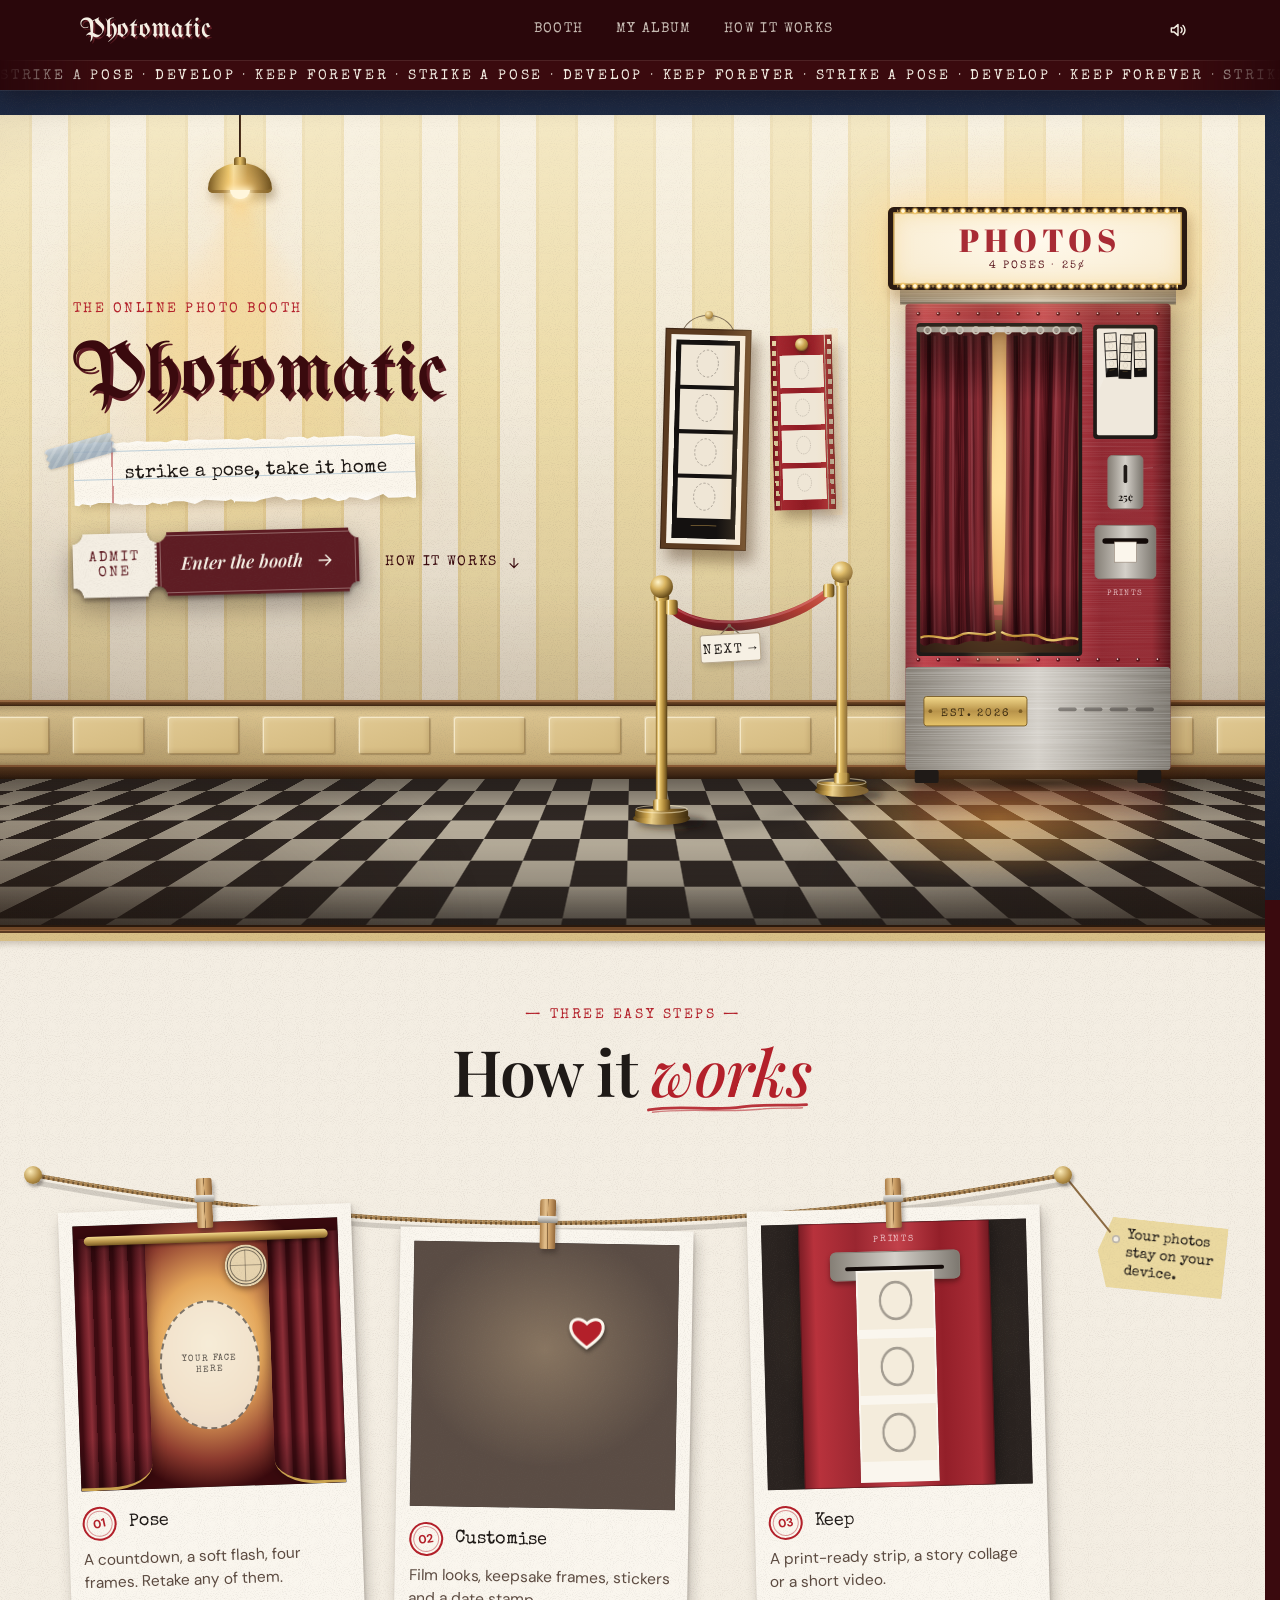
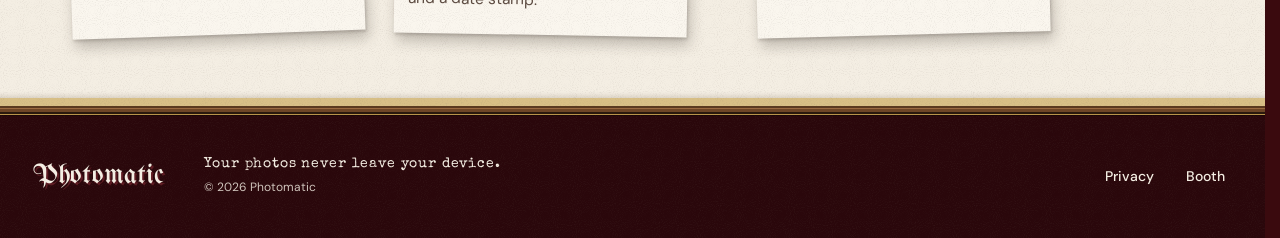
==== index.html @ eb1d86de "fix: also push body::after vignette below header on home screen Both fixed overlay layers (::before " ====
﻿﻿﻿﻿<!doctype html>
<html lang="en">
<head>
  <meta charset="utf-8">
  <meta name="viewport" content="width=device-width, initial-scale=1, viewport-fit=cover">
  <title>Photomatic · the online photo booth</title>
  <meta name="description" content="A little photo booth in your browser. Take four photos, pick a frame and a film look, and keep the strip. Nothing leaves your device.">
  <meta name="theme-color" content="#2A070B">
  <meta name="color-scheme" content="light">

  <!-- absolute URLs: the site's address lives in one place, SITE_URL in tools/set-site-url.py -->
  <link rel="canonical" href="https://photomatic.vercel.app/" data-site>
  <meta property="og:type" content="website">
  <meta property="og:site_name" content="Photomatic">
  <meta property="og:url" content="https://photomatic.vercel.app/" data-site>
  <meta property="og:title" content="Photomatic · the online photo booth">
  <meta property="og:description" content="Take four photos, pick a frame and a film look, and keep the strip. A little photo booth that lives in your browser.">
  <meta property="og:image" content="https://photomatic.vercel.app/assets/og-image.png" data-site>
  <meta property="og:image:width" content="1200">
  <meta property="og:image:height" content="630">
  <meta property="og:image:alt" content="The Photomatic wordmark beside a red vintage photo booth on a striped wall">
  <meta name="twitter:card" content="summary_large_image">
  <meta name="twitter:title" content="Photomatic · the online photo booth">
  <meta name="twitter:description" content="Take four photos, pick a frame and a film look, and keep the strip.">
  <meta name="twitter:image" content="https://photomatic.vercel.app/assets/og-image.png" data-site>

  <link rel="icon" href="assets/favicon.svg" type="image/svg+xml">
  <link rel="icon" href="assets/favicon-32.png" sizes="32x32" type="image/png">
  <link rel="apple-touch-icon" href="assets/apple-touch-icon.png">
  <link rel="manifest" href="manifest.json">
  <meta name="apple-mobile-web-app-title" content="Photomatic">

  <link rel="preload" href="assets/fonts/playfair-display-italic.woff2" as="font" type="font/woff2" crossorigin>
  <link rel="preload" href="assets/fonts/special-elite-normal.woff2" as="font" type="font/woff2" crossorigin>
  <!-- Cache-busting: one version for the whole build, bumped on every deploy, so a returning visitor
       cannot mix old and new scripts. Every module is imported by a relative path, which resolves to
       the "/js/*.js" keys below and picks up the version from here. Two references do NOT come
       through this map and have to carry the same version by hand:
         - the import() in the bootstrap script below, whose specifier already has a query and so
           never matches the "/js/main.js" key;
         - the encode worker, which textures.js builds from its own import.meta.url (so bumping
           /js/encode-worker.js here does nothing; bump textures.js to re-fetch the worker).
       The stylesheet below carries it too. Keep all of them on the same string. -->
  <script type="importmap">{"imports":{"/js/album.js":"/js/album.js?v=2026-11-01d","/js/adjuster.js":"/js/adjuster.js?v=2026-11-01d","/js/crop.js":"/js/crop.js?v=2026-11-01d","/js/booth.js":"/js/booth.js?v=2026-11-01d","/js/camera.js":"/js/camera.js?v=2026-11-01d","/js/editor.js":"/js/editor.js?v=2026-11-01d","/js/encode-worker.js":"/js/encode-worker.js?v=2026-11-01d","/js/export.js":"/js/export.js?v=2026-11-01d","/js/filters.js":"/js/filters.js?v=2026-11-01d","/js/frames.js":"/js/frames.js?v=2026-11-01d","/js/hero.js":"/js/hero.js?v=2026-11-01d","/js/icons.js":"/js/icons.js?v=2026-11-01d","/js/layouts.js":"/js/layouts.js?v=2026-11-01d","/js/menu-preview.js":"/js/menu-preview.js?v=2026-11-01d","/js/main.js":"/js/main.js?v=2026-11-01d","/js/patterns.js":"/js/patterns.js?v=2026-11-01d","/js/placeholders.js":"/js/placeholders.js?v=2026-11-01d","/js/ransom.js":"/js/ransom.js?v=2026-11-01d","/js/render.js":"/js/render.js?v=2026-11-01d","/js/reveal.js":"/js/reveal.js?v=2026-11-01d","/js/sound.js":"/js/sound.js?v=2026-11-01d","/js/state.js":"/js/state.js?v=2026-11-01d","/js/stickers.js":"/js/stickers.js?v=2026-11-01d","/js/story.js":"/js/story.js?v=2026-11-01d","/js/textures.js":"/js/textures.js?v=2026-11-01d","/js/transitions.js":"/js/transitions.js?v=2026-11-01d","/js/ui.js":"/js/ui.js?v=2026-11-01d","/js/utils.js":"/js/utils.js?v=2026-11-01d"}}</script>
  <link rel="stylesheet" href="style.css?v=2026-11-01d">
  <!-- the page is complete without script; the app starts once the fonts have painted (or at the first touch or key) -->
  <script>
    (function () {
      var started = false;
      var start = function () { if (!started) { started = true; import('./js/main.js?v=2026-11-01d'); } };
      var afterPaint = function () { requestAnimationFrame(function () { requestAnimationFrame(start); }); };
      var fonts = document.fonts && document.fonts.ready ? document.fonts.ready : Promise.resolve();
      addEventListener('load', function () { fonts.then(afterPaint, afterPaint); }, { once: true });
      ['pointerdown', 'keydown', 'touchstart'].forEach(function (t) { addEventListener(t, start, { once: true, capture: true, passive: true }); });
      setTimeout(start, 4000);
    })();
  </script>
</head>
<body data-screen="home">
  <a class="skip-link" href="#main">Skip to content</a>

  <!-- ============ Top bar ============ -->
  <header class="topbar">
    <div class="topbar-inner">
      <a class="wordmark-link" href="#" data-nav="home" aria-label="Photomatic, home"><span class="wordmark wordmark-sm">Photomatic</span></a>
      <nav class="nav" aria-label="Main">
        <a href="#" data-nav="booth">Booth</a>
        <a href="#" data-nav="album">My Album</a>
        <a href="#how" data-nav="how">How it works</a>
      </nav>
      <div class="topbar-tools">
        <button type="button" class="icon-btn icon-btn-light sound-toggle" id="sound-toggle" aria-pressed="true" aria-label="Sound effects on" title="Sound effects"><span class="i"><svg class="icon" width="20" height="20" viewBox="0 0 24 24" fill="none" stroke="currentColor" stroke-width="1.75" stroke-linecap="round" stroke-linejoin="round" aria-hidden="true" focusable="false"><path d="M4 9.5h3.5L12 5.5v13L7.5 14.5H4z"/><path d="M15.5 9a4 4 0 0 1 0 6M18 6.5a7.5 7.5 0 0 1 0 11"/></svg></span></button>
        <button type="button" class="icon-btn menu-toggle" id="menu-toggle" aria-expanded="false" aria-controls="menu-sheet" aria-label="Menu"><span class="i"><svg class="icon" width="22" height="22" viewBox="0 0 24 24" fill="none" stroke="currentColor" stroke-width="1.75" stroke-linecap="round" stroke-linejoin="round" aria-hidden="true" focusable="false"><path d="M4 7h16M4 12h16M4 17h16"/></svg></span></button>
      </div>
    </div>
    <div class="marquee" aria-hidden="true">
      <div class="marquee-track">
        <span>Strike a pose · Develop · Keep forever ·&nbsp;</span><span>Strike a pose · Develop · Keep forever ·&nbsp;</span><span>Strike a pose · Develop · Keep forever ·&nbsp;</span><span>Strike a pose · Develop · Keep forever ·&nbsp;</span>
        <span>Strike a pose · Develop · Keep forever ·&nbsp;</span><span>Strike a pose · Develop · Keep forever ·&nbsp;</span><span>Strike a pose · Develop · Keep forever ·&nbsp;</span><span>Strike a pose · Develop · Keep forever ·&nbsp;</span>
      </div>
    </div>
  </header>

  <div class="menu-sheet" id="menu-sheet">
    <nav aria-label="Menu">
      <a href="#" data-nav="booth">Booth</a>
      <a href="#" data-nav="album">My Album</a>
      <a href="#how" data-nav="how">How it works</a>
    </nav>
  </div>

  <main id="main">

    <!-- ============ HOME: the arcade corner ============ -->
    <section id="screen-home" class="screen" aria-labelledby="hero-title">
      <div class="hero" id="hero">
        <div class="scene" aria-hidden="true">
          <div class="wall"></div>
          <div class="dado"></div>
          <div class="skirting"></div>
          <div class="floor"><div class="floor-tiles"></div></div>
          <div class="scene-vignette"></div>
        </div>
        <div class="wainscot" aria-hidden="true"><span></span><span></span><span></span><span></span><span></span><span></span><span></span><span></span><span></span><span></span><span></span><span></span><span></span><span></span><span></span><span></span><span></span><span></span><span></span><span></span><span></span><span></span><span></span><span></span><span></span><span></span><span></span><span></span><span></span><span></span><span></span><span></span><span></span><span></span><span></span><span></span></div>
        <div class="pendant" aria-hidden="true">
          <span class="pendant-cone"></span><span class="pendant-cord"></span><span class="pendant-shade"></span><span class="pendant-bulb"></span>
        </div>

        <div class="hero-copy">
          <p class="kicker">The online photo booth</p>
          <h1 class="wordmark wordmark-hero" id="hero-title" tabindex="-1" data-focus>Photomatic</h1>
          <div class="torn-note">
            <span class="washi washi-blue" aria-hidden="true"></span>
            <p class="typed">strike a pose, take it home</p>
          </div>
          <div class="hero-actions">
            <button type="button" class="ticket" id="hero-cta">
              <span class="ticket-stub" aria-hidden="true">Admit<br>one</span>
              <span class="ticket-main">Enter the booth <span class="i"><svg class="icon" width="20" height="20" viewBox="0 0 24 24" fill="none" stroke="currentColor" stroke-width="1.75" stroke-linecap="round" stroke-linejoin="round" aria-hidden="true" focusable="false"><path d="M5 12h14M13 6l6 6-6 6"/></svg></span></span>
            </button>
            <a class="hero-link" href="#how" data-nav="how">How it works <span class="i"><svg class="icon" width="16" height="16" viewBox="0 0 24 24" fill="none" stroke="currentColor" stroke-width="1.75" stroke-linecap="round" stroke-linejoin="round" aria-hidden="true" focusable="false"><path d="M12 5v14M6 13l6 6 6-6"/></svg></span></a>
          </div>
        </div>

        <div class="hero-art">
          <!-- a small gallery: two pieces on one hanging line, upper left of the booth -->
          <div class="gallery" aria-hidden="true">
            <div class="wall-frame">
              <span class="frame-wire"></span><span class="nail"></span>
              <div class="frame-box"><canvas id="wall-strip" width="180" height="560"></canvas></div>
            </div>
            <div class="film-wall">
              <div class="film-wrap"><div class="film-strip" id="hero-film"><canvas width="320" height="240"></canvas><canvas width="320" height="240"></canvas><canvas width="320" height="240"></canvas><canvas width="320" height="240"></canvas></div></div>
              <span class="thumbtack"></span>
            </div>
          </div>
          <span class="light-pool" aria-hidden="true"></span><span class="light-warm" aria-hidden="true"></span>
          <div class="booth-stand">
            <span class="sign-glow" aria-hidden="true"></span>
            <span class="booth-reflection" aria-hidden="true"></span>
            <span class="booth-shadow" aria-hidden="true"></span>
            <div class="booth-wrap" id="booth-wrap">
              <div class="booth-sign" aria-hidden="true">
                <span class="bulbs bulbs-top"></span><span class="bulbs bulbs-bottom"></span>
                <span class="sign-word">Photos</span>
                <span class="sign-sub">4 poses · 25¢</span>
              </div>
              <button type="button" class="hero-booth" id="hero-booth" aria-hidden="true" tabindex="-1">
                <svg class="booth-art" viewBox="0 0 300 540" role="img" aria-labelledby="booth-art-title">
  <title id="booth-art-title">A red photo booth with its velvet curtain slightly parted</title>
  <defs>
    <linearGradient id="metal" x1="0" x2="1"><stop offset="0" stop-color="#7A1C24"></stop><stop offset=".07" stop-color="#B8323C"></stop><stop offset=".3" stop-color="#9A2630"></stop><stop offset=".52" stop-color="#C2414A"></stop><stop offset=".74" stop-color="#931F29"></stop><stop offset=".93" stop-color="#A92C36"></stop><stop offset="1" stop-color="#6E1820"></stop></linearGradient>
    <linearGradient id="metalDark" x1="0" x2="1"><stop offset="0" stop-color="#857F76"></stop><stop offset=".5" stop-color="#D4D0C9"></stop><stop offset="1" stop-color="#7C776F"></stop></linearGradient>
    <linearGradient id="brass" x1="0" y1="0" x2="0" y2="1"><stop offset="0" stop-color="#F3D98B"></stop><stop offset=".5" stop-color="#B8934A"></stop><stop offset="1" stop-color="#E7C46A"></stop></linearGradient>
    <linearGradient id="velvet" x1="0" x2="16" gradientUnits="userSpaceOnUse" spreadMethod="reflect"><stop offset="0" stop-color="#3E0B11"></stop><stop offset=".45" stop-color="#6E1E27"></stop><stop offset=".7" stop-color="#8C2E37"></stop><stop offset="1" stop-color="#5A1820"></stop></linearGradient>
    <linearGradient id="velvetShade" x1="0" y1="0" x2="0" y2="1"><stop offset="0" stop-color="#000" stop-opacity=".45"></stop><stop offset=".22" stop-color="#000" stop-opacity="0"></stop><stop offset=".8" stop-color="#000" stop-opacity=".05"></stop><stop offset="1" stop-color="#000" stop-opacity=".35"></stop></linearGradient>
    <radialGradient id="interior" cx=".5" cy=".5" r=".7"><stop offset="0" stop-color="#FFE3A3"></stop><stop offset=".45" stop-color="#E3A55A"></stop><stop offset="1" stop-color="#3A2418"></stop></radialGradient>
    <linearGradient id="gold" x1="0" y1="0" x2="0" y2="1"><stop offset="0" stop-color="#F3D98B"></stop><stop offset=".5" stop-color="#B8862E"></stop><stop offset="1" stop-color="#E7C46A"></stop></linearGradient>
    <linearGradient id="bodyLight" x1="0" x2="1"><stop offset="0" stop-color="#fff" stop-opacity=".1"></stop><stop offset=".4" stop-color="#fff" stop-opacity="0"></stop><stop offset="1" stop-color="#000" stop-opacity=".18"></stop></linearGradient>
    <!-- surface texture as noise filters (crisp at any density, no images to load) -->
    <filter id="brushed" x="0" y="0" width="100%" height="100%" color-interpolation-filters="sRGB">
      <feTurbulence type="fractalNoise" baseFrequency="0.004 0.9" numOctaves="2" seed="5"></feTurbulence>
      <feColorMatrix values="0 0 0 0 1  0 0 0 0 1  0 0 0 0 1  .9 0 0 0 -.36"></feColorMatrix>
      <feComposite in2="SourceGraphic" operator="in"></feComposite>
    </filter>
    <filter id="velvetPile" x="0" y="0" width="100%" height="100%" color-interpolation-filters="sRGB">
      <feTurbulence type="fractalNoise" baseFrequency="0.7 0.012" numOctaves="2" seed="9"></feTurbulence>
      <feColorMatrix values="0 0 0 0 .62  0 0 0 0 .2  0 0 0 0 .24  2.4 0 0 0 -1.1"></feColorMatrix>
      <feComposite in2="SourceGraphic" operator="in"></feComposite>
    </filter>
    <linearGradient id="gapGlow" x1="0" y1="0" x2="0" y2="1"><stop offset="0" stop-color="#FFE9B8" stop-opacity=".2"></stop><stop offset=".35" stop-color="#FFE3A3" stop-opacity=".75"></stop><stop offset=".8" stop-color="#FFD58A" stop-opacity=".65"></stop><stop offset="1" stop-color="#FFD58A" stop-opacity="0"></stop></linearGradient>
    <filter id="glowBlur" x="-200%" y="-10%" width="500%" height="120%"><feGaussianBlur stdDeviation="5"></feGaussianBlur></filter>
    <clipPath id="slotOut"><rect x="200" y="277" width="100" height="130"></rect></clipPath>
    <clipPath id="opening"><rect x="22" y="42" width="172" height="354" rx="2"></rect></clipPath>
  </defs>

  <!-- cornice -->
  <rect x="0" y="0" width="300" height="17" rx="3" fill="url(#metalDark)"></rect>
  <rect x="0" y="0" width="300" height="17" rx="3" fill="#000" filter="url(#brushed)" opacity=".7"></rect>
  <rect x="0" y="15" width="300" height="3" fill="#4C463F" opacity=".6"></rect>

  <!-- red enamel body, lit from the top left -->
  <rect x="6" y="17" width="288" height="507" rx="4" fill="url(#metal)"></rect>
  <rect x="6" y="17" width="288" height="507" rx="4" fill="#000" filter="url(#brushed)" opacity=".3"></rect>
  <rect x="6" y="17" width="288" height="507" rx="4" fill="url(#bodyLight)"></rect>
  <circle cx="20.0" cy="28" r="2.2" fill="#5A1218"></circle><circle cx="19.4" cy="27.4" r=".9" fill="#F4D7D9"></circle><circle cx="41.7" cy="28" r="2.2" fill="#5A1218"></circle><circle cx="41.1" cy="27.4" r=".9" fill="#F4D7D9"></circle><circle cx="63.4" cy="28" r="2.2" fill="#5A1218"></circle><circle cx="62.8" cy="27.4" r=".9" fill="#F4D7D9"></circle><circle cx="85.1" cy="28" r="2.2" fill="#5A1218"></circle><circle cx="84.5" cy="27.4" r=".9" fill="#F4D7D9"></circle><circle cx="106.8" cy="28" r="2.2" fill="#5A1218"></circle><circle cx="106.2" cy="27.4" r=".9" fill="#F4D7D9"></circle><circle cx="128.5" cy="28" r="2.2" fill="#5A1218"></circle><circle cx="127.9" cy="27.4" r=".9" fill="#F4D7D9"></circle><circle cx="150.2" cy="28" r="2.2" fill="#5A1218"></circle><circle cx="149.6" cy="27.4" r=".9" fill="#F4D7D9"></circle><circle cx="171.9" cy="28" r="2.2" fill="#5A1218"></circle><circle cx="171.3" cy="27.4" r=".9" fill="#F4D7D9"></circle><circle cx="193.6" cy="28" r="2.2" fill="#5A1218"></circle><circle cx="193.0" cy="27.4" r=".9" fill="#F4D7D9"></circle><circle cx="215.3" cy="28" r="2.2" fill="#5A1218"></circle><circle cx="214.7" cy="27.4" r=".9" fill="#F4D7D9"></circle><circle cx="237.0" cy="28" r="2.2" fill="#5A1218"></circle><circle cx="236.4" cy="27.4" r=".9" fill="#F4D7D9"></circle><circle cx="258.7" cy="28" r="2.2" fill="#5A1218"></circle><circle cx="258.1" cy="27.4" r=".9" fill="#F4D7D9"></circle><circle cx="280.4" cy="28" r="2.2" fill="#5A1218"></circle><circle cx="279.8" cy="27.4" r=".9" fill="#F4D7D9"></circle><circle cx="20.0" cy="404" r="2.2" fill="#5A1218"></circle><circle cx="19.4" cy="403.4" r=".9" fill="#F4D7D9"></circle><circle cx="41.7" cy="404" r="2.2" fill="#5A1218"></circle><circle cx="41.1" cy="403.4" r=".9" fill="#F4D7D9"></circle><circle cx="63.4" cy="404" r="2.2" fill="#5A1218"></circle><circle cx="62.8" cy="403.4" r=".9" fill="#F4D7D9"></circle><circle cx="85.1" cy="404" r="2.2" fill="#5A1218"></circle><circle cx="84.5" cy="403.4" r=".9" fill="#F4D7D9"></circle><circle cx="106.8" cy="404" r="2.2" fill="#5A1218"></circle><circle cx="106.2" cy="403.4" r=".9" fill="#F4D7D9"></circle><circle cx="128.5" cy="404" r="2.2" fill="#5A1218"></circle><circle cx="127.9" cy="403.4" r=".9" fill="#F4D7D9"></circle><circle cx="150.2" cy="404" r="2.2" fill="#5A1218"></circle><circle cx="149.6" cy="403.4" r=".9" fill="#F4D7D9"></circle><circle cx="171.9" cy="404" r="2.2" fill="#5A1218"></circle><circle cx="171.3" cy="403.4" r=".9" fill="#F4D7D9"></circle><circle cx="193.6" cy="404" r="2.2" fill="#5A1218"></circle><circle cx="193.0" cy="403.4" r=".9" fill="#F4D7D9"></circle><circle cx="215.3" cy="404" r="2.2" fill="#5A1218"></circle><circle cx="214.7" cy="403.4" r=".9" fill="#F4D7D9"></circle><circle cx="237.0" cy="404" r="2.2" fill="#5A1218"></circle><circle cx="236.4" cy="403.4" r=".9" fill="#F4D7D9"></circle><circle cx="258.7" cy="404" r="2.2" fill="#5A1218"></circle><circle cx="258.1" cy="403.4" r=".9" fill="#F4D7D9"></circle><circle cx="280.4" cy="404" r="2.2" fill="#5A1218"></circle><circle cx="279.8" cy="403.4" r=".9" fill="#F4D7D9"></circle>
  <g stroke-linecap="round"><path d="M177.9 201.4 l12.5 1.3" stroke="#2A0A0E" stroke-opacity="0.17" stroke-width="0.8"></path><path d="M184.4 351.6 l8.6 -1.3" stroke="#fff" stroke-opacity="0.20" stroke-width="0.8"></path><path d="M66.4 220.3 l10.8 0.7" stroke="#2A0A0E" stroke-opacity="0.17" stroke-width="1.3"></path><path d="M26.1 253.2 l4.3 -0.6" stroke="#2A0A0E" stroke-opacity="0.13" stroke-width="1.3"></path><path d="M158.4 49.8 l5.6 1.2" stroke="#2A0A0E" stroke-opacity="0.21" stroke-width="0.8"></path><path d="M136.2 53.5 l4.5 0.2" stroke="#fff" stroke-opacity="0.13" stroke-width="1.1"></path><path d="M69.8 149.3 l11.1 2.4" stroke="#fff" stroke-opacity="0.13" stroke-width="0.8"></path><path d="M92.9 66.9 l10.5 1.1" stroke="#fff" stroke-opacity="0.23" stroke-width="0.6"></path><path d="M272.5 195.2 l13.1 -2.9" stroke="#2A0A0E" stroke-opacity="0.10" stroke-width="0.9"></path><path d="M145.0 260.3 l12.6 -3.3" stroke="#fff" stroke-opacity="0.23" stroke-width="0.8"></path><path d="M207.0 104.7 l9.0 1.8" stroke="#2A0A0E" stroke-opacity="0.24" stroke-width="1.1"></path><path d="M264.8 196.2 l9.7 -1.0" stroke="#fff" stroke-opacity="0.15" stroke-width="1.2"></path></g>

  <!-- the opening, warm light behind the parted curtain -->
  <rect x="18" y="38" width="180" height="362" rx="4" fill="#1F1A17"></rect>
  <rect x="22" y="42" width="172" height="354" rx="2" fill="url(#interior)"></rect>
  <g clip-path="url(#opening)">
    <rect x="22" y="340" width="172" height="56" fill="#2A1A12" opacity=".7"></rect>
    <ellipse cx="108" cy="354" rx="34" ry="7" fill="#7A2630"></ellipse>
    <ellipse cx="108" cy="350" rx="32" ry="6" fill="#A63A44"></ellipse>
    <!-- someone's in the booth: the flash fires behind the curtain... -->
    <rect class="flash-back" x="22" y="42" width="172" height="354" fill="#FFFDF6" opacity="0"></rect>
  </g>
  <ellipse cx="108" cy="402" rx="34" ry="5" fill="#FFD58A" opacity=".35" filter="url(#glowBlur)"></ellipse>

  <!-- side panel: sample strips, the coin slot, the strip slot -->
  <rect x="210" y="40" width="70" height="124" rx="4" fill="#1F1A17"></rect>
  <rect x="214" y="44" width="62" height="116" rx="2" fill="#EFE8DC"></rect>
  <g transform="rotate(-2.86 229.53 72.53)"><rect x="222.90" y="48.96" width="13.75" height="48.14" fill="#000" opacity=".22"></rect><rect x="222.65" y="48.46" width="13.75" height="48.14" fill="#141110"></rect><rect x="223.75" y="49.56" width="11.55" height="8.67" fill="#EFE6D6"></rect><ellipse cx="229.53" cy="53.54" rx="2.31" ry="2.95" fill="none" stroke="#1F1A17" stroke-opacity=".4" stroke-width=".35" stroke-dasharray=".9 .6"></ellipse><rect x="223.75" y="59.10" width="11.55" height="8.67" fill="#EFE6D6"></rect><ellipse cx="229.53" cy="63.09" rx="2.31" ry="2.95" fill="none" stroke="#1F1A17" stroke-opacity=".4" stroke-width=".35" stroke-dasharray=".9 .6"></ellipse><rect x="223.75" y="68.65" width="11.55" height="8.67" fill="#EFE6D6"></rect><ellipse cx="229.53" cy="72.63" rx="2.31" ry="2.95" fill="none" stroke="#1F1A17" stroke-opacity=".4" stroke-width=".35" stroke-dasharray=".9 .6"></ellipse><rect x="223.75" y="78.19" width="11.55" height="8.67" fill="#EFE6D6"></rect><ellipse cx="229.53" cy="82.18" rx="2.31" ry="2.95" fill="none" stroke="#1F1A17" stroke-opacity=".4" stroke-width=".35" stroke-dasharray=".9 .6"></ellipse><rect x="226.78" y="88.94" width="5.50" height=".35" fill="#B8934A"></rect></g><g transform="rotate(2.01 245.25 74.49)"><rect x="238.62" y="50.92" width="13.75" height="48.14" fill="#000" opacity=".22"></rect><rect x="238.37" y="50.42" width="13.75" height="48.14" fill="#141110"></rect><rect x="239.47" y="51.52" width="11.55" height="8.67" fill="#EFE6D6"></rect><ellipse cx="245.25" cy="55.51" rx="2.31" ry="2.95" fill="none" stroke="#1F1A17" stroke-opacity=".4" stroke-width=".35" stroke-dasharray=".9 .6"></ellipse><rect x="239.47" y="61.07" width="11.55" height="8.67" fill="#EFE6D6"></rect><ellipse cx="245.25" cy="65.05" rx="2.31" ry="2.95" fill="none" stroke="#1F1A17" stroke-opacity=".4" stroke-width=".35" stroke-dasharray=".9 .6"></ellipse><rect x="239.47" y="70.61" width="11.55" height="8.67" fill="#EFE6D6"></rect><ellipse cx="245.25" cy="74.60" rx="2.31" ry="2.95" fill="none" stroke="#1F1A17" stroke-opacity=".4" stroke-width=".35" stroke-dasharray=".9 .6"></ellipse><rect x="239.47" y="80.16" width="11.55" height="8.67" fill="#EFE6D6"></rect><ellipse cx="245.25" cy="84.14" rx="2.31" ry="2.95" fill="none" stroke="#1F1A17" stroke-opacity=".4" stroke-width=".35" stroke-dasharray=".9 .6"></ellipse><rect x="242.49" y="90.90" width="5.50" height=".35" fill="#B8934A"></rect></g><g transform="rotate(-1.15 260.96 72.53)"><rect x="254.34" y="48.96" width="13.75" height="48.14" fill="#000" opacity=".22"></rect><rect x="254.09" y="48.46" width="13.75" height="48.14" fill="#141110"></rect><rect x="255.19" y="49.56" width="11.55" height="8.67" fill="#EFE6D6"></rect><ellipse cx="260.96" cy="53.54" rx="2.31" ry="2.95" fill="none" stroke="#1F1A17" stroke-opacity=".4" stroke-width=".35" stroke-dasharray=".9 .6"></ellipse><rect x="255.19" y="59.10" width="11.55" height="8.67" fill="#EFE6D6"></rect><ellipse cx="260.96" cy="63.09" rx="2.31" ry="2.95" fill="none" stroke="#1F1A17" stroke-opacity=".4" stroke-width=".35" stroke-dasharray=".9 .6"></ellipse><rect x="255.19" y="68.65" width="11.55" height="8.67" fill="#EFE6D6"></rect><ellipse cx="260.96" cy="72.63" rx="2.31" ry="2.95" fill="none" stroke="#1F1A17" stroke-opacity=".4" stroke-width=".35" stroke-dasharray=".9 .6"></ellipse><rect x="255.19" y="78.19" width="11.55" height="8.67" fill="#EFE6D6"></rect><ellipse cx="260.96" cy="82.18" rx="2.31" ry="2.95" fill="none" stroke="#1F1A17" stroke-opacity=".4" stroke-width=".35" stroke-dasharray=".9 .6"></ellipse><rect x="258.21" y="88.94" width="5.50" height=".35" fill="#B8934A"></rect></g>
  <path d="M214 44 L246 44 L216 112Z" fill="#fff" opacity=".14"></path>

  <rect x="226" y="182" width="38" height="58" rx="5" fill="url(#metalDark)" stroke="#857F76"></rect>
  <rect x="243" y="192" width="4" height="20" rx="2" fill="#1F1A17"></rect>
  <text x="245" y="232" text-anchor="middle" font-family="&quot;Playfair Display&quot;, Georgia, serif" class="lbl-coin" font-weight="700" font-size="11" fill="#1F1A17">25¢</text>

  <rect x="212" y="258" width="66" height="58" rx="5" fill="url(#metalDark)" stroke="#857F76"></rect>
  <rect x="220" y="272" width="50" height="6" rx="3" fill="#120A08"></rect>
  <rect x="233" y="276" width="24" height="22" fill="#FBF6EC" stroke="#8B7B6D" stroke-width=".6"></rect>
  <text x="245" y="334" text-anchor="middle" font-family="&quot;Special Elite&quot;, &quot;Courier New&quot;, monospace" class="lbl-prints" font-size="8.5" letter-spacing="1.5" fill="#F4D7D9" opacity=".8">PRINTS</text>
  <!-- the little strip that drops out of the slot after a session -->
  <g clip-path="url(#slotOut)"><g class="mini-strip">
    <rect x="233" y="277" width="24" height="80" fill="#FBF6EC" stroke="#B8A88E" stroke-width=".5"></rect>
    <rect x="235.5" y="279.5" width="19" height="16" fill="#E9E1D2"></rect><ellipse cx="245" cy="287.5" rx="4.5" ry="5.5" fill="none" stroke="#8B7B6D" stroke-width=".5" stroke-dasharray="1 1"></ellipse><rect x="235.5" y="298" width="19" height="16" fill="#E9E1D2"></rect><ellipse cx="245" cy="306" rx="4.5" ry="5.5" fill="none" stroke="#8B7B6D" stroke-width=".5" stroke-dasharray="1 1"></ellipse><rect x="235.5" y="316.5" width="19" height="16" fill="#E9E1D2"></rect><ellipse cx="245" cy="324.5" rx="4.5" ry="5.5" fill="none" stroke="#8B7B6D" stroke-width=".5" stroke-dasharray="1 1"></ellipse><rect x="235.5" y="335" width="19" height="16" fill="#E9E1D2"></rect><ellipse cx="245" cy="343" rx="4.5" ry="5.5" fill="none" stroke="#8B7B6D" stroke-width=".5" stroke-dasharray="1 1"></ellipse>
    <rect x="240" y="353" width="10" height="1" fill="#8B7B6D" opacity=".6"></rect>
  </g></g>

  <!-- kick plate and its brass plaque -->
  <rect x="6" y="412" width="288" height="112" rx="4" fill="url(#metalDark)"></rect>
  <rect x="6" y="412" width="288" height="112" rx="4" fill="#000" filter="url(#brushed)" opacity=".6"></rect>
  <rect x="172" y="456" width="20" height="4" rx="2" fill="#1F1A17" opacity=".4"></rect><rect x="200" y="456" width="20" height="4" rx="2" fill="#1F1A17" opacity=".4"></rect><rect x="228" y="456" width="20" height="4" rx="2" fill="#1F1A17" opacity=".4"></rect><rect x="256" y="456" width="20" height="4" rx="2" fill="#1F1A17" opacity=".4"></rect>
  <rect x="26" y="444" width="112" height="32" rx="3" fill="url(#brass)" stroke="#7A5C24"></rect>
  <circle cx="33" cy="460" r="2" fill="#7A5C24"></circle><circle cx="131" cy="460" r="2" fill="#7A5C24"></circle>
  <text x="82" y="465" text-anchor="middle" font-family="&quot;Special Elite&quot;, &quot;Courier New&quot;, monospace" class="lbl-est" font-size="12" letter-spacing="2" fill="#3A2A10">EST. 2026</text>
  <rect x="16" y="524" width="26" height="14" rx="2" fill="#1F1A17"></rect><rect x="258" y="524" width="26" height="14" rx="2" fill="#1F1A17"></rect>
</svg>
                <svg class="booth-curtains" viewBox="0 0 300 540" aria-hidden="true" focusable="false">
  <!-- the curtains live on their own layer, so parting them never repaints the booth -->
  <g clip-path="url(#opening)">
    <g class="curtain-part curtain-part-l"><g>
      <path d="M22 48 H100 C102 140 96 250 104 382 C92 388 80 380 68 386 C56 392 42 382 30 388 C26 390 24 388 22 386Z" fill="url(#velvet)"></path>
      <path d="M22 48 H100 C102 140 96 250 104 382 C92 388 80 380 68 386 C56 392 42 382 30 388 C26 390 24 388 22 386Z" fill="#000" filter="url(#velvetPile)" opacity=".45"></path>
      <path d="M31.8 52 C31.8 160 28.8 270 31.8 378" stroke="#140306" stroke-opacity=".5" stroke-width="4.5" fill="none"></path>
      <path d="M37.8 52 C37.8 160 35.8 270 37.8 376" stroke="#E2848C" stroke-opacity=".22" stroke-width="2.2" fill="none"></path><path d="M51.3 52 C52.5 160 49.5 270 53.2 378" stroke="#140306" stroke-opacity=".5" stroke-width="4.5" fill="none"></path>
      <path d="M57.3 52 C58.5 160 56.5 270 59.2 376" stroke="#E2848C" stroke-opacity=".22" stroke-width="2.2" fill="none"></path><path d="M70.8 52 C73.2 160 70.2 270 74.6 378" stroke="#140306" stroke-opacity=".5" stroke-width="4.5" fill="none"></path>
      <path d="M76.8 52 C79.2 160 77.2 270 80.6 376" stroke="#E2848C" stroke-opacity=".22" stroke-width="2.2" fill="none"></path><path d="M90.3 52 C93.8 160 90.8 270 96.0 378" stroke="#140306" stroke-opacity=".5" stroke-width="4.5" fill="none"></path>
      <path d="M96.3 52 C99.8 160 97.8 270 102.0 376" stroke="#E2848C" stroke-opacity=".22" stroke-width="2.2" fill="none"></path>
      <path d="M22 48 H100 C102 140 96 250 104 382 C92 388 80 380 68 386 C56 392 42 382 30 388 C26 390 24 388 22 386Z" fill="url(#velvetShade)"></path>
      <path d="M22 380 C36 374 50 386 64 378 C78 370 90 382 104 374" stroke="url(#gold)" stroke-width="2.6" fill="none"></path>
    </g></g>
    <g class="curtain-part curtain-part-r"><g>
      <path d="M116 48 H194 V386 C188 389 182 391 176 388 C164 382 150 392 138 386 C126 380 118 386 110 382 C118 250 114 140 116 48Z" fill="url(#velvet)"></path>
      <path d="M116 48 H194 V386 C188 389 182 391 176 388 C164 382 150 392 138 386 C126 380 118 386 110 382 C118 250 114 140 116 48Z" fill="#000" filter="url(#velvetPile)" opacity=".45"></path>
      <path d="M125.8 52 C125.8 160 122.8 270 125.8 378" stroke="#140306" stroke-opacity=".5" stroke-width="4.5" fill="none"></path>
      <path d="M131.8 52 C131.8 160 129.8 270 131.8 376" stroke="#E2848C" stroke-opacity=".22" stroke-width="2.2" fill="none"></path><path d="M145.3 52 C144.1 160 141.1 270 143.3 378" stroke="#140306" stroke-opacity=".5" stroke-width="4.5" fill="none"></path>
      <path d="M151.3 52 C150.1 160 148.1 270 149.3 376" stroke="#E2848C" stroke-opacity=".22" stroke-width="2.2" fill="none"></path><path d="M164.8 52 C162.3 160 159.3 270 160.9 378" stroke="#140306" stroke-opacity=".5" stroke-width="4.5" fill="none"></path>
      <path d="M170.8 52 C168.3 160 166.3 270 166.9 376" stroke="#E2848C" stroke-opacity=".22" stroke-width="2.2" fill="none"></path><path d="M184.3 52 C180.7 160 177.7 270 178.5 378" stroke="#140306" stroke-opacity=".5" stroke-width="4.5" fill="none"></path>
      <path d="M190.3 52 C186.7 160 184.7 270 184.5 376" stroke="#E2848C" stroke-opacity=".22" stroke-width="2.2" fill="none"></path>
      <path d="M116 48 H194 V386 C188 389 182 391 176 388 C164 382 150 392 138 386 C126 380 118 386 110 382 C118 250 114 140 116 48Z" fill="url(#velvetShade)"></path>
      <path d="M110 374 C126 384 140 372 154 380 C168 388 182 376 194 382" stroke="url(#gold)" stroke-width="2.6" fill="none"></path>
    </g></g>
    <!-- ...and lights the velvet from inside -->
    <rect class="flash-fabric" x="22" y="42" width="172" height="354" fill="#FFE6DC" opacity="0" style="mix-blend-mode: screen"></rect>
    <!-- warm light spilling through the gap in the curtain -->
    <rect class="gap-glow" x="99" y="52" width="18" height="330" fill="url(#gapGlow)" filter="url(#glowBlur)"></rect>
  </g>
  <rect x="18" y="42" width="180" height="6" rx="3" fill="url(#metalDark)"></rect>
  <g><circle cx="30" cy="46" r="3.6" fill="none" stroke="#C9C4BA" stroke-width="1.8"></circle><circle cx="47.5" cy="46" r="3.6" fill="none" stroke="#C9C4BA" stroke-width="1.8"></circle><circle cx="65" cy="46" r="3.6" fill="none" stroke="#C9C4BA" stroke-width="1.8"></circle><circle cx="82.5" cy="46" r="3.6" fill="none" stroke="#C9C4BA" stroke-width="1.8"></circle><circle cx="100" cy="46" r="3.6" fill="none" stroke="#C9C4BA" stroke-width="1.8"></circle><circle cx="117.5" cy="46" r="3.6" fill="none" stroke="#C9C4BA" stroke-width="1.8"></circle><circle cx="135" cy="46" r="3.6" fill="none" stroke="#C9C4BA" stroke-width="1.8"></circle><circle cx="152.5" cy="46" r="3.6" fill="none" stroke="#C9C4BA" stroke-width="1.8"></circle><circle cx="170" cy="46" r="3.6" fill="none" stroke="#C9C4BA" stroke-width="1.8"></circle><circle cx="187.5" cy="46" r="3.6" fill="none" stroke="#C9C4BA" stroke-width="1.8"></circle></g>
</svg>
              </button>
              <!-- easter egg: the 25¢ slot takes a coin -->
              <button type="button" class="coin-slot" id="hero-coin" aria-label="Insert coin and enter the booth"><span class="coin-tip" aria-hidden="true">insert coin</span><span class="coin" aria-hidden="true"></span></button>
            </div>
          </div>
          <!-- a velvet-rope queue leading to the booth's entrance -->
          <svg class="stanchion" viewBox="0 0 300 320" aria-hidden="true" focusable="false">
            <defs>
              <!-- cylinder: bright strip on the left third, darker edge on the right -->
              <linearGradient id="st-cyl" x1="0" x2="1"><stop offset="0" stop-color="#7A5C24"/><stop offset=".12" stop-color="#D9B460"/><stop offset=".26" stop-color="#FFF3C8"/><stop offset=".36" stop-color="#E7C46A"/><stop offset=".65" stop-color="#B08A3A"/><stop offset=".88" stop-color="#7A5C24"/><stop offset="1" stop-color="#4E3812"/></linearGradient>
              <linearGradient id="st-base" x1="0" x2="1"><stop offset="0" stop-color="#5E4416"/><stop offset=".22" stop-color="#C9A24E"/><stop offset=".32" stop-color="#EBD08A"/><stop offset=".6" stop-color="#8E6C2C"/><stop offset="1" stop-color="#3E2C0E"/></linearGradient>
              <radialGradient id="st-ball" cx=".35" cy=".3" r=".7"><stop offset="0" stop-color="#FFF3C8"/><stop offset=".45" stop-color="#D9B460"/><stop offset="1" stop-color="#6B4F1C"/></radialGradient>
              <!-- the rope: velvet shading top to bottom, and warmer towards the booth's light on the right -->
              <linearGradient id="st-rope" x1="0" y1="0" x2="0" y2="1"><stop offset="0" stop-color="#C43A44"/><stop offset=".5" stop-color="#9E1B22"/><stop offset="1" stop-color="#5E1C23"/></linearGradient>
              <linearGradient id="st-rope-warm" gradientUnits="userSpaceOnUse" x1="70" y1="0" x2="244" y2="0"><stop offset="0" stop-color="#FFB870" stop-opacity="0"/><stop offset=".5" stop-color="#FFB870" stop-opacity="0"/><stop offset="1" stop-color="#FFB870" stop-opacity=".32"/></linearGradient>
              <!-- warm light from the booth's light pool, on the rear post and the floor round it -->
              <linearGradient id="st-warm" x1="0" x2="1"><stop offset="0" stop-color="#FFC27A" stop-opacity="0"/><stop offset=".55" stop-color="#FFC27A" stop-opacity=".1"/><stop offset="1" stop-color="#FFC27A" stop-opacity=".34"/></linearGradient>
              <linearGradient id="st-refl" x1="0" y1="0" x2="0" y2="1"><stop offset="0" stop-color="#E7C46A" stop-opacity=".3"/><stop offset="1" stop-color="#E7C46A" stop-opacity="0"/></linearGradient>
              <filter id="st-soft" x="-50%" y="-200%" width="200%" height="500%"><feGaussianBlur stdDeviation="3"/></filter>
              <filter id="st-softer" x="-20%" y="-300%" width="140%" height="700%"><feGaussianBlur stdDeviation="4.5"/></filter>
              <filter id="st-blur" x="-50%" y="-100%" width="200%" height="300%"><feGaussianBlur stdDeviation="1.6"/></filter>
              <!-- one post, drawn about its base centre (48, 282) -->
              <g id="st-post-art">
                <ellipse cx="48" cy="282" rx="30" ry="7" fill="url(#st-base)"/>
                <rect x="20" y="272" width="56" height="10" rx="4" fill="url(#st-base)"/>
                <ellipse cx="48" cy="272.5" rx="27" ry="4" fill="none" stroke="#FFF1C8" stroke-opacity=".55" stroke-width="1.2"/>
                <rect x="42" y="46" width="12" height="228" rx="3" fill="url(#st-cyl)"/>
                <rect x="39" y="262" width="18" height="12" rx="3" fill="url(#st-cyl)"/>
                <rect x="40" y="46" width="16" height="7" rx="2" fill="url(#st-cyl)"/>
                <circle cx="48" cy="38" r="12" fill="url(#st-ball)"/>
              </g>
            </defs>
            <!-- on the floor: faint brass reflections under the bases, then contact shadows falling down-right -->
            <ellipse cx="105" cy="290" rx="20" ry="3.3" fill="url(#st-refl)" filter="url(#st-blur)"/>
            <ellipse cx="250" cy="267" rx="19" ry="3" fill="url(#st-refl)" filter="url(#st-blur)"/>
            <ellipse cx="113" cy="285" rx="28" ry="5.5" fill="#140C08" opacity=".5" filter="url(#st-soft)"/>
            <ellipse cx="258" cy="263" rx="26" ry="5" fill="#140C08" opacity=".46" filter="url(#st-soft)"/>
            <path class="rope-shadow" d="M120 286 C150 292 210 282 258 264" fill="none" stroke="#140C08" stroke-opacity=".24" stroke-width="6" stroke-linecap="round" filter="url(#st-softer)"/>
            <!-- the rear post by the booth, then the front post (6% larger, a little lower on the floor) -->
            <use href="#st-post-art" class="st-post" transform="translate(250 259.5) scale(.72) translate(-48 -282)"/>
            <g fill="url(#st-warm)" style="mix-blend-mode: screen"><rect x="245.7" y="89.6" width="8.6" height="164" rx="2"/><circle cx="250" cy="83.8" r="8.6"/><ellipse cx="250" cy="259.5" rx="21.6" ry="5"/></g>
            <use href="#st-post-art" class="st-post" transform="translate(105 281.66) scale(.7632) translate(-48 -282)"/>
            <g class="rope">
              <!-- a short velvet rope with a gentle sag, hooked just under the caps; its lowest point stays
                   above the wainscot's cap rail, so the rope and card read against the wallpaper -->
              <path d="M113 109 C140 132 204 125 239 95.5 L239 103.5 C204 133 140 140.5 113 117.5Z" fill="url(#st-rope)"/>
              <path d="M113 109 C140 132 204 125 239 95.5 L239 103.5 C204 133 140 140.5 113 117.5Z" fill="url(#st-rope-warm)"/>
              <path d="M114 111 C140 133 204 126 238 97.5" fill="none" stroke="#F0A0A6" stroke-opacity=".3" stroke-width="1.8" stroke-linecap="round"/>
              <!-- brass snap hooks -->
              <rect x="108" y="106" width="10" height="12" rx="2.5" fill="url(#st-cyl)"/>
              <rect x="235" y="93" width="9" height="11" rx="2.5" fill="url(#st-cyl)"/>
              <!-- the card hangs from the lowest point of the sag, facing out, turned a touch with the rope -->
              <g class="st-card">
                <g transform="rotate(-3 159.5 126.7)">
                  <rect class="card-shadow" x="135.5" y="133.7" width="48" height="22" rx="2" fill="#140C08" opacity=".18" filter="url(#st-soft)"/>
                  <path d="M159.5 126.7 L151.5 134 M159.5 126.7 L167.5 134" stroke="#7A6A55" stroke-width="1" fill="none"/>
                  <circle cx="159.5" cy="126.7" r="1.5" fill="#7A6A55"/>
                  <rect x="135.5" y="133.7" width="48" height="22" rx="2" fill="#F6F0E4" stroke="#B8A88E" stroke-width=".8"/>
                  <text x="159.5" y="148.6" text-anchor="middle" font-family='"Special Elite", "Courier New", monospace' font-size="11" letter-spacing="1.2" fill="#1F1A17">NEXT →</text>
                </g>
              </g>
            </g>
          </svg>
        </div>
      </div>

      <section class="how" id="how" aria-labelledby="how-title">
        <div class="how-page">
          <header class="heading-block">
            <p class="kicker">— Three easy steps —</p>
            <h2 class="title" id="how-title">How it <em>works</em></h2>
          </header>
          <div class="drying-line">
            <svg class="twine" viewBox="0 0 1000 140" preserveAspectRatio="none" aria-hidden="true" focusable="false">
              <path d="M0 24 Q500 120 1000 24" fill="none" stroke="#1F1A17" stroke-opacity=".16" stroke-width="5" vector-effect="non-scaling-stroke" transform="translate(4 8)"/>
              <path d="M0 24 Q500 120 1000 24" fill="none" stroke="#A8814F" stroke-width="4" vector-effect="non-scaling-stroke"/>
              <path d="M0 24 Q500 120 1000 24" fill="none" stroke="#6E5230" stroke-width="4" stroke-dasharray="2 3" vector-effect="non-scaling-stroke"/>
              <path d="M0 23 Q500 119 1000 23" fill="none" stroke="#E6CFA0" stroke-opacity=".6" stroke-width="1" stroke-dasharray="3 2" vector-effect="non-scaling-stroke"/>
            </svg>
            <span class="tack tack-l" aria-hidden="true"></span><span class="tack tack-r" aria-hidden="true"></span>
            <ol class="polaroids">
              <li class="polaroid" style="--tilt:-2deg; --hang:51px" tabindex="0" aria-labelledby="step-1 step-1-desc">
                <span class="clothespin" aria-hidden="true"></span>
                <div class="polaroid-photo" aria-hidden="true">
                  <!-- 01 pose: inside the booth, a film-leader countdown, then a soft flash -->
                  <div class="demo demo-pose">
                    <span class="pose-rod"></span>
                    <span class="pose-curtain pose-curtain-l"></span><span class="pose-curtain pose-curtain-r"></span>
                    <span class="pose-oval"><small>your face here</small></span>
                    <span class="leader"><span class="leader-sweep"></span><b>3</b><b>2</b><b>1</b></span>
                    <span class="pose-flash"></span>
                  </div>
                  <span class="develop-veil"></span>
                </div>
                <h3 class="polaroid-title" id="step-1"><span class="step-num num">01</span> Pose</h3>
                <p id="step-1-desc">A countdown, a soft flash, four frames. Retake any of them.</p>
              </li>
              <li class="polaroid" style="--tilt:1deg; --hang:72px" tabindex="0" aria-labelledby="step-2 step-2-desc">
                <span class="clothespin" aria-hidden="true"></span>
                <div class="polaroid-photo" aria-hidden="true">
                  <!-- 02 customise: a cream strip changes frame (Classic Cream, Train Ticket, Receipt) and a heart sticker lands -->
                  <div class="demo demo-custom">
                    <div class="mini mini-classic"><i></i><i></i><i></i><b class="mini-mark">Photomatic</b></div>
                    <div class="mini mini-ticket"><i></i><i></i><i></i><b class="mini-line">admit one</b></div>
                    <div class="mini mini-receipt"><i></i><i></i><i></i><b class="mini-line">total: priceless</b></div>
                    <span class="drop-sticker"></span>
                  </div>
                  <span class="develop-veil"></span>
                </div>
                <h3 class="polaroid-title" id="step-2"><span class="step-num num">02</span> Customise</h3>
                <p id="step-2-desc">Film looks, keepsake frames, stickers and a date stamp.</p>
              </li>
              <li class="polaroid" style="--tilt:-1.5deg; --hang:51px" tabindex="0" aria-labelledby="step-3 step-3-desc">
                <span class="clothespin" aria-hidden="true"></span>
                <div class="polaroid-photo" aria-hidden="true">
                  <!-- 03 keep: the strip slides out of the booth's PRINTS slot, then it is stamped saved -->
                  <div class="demo demo-keep">
                    <span class="keep-panel"><span class="keep-slot"></span><small>prints</small></span>
                    <div class="keep-window"><div class="mini mini-cream"><i></i><i></i><i></i></div></div>
                    <span class="keep-stamp">saved ✓</span>
                  </div>
                  <span class="develop-veil"></span>
                </div>
                <h3 class="polaroid-title" id="step-3"><span class="step-num num">03</span> Keep</h3>
                <p id="step-3-desc">A print-ready strip, a story collage or a short video.</p>
              </li>
            </ol>
            <p class="tag-note"><span>Your photos stay on your device.</span></p>
          </div>
        </div>
      </section>

      <footer class="site-footer">
        <div class="footer-inner">
          <a class="wordmark-link footer-mark" href="#" data-nav="home" aria-label="Photomatic, home"><span class="wordmark wordmark-sm">Photomatic</span></a>
          <p class="footer-line">Your photos never leave your device.</p>
          <nav class="footer-links" aria-label="Footer"><a href="privacy.html">Privacy</a><a href="#booth" data-nav="booth">Booth</a></nav>
          <p class="footer-copy">© 2026 Photomatic</p>
        </div>
      </footer>
    </section>

    <!-- ============ BOOTH: a navy room behind red velvet ============ -->
    <section id="screen-booth" class="screen" aria-labelledby="booth-title" hidden>
      <div class="room-curtains" aria-hidden="true"><span class="rc rc-l"></span><span class="rc rc-r"></span></div>

      <!-- setup: the menu board -->
      <div class="booth-setup" id="booth-setup">
        <header class="heading-block">
          <p class="kicker">— Step inside —</p>
          <h2 class="title" id="booth-title" tabindex="-1" data-focus>Strike a <em>pose</em></h2>
        </header>
        <form class="menu-board" id="booth-form" novalidate>
          <span class="bulldog-clip" aria-hidden="true"></span>
          <p class="menu-title" aria-hidden="true">Menu</p>
          <div class="menu-settings">
            <div class="menu-row" role="radiogroup" aria-labelledby="lbl-shots">
              <p class="menu-label" id="lbl-shots">Photos</p>
              <div class="ticket-chips">
                <label class="ticket-chip"><input type="radio" name="shots" value="3"><span class="ticket-chip-face"><b>3</b><small>Shots</small></span></label>
                <label class="ticket-chip"><input type="radio" name="shots" value="4" checked><span class="ticket-chip-face"><b>4</b><small>Shots</small></span></label>
              </div>
            </div>
            <div class="menu-row" role="radiogroup" aria-labelledby="lbl-timer">
              <p class="menu-label" id="lbl-timer">Timer</p>
              <div class="ticket-chips">
                <label class="ticket-chip"><input type="radio" name="timer" value="3" checked><span class="ticket-chip-face"><b>3<span>s</span></b><small>Quick</small></span></label>
                <label class="ticket-chip"><input type="radio" name="timer" value="5"><span class="ticket-chip-face"><b>5<span>s</span></b><small>Relaxed</small></span></label>
              </div>
            </div>
            <div class="menu-row" role="radiogroup" aria-labelledby="lbl-layout">
              <p class="menu-label" id="lbl-layout">Layout</p>
              <div>
                <div class="layout-picker menu-layouts" id="booth-layouts"></div>
                <p class="menu-hint" id="booth-layout-hint" aria-live="polite"></p>
              </div>
            </div>
            <div class="menu-row menu-row-options">
              <p class="menu-label">Options</p>
              <div class="opt-list">
                <div class="opt-row" role="radiogroup" aria-labelledby="lbl-prompts" aria-describedby="desc-prompts">
                  <span class="opt-text"><span class="opt-name" id="lbl-prompts">Pose prompts</span><span class="opt-desc" id="desc-prompts">A little prompt before each shot</span></span>
                  <span class="ticket-chips ticket-chips-pair">
                    <label class="ticket-chip"><input type="radio" name="prompts" value="on" checked><span class="ticket-chip-face"><b>On</b></span></label>
                    <label class="ticket-chip"><input type="radio" name="prompts" value="off"><span class="ticket-chip-face"><b>Off</b></span></label>
                  </span>
                </div>
                <div class="opt-row" role="radiogroup" aria-labelledby="lbl-mirror" aria-describedby="desc-mirror">
                  <span class="opt-text"><span class="opt-name" id="lbl-mirror">Mirror photo</span><span class="opt-desc" id="desc-mirror">Keep it as the preview shows</span></span>
                  <span class="ticket-chips ticket-chips-pair">
                    <label class="ticket-chip"><input type="radio" name="mirror" value="on" checked><span class="ticket-chip-face"><b>On</b></span></label>
                    <label class="ticket-chip"><input type="radio" name="mirror" value="off"><span class="ticket-chip-face"><b>Off</b></span></label>
                  </span>
                </div>
              </div>
            </div>
          </div>
          <div class="menu-start">
            <figure class="menu-preview" id="menu-preview" aria-hidden="true">
              <div class="preview-stage">
                <span class="preview-mount"></span>
                <canvas></canvas><canvas></canvas>
                <span class="preview-corners"></span>
                <span class="preview-timer">3s</span>
              </div>
            </figure>
            <p class="menu-summary" id="coin-plate" aria-live="polite">your strip · 4 photos · classic</p>
            <span class="coin-bezel">
              <button type="submit" class="coin-btn" aria-describedby="coin-plate"><span class="coin-dome">Start</span></button>
            </span>
            <button type="button" class="text-link menu-upload" data-action="upload"><span class="i"><svg class="icon" width="16" height="16" viewBox="0 0 24 24" fill="none" stroke="currentColor" stroke-width="1.75" stroke-linecap="round" stroke-linejoin="round" aria-hidden="true" focusable="false"><rect x="4" y="4" width="16" height="16" rx="2"/><circle cx="9" cy="9.5" r="1.5"/><path d="m4.5 17 4.5-4.5 3 3 2.5-2.5 5 5"/></svg></span> Upload photos</button>
          </div>
        </form>
      </div>

      <!-- live camera -->
      <div class="booth-live" id="booth-live" hidden>
        <div class="camera-head">
          <button type="button" class="text-link text-link-light" id="btn-live-back"><span class="i"><svg class="icon" width="16" height="16" viewBox="0 0 24 24" fill="none" stroke="currentColor" stroke-width="1.75" stroke-linecap="round" stroke-linejoin="round" aria-hidden="true" focusable="false"><path d="M19 12H5M11 6l-6 6 6 6"/></svg></span> Menu</button>
        </div>
        <div class="booth-interior" id="booth-interior">
          <div class="camera" id="camera" data-state="loading">
            <video id="video" playsinline muted autoplay aria-label="Camera preview"></video>
            <div class="camera-status"><span class="spinner" aria-hidden="true"></span><p id="camera-status">Warming up the camera…</p></div>
            <p class="pose-line" id="pose-line" aria-live="polite"></p>
            <div class="countdown cam-leader" id="countdown" aria-hidden="true"><span class="leader-sweep" id="countdown-sweep"></span><b id="countdown-num"></b></div>
            <div class="flash" id="flash"></div>
          </div>
          <p class="brass-plate" id="shot-counter" aria-hidden="true">Ready</p>
        </div>
        <!-- camera problems: one card, its words chosen by booth.js (denied, missing, busy, unavailable) -->
        <div class="cam-card" id="cam-error" role="alert" aria-labelledby="cam-error-title" hidden>
          <span class="bulldog-clip" aria-hidden="true"></span>
          <span class="cam-card-icon" aria-hidden="true"><svg width="34" height="34" viewBox="0 0 24 24" fill="none" stroke="currentColor" stroke-width="1.5" stroke-linecap="round" stroke-linejoin="round" focusable="false"><path d="M4 8.5A1.5 1.5 0 0 1 5.5 7h2.2l1.4-2h5.8l1.4 2h2.2A1.5 1.5 0 0 1 20 8.5v9a1.5 1.5 0 0 1-1.5 1.5h-13A1.5 1.5 0 0 1 4 17.5z"/><circle cx="12" cy="13" r="3.5"/><path class="cam-card-slash" d="M3.5 3.5l17 17"/></svg></span>
          <p class="kicker">— Before we start —</p>
          <h3 class="cam-card-title" id="cam-error-title">Camera access <em>needed</em></h3>
          <p class="cam-card-reason" id="cam-error-msg"></p>
          <div class="cam-card-help">
            <p class="cam-card-label" id="cam-error-label">How to allow it</p>
            <ol class="cam-card-steps" id="cam-error-steps" aria-labelledby="cam-error-label"></ol>
          </div>
          <div class="cam-card-actions">
            <button type="button" class="btn btn-primary" id="btn-retry"><span class="i"><svg class="icon" width="18" height="18" viewBox="0 0 24 24" fill="none" stroke="currentColor" stroke-width="1.75" stroke-linecap="round" stroke-linejoin="round" aria-hidden="true" focusable="false"><path d="M4.5 12a7.5 7.5 0 1 0 2.2-5.3L4.5 9"/><path d="M4.5 4.5V9H9"/></svg></span> Try again</button>
            <button type="button" class="text-link" data-action="upload"><span class="i"><svg class="icon" width="16" height="16" viewBox="0 0 24 24" fill="none" stroke="currentColor" stroke-width="1.75" stroke-linecap="round" stroke-linejoin="round" aria-hidden="true" focusable="false"><rect x="4" y="4" width="16" height="16" rx="2"/><circle cx="9" cy="9.5" r="1.5"/><path d="m4.5 17 4.5-4.5 3 3 2.5-2.5 5 5"/></svg></span> Upload photos instead</button>
          </div>
        </div>
        <div class="camera-actions">
          <span class="coin-bezel shutter-bezel">
            <button type="button" class="coin-btn shutter" id="btn-snap" disabled aria-label="Take photos"><span class="coin-dome"><svg width="24" height="24" viewBox="0 0 24 24" fill="none" stroke="currentColor" stroke-width="1.9" stroke-linecap="round" stroke-linejoin="round" aria-hidden="true" focusable="false"><path d="M4 8.5A1.5 1.5 0 0 1 5.5 7h2.2l1.4-2h5.8l1.4 2h2.2A1.5 1.5 0 0 1 20 8.5v9a1.5 1.5 0 0 1-1.5 1.5h-13A1.5 1.5 0 0 1 4 17.5z"/><circle cx="12" cy="13" r="3.5"/></svg></span></button>
          </span>
          <ol class="shot-tray" id="shot-tray" aria-hidden="true"></ol>
          <p class="kbd-hint">Press <kbd>Space</kbd> to shoot · <kbd>Esc</kbd> to go back</p>
        </div>
      </div>

      <!-- review -->
      <div class="booth-review" id="booth-review" hidden>
        <header class="heading-block">
          <p class="kicker">— Contact sheet —</p>
          <h2 class="title" tabindex="-1">Your <em>takes</em></h2>
        </header>
        <p class="review-note" id="review-note" aria-live="polite">Retake any frame, or carry on and make it yours.</p>
        <div class="contact-sheet">
          <ol class="review-grid" id="review-grid" aria-label="Your photos"></ol>
        </div>
        <p class="fave-hint">tap a photo to circle your favourite</p>
        <div class="review-actions">
          <button type="button" class="review-retake-all" id="btn-retake-all"><span class="i"><svg class="icon" width="16" height="16" viewBox="0 0 24 24" fill="none" stroke="currentColor" stroke-width="1.75" stroke-linecap="round" stroke-linejoin="round" aria-hidden="true" focusable="false"><path d="M4.5 12a7.5 7.5 0 1 0 2.2-5.3L4.5 9"/><path d="M4.5 4.5V9H9"/></svg></span> Retake all</button>
          <button type="button" class="btn btn-velvet" id="btn-continue">Continue <span class="i"><svg class="icon" width="18" height="18" viewBox="0 0 24 24" fill="none" stroke="currentColor" stroke-width="1.75" stroke-linecap="round" stroke-linejoin="round" aria-hidden="true" focusable="false"><path d="M5 12h14M13 6l6 6-6 6"/></svg></span></button>
        </div>
      </div>

      <!-- developing -->
      <div class="booth-develop" id="booth-develop" hidden>
        <p class="kicker develop-label">— Developing… —</p>
        <!-- the print side of the hero's booth: red brushed panel, coin plate, the chrome PRINTS slot and an enamel sign -->
        <div class="develop-machine" id="develop-machine">
          <div class="dm-coin" aria-hidden="true"><span class="dm-coin-slit"></span><b>25¢</b></div>
          <div class="dm-feed">
            <div class="dm-slot" aria-hidden="true"><span class="dm-slit"></span><small>Prints</small></div>
            <div class="develop-window">
              <div class="develop-strip" id="develop-strip" role="img" aria-label="Your strip developing"></div>
              <span class="dm-spill" aria-hidden="true"></span>
            </div>
          </div>
          <div class="dm-sign">
            <p class="dm-sign-text">Pictures in approx. <span class="num">10</span> seconds</p>
            <p class="dm-lamp"><span class="dm-bulb" aria-hidden="true"></span><span id="develop-lamp-text">Developing</span></p>
          </div>
        </div>
        <button type="button" class="text-link text-link-light" id="develop-skip">Skip</button>
      </div>

      <p class="visually-hidden" id="booth-announce" aria-live="polite"></p>
      <input type="file" id="file-input" accept="image/*" multiple class="visually-hidden" tabindex="-1" aria-hidden="true">
    </section>

    <!-- ============ EDITOR: a walnut writing desk ============ -->
    <section id="screen-editor" class="screen" aria-labelledby="editor-title" hidden>
      <header class="editor-head">
        <div class="heading-block heading-left">
          <p class="kicker">— The craft table —</p>
          <h2 class="title" id="editor-title" tabindex="-1" data-focus>Make it <em>yours</em></h2>
        </div>
        <div class="editor-tools" role="toolbar" aria-label="History">
          <button type="button" class="desk-btn" id="btn-undo" aria-label="Undo" data-tip="Undo · Ctrl+Z"><span class="i"><svg class="icon" width="20" height="20" viewBox="0 0 24 24" fill="none" stroke="currentColor" stroke-width="1.75" stroke-linecap="round" stroke-linejoin="round" aria-hidden="true" focusable="false"><path d="M9 14 4.5 9.5 9 5"/><path d="M4.5 9.5H14a5.5 5.5 0 0 1 0 11h-3"/></svg></span></button>
          <button type="button" class="desk-btn" id="btn-redo" aria-label="Redo" data-tip="Redo · Ctrl+Shift+Z"><span class="i"><svg class="icon" width="20" height="20" viewBox="0 0 24 24" fill="none" stroke="currentColor" stroke-width="1.75" stroke-linecap="round" stroke-linejoin="round" aria-hidden="true" focusable="false"><path d="M15 14l4.5-4.5L15 5"/><path d="M19.5 9.5H10a5.5 5.5 0 0 0 0 11h3"/></svg></span></button>
          <button type="button" class="tag tag-butter surprise-tag" id="btn-surprise" style="--tilt:-2deg"><span class="i"><svg class="icon" width="18" height="18" viewBox="0 0 24 24" fill="none" stroke="currentColor" stroke-width="1.75" stroke-linecap="round" stroke-linejoin="round" aria-hidden="true" focusable="false"><rect x="4" y="4" width="16" height="16" rx="3"/><circle cx="8.5" cy="8.5" r=".6" fill="currentColor"/><circle cx="15.5" cy="15.5" r=".6" fill="currentColor"/><circle cx="12" cy="12" r=".6" fill="currentColor"/><circle cx="15.5" cy="8.5" r=".6" fill="currentColor"/><circle cx="8.5" cy="15.5" r=".6" fill="currentColor"/></svg></span><span class="btn-text">Surprise me</span></button>
        </div>
      </header>

      <div class="editor">
        <!-- an oxblood felt cutting mat; the props on its edges are shortcuts to the panel's tabs -->
        <div class="stage" id="stage">
          <button type="button" class="mat-prop prop-sheet" data-tab="tab-stickers" aria-label="Sticker sheet: open the Stickers tab" title="Stickers">
            <span class="sheet-paper" id="prop-sheet-cells" aria-hidden="true"></span>
          </button>
          <button type="button" class="mat-prop prop-fan" data-tab="tab-filter" aria-label="Swatch fan of the film looks: open the Filter tab" title="Film looks">
            <span class="fan" id="prop-fan" aria-hidden="true"></span>
          </button>
          <button type="button" class="mat-prop prop-stamper" data-tab="tab-text" aria-label="Date stamper: open the Text tab" title="Date and words">
            <svg class="stamper" viewBox="0 0 100 132" aria-hidden="true" focusable="false">
              <defs>
                <linearGradient id="stp-brass" x1="0" x2="1"><stop offset="0" stop-color="#7A5C24"/><stop offset=".18" stop-color="#E7C46A"/><stop offset=".32" stop-color="#FFF1C8"/><stop offset=".5" stop-color="#C9A24E"/><stop offset=".85" stop-color="#8E6C2C"/><stop offset="1" stop-color="#5E4416"/></linearGradient>
                <linearGradient id="stp-wood" x1="0" x2="1"><stop offset="0" stop-color="#3E2614"/><stop offset=".3" stop-color="#9A6A42"/><stop offset=".55" stop-color="#6E4626"/><stop offset="1" stop-color="#2A190D"/></linearGradient>
                <radialGradient id="stp-knob" cx=".35" cy=".3" r=".75"><stop offset="0" stop-color="#C08A58"/><stop offset=".5" stop-color="#7A4E2A"/><stop offset="1" stop-color="#3A2414"/></radialGradient>
              </defs>
              <!-- frame, knob and stem -->
              <path d="M16 112 V58 C16 40 30 34 50 34 C70 34 84 40 84 58 V112" fill="none" stroke="url(#stp-brass)" stroke-width="9"/>
              <rect x="44" y="16" width="12" height="22" rx="2" fill="url(#stp-wood)"/>
              <ellipse cx="50" cy="15" rx="17" ry="11" fill="url(#stp-knob)"/>
              <ellipse cx="45" cy="11" rx="6" ry="3" fill="#F3D7B0" opacity=".35"/>
              <!-- the rubber date bands, set to today -->
              <rect x="22" y="70" width="56" height="26" rx="3" fill="#2A2220"/>
              <path d="M22 76 H78 M22 90 H78" stroke="#000" stroke-opacity=".35"/>
              <text class="stamp-date" id="stamp-date" x="50" y="87" text-anchor="middle">OCT 25 ’26</text>
              <!-- base plate -->
              <rect x="8" y="108" width="84" height="14" rx="3" fill="url(#stp-brass)"/>
              <rect x="8" y="119" width="84" height="3" rx="1.5" fill="#3A2A10" opacity=".45"/>
            </svg>
          </button>
          <div class="canvas-wrap" id="canvas-wrap">
            <span class="washi washi-blue mat-tape mat-tape-tl" aria-hidden="true"></span>
            <span class="washi washi-blue mat-tape mat-tape-br" aria-hidden="true"></span>
            <canvas id="strip" role="img" aria-label="Your Photomatic strip"></canvas>
            <div class="sticker-bar" id="sticker-bar" role="toolbar" aria-label="Selected sticker" hidden>
              <button type="button" data-act="edit" aria-label="Edit text" title="Edit text"><span class="i"><svg class="icon" width="18" height="18" viewBox="0 0 24 24" fill="none" stroke="currentColor" stroke-width="1.75" stroke-linecap="round" stroke-linejoin="round" aria-hidden="true" focusable="false"><path d="M4 20h4L19 9a2.8 2.8 0 0 0-4-4L4 16z"/><path d="m13.5 6.5 4 4"/></svg></span></button>
              <button type="button" data-act="flip" aria-label="Flip" title="Flip"><span class="i"><svg class="icon" width="18" height="18" viewBox="0 0 24 24" fill="none" stroke="currentColor" stroke-width="1.75" stroke-linecap="round" stroke-linejoin="round" aria-hidden="true" focusable="false"><path d="M12 3v18"/><path d="M8.5 7 4 17h4.5zM15.5 7 20 17h-4.5z"/></svg></span></button>
              <button type="button" data-act="shadow" aria-label="Drop shadow" title="Drop shadow" aria-pressed="true"><span class="i"><svg class="icon" width="18" height="18" viewBox="0 0 24 24" fill="none" stroke="currentColor" stroke-width="1.75" stroke-linecap="round" stroke-linejoin="round" aria-hidden="true" focusable="false"><rect x="4" y="4" width="12" height="12" rx="2"/><path d="M19 8.5V18a1 1 0 0 1-1 1H8.5" opacity=".55"/></svg></span></button>
              <button type="button" data-act="duplicate" aria-label="Duplicate" title="Duplicate"><span class="i"><svg class="icon" width="18" height="18" viewBox="0 0 24 24" fill="none" stroke="currentColor" stroke-width="1.75" stroke-linecap="round" stroke-linejoin="round" aria-hidden="true" focusable="false"><rect x="8" y="8" width="12" height="12" rx="2"/><path d="M16 8V5.5A1.5 1.5 0 0 0 14.5 4h-9A1.5 1.5 0 0 0 4 5.5v9A1.5 1.5 0 0 0 5.5 16H8"/></svg></span></button>
              <button type="button" data-act="forward" aria-label="Bring forward" title="Bring forward ( ] )"><span class="i"><svg class="icon" width="18" height="18" viewBox="0 0 24 24" fill="none" stroke="currentColor" stroke-width="1.75" stroke-linecap="round" stroke-linejoin="round" aria-hidden="true" focusable="false"><path d="m12 4 8 4-8 4-8-4z"/><path d="m4 13 8 4 8-4" opacity=".45"/><path d="M12 21v-4"/></svg></span></button>
              <button type="button" data-act="backward" aria-label="Send backward" title="Send backward ( [ )"><span class="i"><svg class="icon" width="18" height="18" viewBox="0 0 24 24" fill="none" stroke="currentColor" stroke-width="1.75" stroke-linecap="round" stroke-linejoin="round" aria-hidden="true" focusable="false"><path d="m4 11 8 4 8-4"/><path d="m12 3 8 4-8 4-8-4z" opacity=".45"/><path d="M12 21v-6"/></svg></span></button>
              <button type="button" data-act="delete" aria-label="Delete" title="Delete"><span class="i"><svg class="icon" width="18" height="18" viewBox="0 0 24 24" fill="none" stroke="currentColor" stroke-width="1.75" stroke-linecap="round" stroke-linejoin="round" aria-hidden="true" focusable="false"><path d="M4.5 7h15M9.5 7V4.5h5V7M6.5 7l1 13h9l1-13M10.5 11v5.5M13.5 11v5.5"/></svg></span></button>
            </div>
          </div>
        </div>

        <aside class="panel" id="panel" aria-label="Editing tools">
          <button type="button" class="sheet-handle" id="sheet-handle" aria-expanded="true" aria-controls="panel-body"><span class="visually-hidden">Show or hide tools</span></button>
          <div class="tabs" role="tablist" aria-label="Editing sections" id="editor-tabs">
            <button type="button" role="tab" class="tab" id="tab-frame" aria-controls="tp-frame" aria-selected="true">Frame</button>
            <button type="button" role="tab" class="tab" id="tab-filter" aria-controls="tp-filter" aria-selected="false" tabindex="-1">Filter</button>
            <button type="button" role="tab" class="tab" id="tab-stickers" aria-controls="tp-stickers" aria-selected="false" tabindex="-1">Stickers</button>
            <button type="button" role="tab" class="tab" id="tab-text" aria-controls="tp-text" aria-selected="false" tabindex="-1">Text</button>
          </div>

          <div class="panel-body" id="panel-body">
            <section class="tabpanel" role="tabpanel" id="tp-frame" aria-labelledby="tab-frame" tabindex="0">
              <fieldset class="field">
                <legend class="label">Layout</legend>
                <div class="layout-picker layout-picker-sm" id="editor-layouts"></div>
              </fieldset>
              <div class="field" id="frame-groups"></div>
              <div class="field" id="variant-field" hidden>
                <span class="label" id="variant-label">Colour</span>
                <div class="swatches" id="variant-swatches" role="group" aria-labelledby="variant-label"></div>
              </div>
              <label class="switch-row" id="double-field" hidden>
                <span><span class="switch-title">Double strip</span><span class="switch-sub">Two identical strips, ready to cut in half</span></span>
                <input type="checkbox" role="switch" id="opt-double">
                <span class="switch" aria-hidden="true"></span>
              </label>
              <label class="switch-row" id="film-paper-field" hidden>
                <span class="switch-title">Pin onto letter paper</span>
                <input type="checkbox" role="switch" id="opt-film-paper">
                <span class="switch" aria-hidden="true"></span>
              </label>
              <div class="field" id="bg-field">
                <span class="label" id="bg-label">Paper</span>
                <div class="swatches" id="bg-swatches" role="group" aria-labelledby="bg-label"></div>
                <div class="pattern-row" id="pattern-chips" role="group" aria-label="Pattern"></div>
              </div>
            </section>

            <section class="tabpanel" role="tabpanel" id="tp-filter" aria-labelledby="tab-filter" tabindex="0" hidden>
              <div class="filter-grid" id="filter-grid" role="group" aria-label="Film look"></div>
              <label class="field">
                <span class="label">Intensity <output id="intensity-out" class="num">100%</output></span>
                <input type="range" id="intensity" min="0" max="100" step="5" value="100">
              </label>
              <label class="field">
                <span class="label">Brightness <output id="brightness-out" class="num">0</output></span>
                <input type="range" id="brightness" min="-20" max="20" step="1" value="0">
              </label>
            </section>

            <section class="tabpanel" role="tabpanel" id="tp-stickers" aria-labelledby="tab-stickers" tabindex="0" hidden>
              <div class="pack-nav" id="pack-nav" role="group" aria-label="Sticker packs"></div>
              <div class="sticker-edit" id="sticker-edit" hidden>
                <label class="field">
                  <span class="label">Sticker text</span>
                  <input type="text" id="sticker-text" maxlength="24" autocomplete="off">
                </label>
              </div>
              <div id="pack-body"></div>
            </section>

            <section class="tabpanel" role="tabpanel" id="tp-text" aria-labelledby="tab-text" tabindex="0" hidden>
              <label class="switch-row">
                <span class="switch-title">Date stamp</span>
                <input type="checkbox" role="switch" id="opt-date" checked>
                <span class="switch" aria-hidden="true"></span>
              </label>
              <fieldset class="field" id="date-style">
                <legend class="visually-hidden">Date style</legend>
                <div class="segmented segmented-3">
                  <label><input type="radio" name="date-style" value="typewriter" checked><span class="date-typewriter" id="ds-typewriter">OCT 22 ’26</span></label>
                  <label><input type="radio" name="date-style" value="serif"><span class="date-serif" id="ds-serif">OCT ’26</span></label>
                  <label><input type="radio" name="date-style" value="digital"><span class="date-digital num" id="ds-digital">10 22 ’26</span></label>
                </div>
              </fieldset>
              <label class="field">
                <span class="label">Date text</span>
                <input type="text" id="date-text" maxlength="20" autocomplete="off">
              </label>
              <label class="field">
                <span class="label">Caption <span class="label-hint" id="caption-hint"></span></span>
                <input type="text" id="caption" maxlength="40" placeholder="e.g. Saturday, after dinner" autocomplete="off">
              </label>
              <label class="field">
                <span class="label">Dedication <span class="label-hint" id="dedication-hint"></span></span>
                <input type="text" id="dedication" maxlength="40" placeholder="e.g. for my favourite person" autocomplete="off">
              </label>
              <div class="field-pair" id="to-from" hidden>
                <label class="field"><span class="label">To</span><input type="text" id="letter-to" maxlength="24" autocomplete="off" placeholder="my favourite person"></label>
                <label class="field"><span class="label">From</span><input type="text" id="letter-from" maxlength="24" autocomplete="off" placeholder="me, with love"></label>
              </div>
            </section>
          </div>

          <div class="panel-actions">
            <button type="button" class="btn btn-quiet" id="btn-editor-back"><span class="i"><svg class="icon" width="18" height="18" viewBox="0 0 24 24" fill="none" stroke="currentColor" stroke-width="1.75" stroke-linecap="round" stroke-linejoin="round" aria-hidden="true" focusable="false"><path d="M4.5 12a7.5 7.5 0 1 0 2.2-5.3L4.5 9"/><path d="M4.5 4.5V9H9"/></svg></span> Start over</button>
            <button type="button" class="btn btn-primary" id="btn-finish">Print my strip <span class="i"><svg class="icon" width="18" height="18" viewBox="0 0 24 24" fill="none" stroke="currentColor" stroke-width="1.75" stroke-linecap="round" stroke-linejoin="round" aria-hidden="true" focusable="false"><path d="M5 12h14M13 6l6 6-6 6"/></svg></span></button>
          </div>
        </aside>
      </div>
    </section>

    <!-- ============ REVEAL: pinned to a letter on the dark table ============ -->
    <section id="screen-reveal" class="screen" aria-labelledby="reveal-title" hidden>
      <h2 class="visually-hidden" id="reveal-title" tabindex="-1" data-focus>Your keepsake is printing</h2>
      <div class="reveal">
        <div class="reveal-stage" id="reveal-stage">
          <span class="reveal-spot" aria-hidden="true"></span>
          <canvas class="reveal-canvas" id="reveal-canvas" role="img" aria-label="Your finished strip printing from a slot and pinned to a letter, with a polaroid tucked behind"></canvas>
          <div class="confetti" id="confetti" aria-hidden="true"></div>
        </div>
        <div class="reveal-actions" id="reveal-actions">
          <p class="dev-label"><span id="dev-label">Developed</span><span class="fresh-stamp" aria-hidden="true">Fresh print</span></p>
          <div class="tag-bundle">
            <span class="bundle-clip" aria-hidden="true"></span>
            <span class="bundle-string" aria-hidden="true"></span>
            <button type="button" class="tag tag-primary" id="btn-download" style="--tilt:-2deg; --i:0"><span class="i"><svg class="icon" width="18" height="18" viewBox="0 0 24 24" fill="none" stroke="currentColor" stroke-width="1.75" stroke-linecap="round" stroke-linejoin="round" aria-hidden="true" focusable="false"><path d="M12 4v11M7.5 10.5 12 15l4.5-4.5M5 19.5h14"/></svg></span><span class="btn-label">Download strip</span></button>
            <button type="button" class="tag" id="btn-story" style="--tilt:1deg; --i:1"><span class="i"><svg class="icon" width="18" height="18" viewBox="0 0 24 24" fill="none" stroke="currentColor" stroke-width="1.75" stroke-linecap="round" stroke-linejoin="round" aria-hidden="true" focusable="false"><rect x="6.5" y="3" width="11" height="18" rx="2"/><path d="M9.5 7.5h5M9.5 11h5"/></svg></span><span class="btn-label">Story collage</span></button>
            <button type="button" class="tag tag-kraft" id="btn-video" style="--tilt:-1deg; --i:2"><span class="i"><svg class="icon" width="18" height="18" viewBox="0 0 24 24" fill="none" stroke="currentColor" stroke-width="1.75" stroke-linecap="round" stroke-linejoin="round" aria-hidden="true" focusable="false"><rect x="3.5" y="6.5" width="12" height="11" rx="2"/><path d="m15.5 10.5 5-3v9l-5-3z"/></svg></span><span class="btn-label">Save as video</span></button>
            <button type="button" class="tag" id="btn-album-save" style="--tilt:2deg; --i:3"><span class="i"><svg class="icon" width="18" height="18" viewBox="0 0 24 24" fill="none" stroke="currentColor" stroke-width="1.75" stroke-linecap="round" stroke-linejoin="round" aria-hidden="true" focusable="false"><rect x="4" y="4" width="7" height="7" rx="1.5"/><rect x="13" y="4" width="7" height="7" rx="1.5"/><rect x="4" y="13" width="7" height="7" rx="1.5"/><rect x="13" y="13" width="7" height="7" rx="1.5"/></svg></span><span class="btn-label">Save to album</span></button>
          </div>
          <p class="link-row">
            <button type="button" class="pencil-link" id="btn-replay">Replay</button><span aria-hidden="true">·</span>
            <button type="button" class="pencil-link" id="btn-polaroid">Swap polaroid</button><span aria-hidden="true">·</span>
            <button type="button" class="pencil-link" id="btn-reveal-edit">Edit</button><span aria-hidden="true">·</span>
            <button type="button" class="pencil-link" id="btn-new-session">New session</button>
          </p>
        </div>
      </div>
    </section>

    <!-- ============ ALBUM: the keepsake tin ============ -->
    <section id="screen-album" class="screen" aria-labelledby="album-title" hidden>
      <div class="tin" id="tin">
        <div class="tin-lid" aria-hidden="true"><span class="wordmark">Photomatic</span><small>keepsakes</small></div>
        <div class="tin-body">
          <header class="tin-head heading-block">
            <p class="kicker">— Kept on this device —</p>
            <h2 class="title" id="album-title" tabindex="-1" data-focus>The <em>album</em></h2>
          </header>
          <ul class="album-grid" id="album-grid"></ul>
          <div class="album-empty" id="album-empty" hidden>
            <span class="album-mount album-mount-empty"><canvas class="album-empty-strip" id="album-empty-strip" width="150" height="460" aria-hidden="true"></canvas></span>
            <p class="album-empty-line">No strips yet. The ones you save will wait for you here.</p>
            <button type="button" class="btn btn-primary" data-nav="booth">Enter the booth <span class="i"><svg class="icon" width="18" height="18" viewBox="0 0 24 24" fill="none" stroke="currentColor" stroke-width="1.75" stroke-linecap="round" stroke-linejoin="round" aria-hidden="true" focusable="false"><path d="M5 12h14M13 6l6 6-6 6"/></svg></span></button>
          </div>
          <footer class="album-foot">
            <p class="tin-note">Your album lives only on this device.</p>
            <button type="button" class="text-link" id="btn-album-clear" hidden>Clear album</button>
          </footer>
        </div>
      </div>
      <footer class="site-footer">
        <div class="footer-inner">
          <a class="wordmark-link footer-mark" href="#" data-nav="home" aria-label="Photomatic, home"><span class="wordmark wordmark-sm">Photomatic</span></a>
          <p class="footer-line">Your photos never leave your device.</p>
          <nav class="footer-links" aria-label="Footer"><a href="privacy.html">Privacy</a><a href="#booth" data-nav="booth">Booth</a></nav>
          <p class="footer-copy">© 2026 Photomatic</p>
        </div>
      </footer>
    </section>
  </main>

  <!-- ============ Dialogs ============ -->
  <dialog class="dialog story-dialog" id="story-dialog" aria-labelledby="story-title">
    <div class="story-layout">
      <div class="story-preview"><canvas id="story-canvas" role="img" aria-label="Story collage preview"></canvas></div>
      <div class="story-controls">
        <div class="dialog-head">
          <h2 id="story-title" class="dialog-title">Story collage</h2>
          <button type="button" class="icon-btn" id="story-close" aria-label="Close"><span class="i"><svg class="icon" width="20" height="20" viewBox="0 0 24 24" fill="none" stroke="currentColor" stroke-width="1.75" stroke-linecap="round" stroke-linejoin="round" aria-hidden="true" focusable="false"><path d="M6 6l12 12M18 6 6 18"/></svg></span></button>
        </div>
        <div class="field"><span class="label" id="tpl-label">Template</span><div class="chips" id="story-templates" role="group" aria-labelledby="tpl-label"></div></div>
        <div class="field"><span class="label" id="pat-label">Background</span><div class="chips" id="story-patterns" role="group" aria-labelledby="pat-label"></div></div>
        <label class="field"><span class="label">Dedication</span><input type="text" id="story-dedication" maxlength="48" autocomplete="off" placeholder="e.g. you and me, always"></label>
        <label class="field"><span class="label">Date</span><input type="text" id="story-date" maxlength="32" autocomplete="off"></label>
        <p class="hint num">1080 × 1920, sized for stories.</p>
        <button type="button" class="btn btn-primary btn-block" id="story-download"><span class="i"><svg class="icon" width="18" height="18" viewBox="0 0 24 24" fill="none" stroke="currentColor" stroke-width="1.75" stroke-linecap="round" stroke-linejoin="round" aria-hidden="true" focusable="false"><path d="M12 4v11M7.5 10.5 12 15l4.5-4.5M5 19.5h14"/></svg></span> Download collage</button>
      </div>
    </div>
  </dialog>

  <dialog class="dialog viewer" id="album-viewer" aria-labelledby="viewer-date">
    <div class="dialog-head">
      <h2 class="dialog-title num" id="viewer-date"></h2>
      <button type="button" class="icon-btn" id="viewer-close" aria-label="Close"><span class="i"><svg class="icon" width="20" height="20" viewBox="0 0 24 24" fill="none" stroke="currentColor" stroke-width="1.75" stroke-linecap="round" stroke-linejoin="round" aria-hidden="true" focusable="false"><path d="M6 6l12 12M18 6 6 18"/></svg></span></button>
    </div>
    <img id="viewer-img" alt="A saved Photomatic strip">
    <div class="btn-row">
      <button type="button" class="btn btn-primary" id="viewer-download"><span class="i"><svg class="icon" width="18" height="18" viewBox="0 0 24 24" fill="none" stroke="currentColor" stroke-width="1.75" stroke-linecap="round" stroke-linejoin="round" aria-hidden="true" focusable="false"><path d="M12 4v11M7.5 10.5 12 15l4.5-4.5M5 19.5h14"/></svg></span> Download</button>
      <button type="button" class="btn btn-quiet" id="viewer-delete"><span class="i"><svg class="icon" width="18" height="18" viewBox="0 0 24 24" fill="none" stroke="currentColor" stroke-width="1.75" stroke-linecap="round" stroke-linejoin="round" aria-hidden="true" focusable="false"><path d="M4.5 7h15M9.5 7V4.5h5V7M6.5 7l1 13h9l1-13M10.5 11v5.5M13.5 11v5.5"/></svg></span> Delete</button>
    </div>
  </dialog>

  <dialog class="dialog confirm" id="confirm-dialog" aria-labelledby="confirm-title" aria-describedby="confirm-body">
    <h2 class="dialog-title" id="confirm-title"></h2>
    <p id="confirm-body"></p>
    <div class="btn-row btn-row-end">
      <button type="button" class="btn btn-quiet" id="confirm-cancel">Cancel</button>
      <button type="button" class="btn btn-primary" id="confirm-ok">Confirm</button>
    </div>
  </dialog>

  <!-- crop & adjust: one photo at a time, cropped to the exact shape of the layout's slots -->
  <dialog class="dialog adjust-dialog" id="adjust-dialog" aria-labelledby="adjust-title" aria-describedby="adj-help">
    <header class="adj-head">
      <p class="kicker" id="adjust-count">— Photo 1 of 4 —</p>
      <h2 class="title adj-title" id="adjust-title">Adjust <em>photo</em></h2>
    </header>
    <div class="adj-stage">
      <canvas id="adj-canvas" tabindex="0" role="img" aria-label="Photo"></canvas>
    </div>
    <div class="adj-panel">
      <div class="adj-sliders">
        <label class="field"><span class="label">Zoom <output id="adj-zoom-out" class="num">100%</output></span><input type="range" id="adj-zoom" min="100" max="300" step="1" value="100"></label>
        <label class="field"><span class="label">Straighten <output id="adj-angle-out" class="num">0°</output></span><input type="range" id="adj-angle" min="-15" max="15" step="0.5" value="0"></label>
      </div>
      <div class="adj-tools" role="group" aria-label="Turn, flip and reset">
        <button type="button" class="adj-tool" id="adj-rotate" aria-label="Rotate 90°" title="Rotate 90° (R)"><span class="i"><svg class="icon" width="20" height="20" viewBox="0 0 24 24" fill="none" stroke="currentColor" stroke-width="1.75" stroke-linecap="round" stroke-linejoin="round" aria-hidden="true" focusable="false"><path d="M19.5 12a7.5 7.5 0 1 1-2.2-5.3L19.5 9"/><path d="M19.5 4.5V9H15"/></svg></span></button>
        <button type="button" class="adj-tool" id="adj-flip" aria-label="Flip horizontal" title="Flip horizontal"><span class="i"><svg class="icon" width="20" height="20" viewBox="0 0 24 24" fill="none" stroke="currentColor" stroke-width="1.75" stroke-linecap="round" stroke-linejoin="round" aria-hidden="true" focusable="false"><path d="M12 3v18"/><path d="M8.5 7 4 17h4.5zM15.5 7 20 17h-4.5z"/></svg></span></button>
        <button type="button" class="adj-tool" id="adj-reset" aria-label="Reset" title="Reset"><span class="i"><svg class="icon" width="20" height="20" viewBox="0 0 24 24" fill="none" stroke="currentColor" stroke-width="1.75" stroke-linecap="round" stroke-linejoin="round" aria-hidden="true" focusable="false"><path d="M4.5 12a7.5 7.5 0 1 0 2.2-5.3L4.5 9"/><path d="M4.5 4.5V9H9"/></svg></span></button>
      </div>
      <p class="adj-help" id="adj-help">Drag to move · scroll or pinch to zoom · arrow keys nudge · R rotates</p>
      <div class="adj-actions">
        <div class="adj-steps" id="adj-steps">
          <button type="button" class="text-link" id="adj-prev">← Previous</button>
          <button type="button" class="text-link" id="adj-next">Next photo →</button>
        </div>
        <div class="adj-commit">
          <button type="button" class="text-link" id="adj-cancel">Cancel</button>
          <button type="button" class="btn btn-primary" id="adj-apply">Apply</button>
        </div>
      </div>
    </div>
  </dialog>

  <div class="toast" id="toast" role="status" aria-live="polite" hidden></div>
</body>
</html>
---- style.css ----
/* =========================================================
   PHOTOMATIC · a vintage scrapbook spread on an oxblood velvet table
   Layout stays on a calm grid. Every decoration is attached to
   something (tape, pin, clip, seal) and never takes clicks.
   ========================================================= */

/* Fonts: self-hosted latin subsets (nothing is fetched from third parties), plus local fallbacks
   sized to the same metrics so text does not jump when the real font swaps in. */
@font-face { font-family: "Abril Fatface"; font-style: normal; font-weight: 400; font-display: swap; src: url("assets/fonts/abril-fatface-normal.woff2") format("woff2"); unicode-range: U+0000-00FF, U+0131, U+0152-0153, U+02BB-02BC, U+02C6, U+02DA, U+02DC, U+0304, U+0308, U+0329, U+2000-206F, U+20AC, U+2122, U+2191, U+2193, U+2212, U+2215, U+FEFF, U+FFFD; }
@font-face { font-family: "Bebas Neue"; font-style: normal; font-weight: 400; font-display: swap; src: url("assets/fonts/bebas-neue-normal.woff2") format("woff2"); unicode-range: U+0000-00FF, U+0131, U+0152-0153, U+02BB-02BC, U+02C6, U+02DA, U+02DC, U+0304, U+0308, U+0329, U+2000-206F, U+20AC, U+2122, U+2191, U+2193, U+2212, U+2215, U+FEFF, U+FFFD; }
@font-face { font-family: "Bodoni Moda"; font-style: normal; font-weight: 700; font-display: swap; src: url("assets/fonts/bodoni-moda-normal.woff2") format("woff2"); unicode-range: U+0000-00FF, U+0131, U+0152-0153, U+02BB-02BC, U+02C6, U+02DA, U+02DC, U+0304, U+0308, U+0329, U+2000-206F, U+20AC, U+2122, U+2191, U+2193, U+2212, U+2215, U+FEFF, U+FFFD; }
@font-face { font-family: "DM Sans"; font-style: normal; font-weight: 400 800; font-display: swap; src: url("assets/fonts/dm-sans-normal.woff2") format("woff2"); unicode-range: U+0000-00FF, U+0131, U+0152-0153, U+02BB-02BC, U+02C6, U+02DA, U+02DC, U+0304, U+0308, U+0329, U+2000-206F, U+20AC, U+2122, U+2191, U+2193, U+2212, U+2215, U+FEFF, U+FFFD; }
@font-face { font-family: "Pinyon Script"; font-style: normal; font-weight: 400; font-display: swap; src: url("assets/fonts/pinyon-script-normal.woff2") format("woff2"); unicode-range: U+0000-00FF, U+0131, U+0152-0153, U+02BB-02BC, U+02C6, U+02DA, U+02DC, U+0304, U+0308, U+0329, U+2000-206F, U+20AC, U+2122, U+2191, U+2193, U+2212, U+2215, U+FEFF, U+FFFD; }
@font-face { font-family: "Playfair Display"; font-style: italic; font-weight: 400 900; font-display: swap; src: url("assets/fonts/playfair-display-italic.woff2") format("woff2"); unicode-range: U+0000-00FF, U+0131, U+0152-0153, U+02BB-02BC, U+02C6, U+02DA, U+02DC, U+0304, U+0308, U+0329, U+2000-206F, U+20AC, U+2122, U+2191, U+2193, U+2212, U+2215, U+FEFF, U+FFFD; }
@font-face { font-family: "Playfair Display"; font-style: normal; font-weight: 400 900; font-display: swap; src: url("assets/fonts/playfair-display-normal.woff2") format("woff2"); unicode-range: U+0000-00FF, U+0131, U+0152-0153, U+02BB-02BC, U+02C6, U+02DA, U+02DC, U+0304, U+0308, U+0329, U+2000-206F, U+20AC, U+2122, U+2191, U+2193, U+2212, U+2215, U+FEFF, U+FFFD; }
@font-face { font-family: "Special Elite"; font-style: normal; font-weight: 400; font-display: swap; src: url("assets/fonts/special-elite-normal.woff2") format("woff2"); unicode-range: U+0000-00FF, U+0131, U+0152-0153, U+02BB-02BC, U+02C6, U+02DA, U+02DC, U+0304, U+0308, U+0329, U+2000-206F, U+20AC, U+2122, U+2191, U+2193, U+2212, U+2215, U+FEFF, U+FFFD; }
@font-face { font-family: "UnifrakturMaguntia"; font-style: normal; font-weight: 400; font-display: swap; src: url("assets/fonts/unifrakturmaguntia-normal.woff2") format("woff2"); unicode-range: U+0000-004F, U+0051-0060, U+0062, U+0064-0067, U+006A-006C, U+006E, U+0070-0073, U+0075-00FF, U+0131, U+0152-0153, U+02BB-02BC, U+02C6, U+02DA, U+02DC, U+0304, U+0308, U+0329, U+2000-206F, U+20AC, U+2122, U+2191, U+2193, U+2212, U+2215, U+FEFF, U+FFFD; }
/* the wordmark's eight letters, embedded (2.8 KB), so "Photomatic" is in its real face from the first frame */
@font-face { font-family: "UnifrakturMaguntia"; font-style: normal; font-weight: 400; font-display: swap; src: url("[data-uri]") format("woff2"); unicode-range: U+0050, U+0061, U+0063, U+0068-0069, U+006D, U+006F, U+0074; }
@font-face { font-family: "UnifrakturMaguntia Fallback"; src: local("Georgia"); size-adjust: 90.62%; ascent-override: 86.59%; descent-override: 27.64%; line-gap-override: 0.00%; }
@font-face { font-family: "Playfair Display Fallback"; src: local("Georgia"); size-adjust: 100.56%; ascent-override: 107.60%; descent-override: 24.96%; line-gap-override: 0.00%; }
@font-face { font-family: "Playfair Display Fallback"; src: local("Georgia"); font-style: italic; size-adjust: 93.34%; ascent-override: 115.92%; descent-override: 26.89%; line-gap-override: 0.00%; }
@font-face { font-family: "Special Elite Fallback"; src: local("Courier New"); size-adjust: 88.28%; ascent-override: 79.64%; descent-override: 33.63%; line-gap-override: 0.00%; }
@font-face { font-family: "Abril Fatface Fallback"; src: local("Georgia"); size-adjust: 99.98%; ascent-override: 105.82%; descent-override: 29.11%; line-gap-override: 0.00%; }
@font-face { font-family: "DM Sans Fallback"; src: local("Arial"); size-adjust: 91.87%; ascent-override: 107.98%; descent-override: 33.74%; line-gap-override: 0.00%; }

/* ---------------------------------------------------------
   1. Tokens
   --------------------------------------------------------- */
:root {
  /* palette (AA): cream/oxblood 14.8, cream/navy 12.4, ink/kraft 7.8, ink/butter 12.3,
     ink/sage 7.9, ink/blush 9.6, cherry/cream 5.8, cherry/butter 4.7, oxblood/butter 12.2,
     dusty-blue/navy 6.7, butter/navy 10.2, red-oxide/blush 7.0. Muted text never sits on kraft. */
  --cream: #F4EEE3;
  --paper: #E9DFCC;
  --butter: #EBD9A0;
  --kraft: #C9A97A;
  --oxblood: #3A0A0E;
  --red-oxide: #5E1C23;
  --ink: #1F1A17;
  --cherry: #B3202A;
  --dusty-blue: #9FB4C7;
  --navy: #1E2A44;
  --sage: #A7B49A;
  --blush: #E8B4B8;
  --gold: #B8934A;
  --muted: #5C4B41;

  --ivory: #FAF6EE;               /* polaroid card, lace */
  --manila: #D9C49A;              /* folder tabs */
  --ease-calm: cubic-bezier(.22, .61, .36, 1);   /* the site easing: hovers, swings, lifts */
  --gold-edge: #B08A3A;           /* selected border */
  --gold-line: #B8934A;           /* thin gold rules and button borders */
  --linen: #D9CDB6;               /* unselected border on light paper */
  --chip-cream: #FBF6EC;
  --seal: radial-gradient(circle at 35% 30%, #F6E2A6, #D9B460 55%, #9A7630);
  --line: rgb(92 75 65 / .28);
  --line-strong: rgb(92 75 65 / .55);
  --scrim: rgb(20 12 10 / .6);
  --deep: #1C0407;

  /* motion: one set of durations, one ease-out, one spring */
  --dur-1: 150ms; --dur-2: 300ms; --dur-3: 600ms; --dur-4: 900ms;
  --ease-out: cubic-bezier(.22, .8, .24, 1);
  --spring: cubic-bezier(.34, 1.56, .64, 1);

  /* textures (set by textures.js; these are safe fallbacks) */
  --tex-grain: none;
  --tex-velvet: none;
  --tex-crumple: none;
  --tex-brushed: none;
  --tex-letter: none;
  /* the subtle grain is a static noise tile, so it is there on the first paint (no script needed) */
  --tex-grain-subtle: url("data:image/svg+xml,%3Csvg xmlns='http://www.w3.org/2000/svg' width='256' height='256'%3E%3Cfilter id='n' x='0' y='0'%3E%3CfeTurbulence type='fractalNoise' baseFrequency='.95' numOctaves='1' stitchTiles='stitch'/%3E%3CfeColorMatrix values='0 0 0 0 .165 0 0 0 0 .13 0 0 0 0 .11 .34 0 0 0 -.17'/%3E%3C/filter%3E%3Crect width='256' height='256' filter='url(%23n)'/%3E%3C/svg%3E");
  --tex-grain-strong: none;
  /* grain tokens: subtle for big surfaces, paper for cards, strong only for small accents */
  --grain-subtle: var(--tex-grain-subtle) 0 0 / 256px;
  --grain-paper: var(--tex-grain-subtle) 0 0 / 256px;
  --grain-strong: var(--tex-grain-strong) 0 0 / 256px;
  --img-bulldog: none;

  /* patterns */
  --gingham:
    linear-gradient(90deg, rgb(94 28 35 / .42) 50%, transparent 0) 0 0 / 14px 14px,
    linear-gradient(rgb(94 28 35 / .42) 50%, transparent 0) 0 0 / 14px 14px,
    var(--cream);
  --candy: repeating-linear-gradient(90deg, var(--cream) 0 9px, var(--red-oxide) 9px 18px);
  --polka-cream:
    radial-gradient(var(--ink) 20%, transparent 22%) 0 0 / 16px 16px,
    radial-gradient(var(--ink) 20%, transparent 22%) 8px 8px / 16px 16px,
    var(--cream);
  --checker: conic-gradient(var(--ink) 25%, var(--cream) 0 50%, var(--ink) 0 75%, var(--cream) 0) 0 0 / 16px 16px;
  --lined:
    linear-gradient(90deg, transparent 38px, rgb(158 27 34 / .45) 38px 39.5px, transparent 39.5px),
    repeating-linear-gradient(transparent 0 27px, rgb(177 199 212 / .85) 27px 28px);
  --stars: url("data:image/svg+xml,%3Csvg xmlns='http://www.w3.org/2000/svg' width='120' height='120'%3E%3Cg fill='%23F4EEE3'%3E%3Cpath d='M20 14l2 5 5 2-5 2-2 5-2-5-5-2 5-2z'/%3E%3Ccircle cx='78' cy='30' r='1.4'/%3E%3Ccircle cx='54' cy='70' r='1'/%3E%3Cpath d='M94 82l1.5 3.5 3.5 1.5-3.5 1.5-1.5 3.5-1.5-3.5-3.5-1.5 3.5-1.5z'/%3E%3Ccircle cx='30' cy='100' r='1.2'/%3E%3Ccircle cx='108' cy='8' r='.9'/%3E%3C/g%3E%3C/svg%3E");

  /* edges (masks) */
  --torn-b: url("data:image/svg+xml,%3Csvg xmlns='http://www.w3.org/2000/svg' width='200' height='12' preserveAspectRatio='none'%3E%3Cpath d='M0 0H200V7L191 9 182 5 171 10 160 6 151 11 140 6 128 10 119 5 108 9 97 6 86 11 75 7 64 10 53 5 42 9 31 6 20 10 9 6 0 7Z'/%3E%3C/svg%3E");
  /* the hero note's tear: irregular teeth and a few fibres, 400px tiles; the top edge is shallower */
  --tear-top: url("data:image/svg+xml,%3Csvg xmlns='http://www.w3.org/2000/svg' width='400' height='6' preserveAspectRatio='none'%3E%3Cpath d='M0 6 L0 1.1 L3.8 1.3 L9.4 0.4 L15.6 0.4 L25.1 0.5 L35.7 1.2 L47.2 1.7 L50.7 0.3 L58.1 1.3 L61.2 0.4 L67.3 0.8 L72.3 2.3 L79.7 1.2 L84.7 1.9 L93.6 0.5 L101.8 1.5 L116.2 1.4 L122.6 2.5 L130.8 0.2 L141.7 1.6 L149.9 0.3 L153.4 0.2 L158.0 0.6 L164.3 1.3 L184.8 0.7 L194.8 1.8 L199.3 0.7 L204.0 0.3 L211.3 3.0 L219.1 1.4 L238.7 2.7 L244.6 0.2 L247.6 0.6 L250.6 0.3 L256.2 0.2 L259.9 0.7 L263.5 2.6 L270.1 0.4 L274.8 1.6 L285.4 1.1 L288.1 1.2 L306.8 0.7 L315.9 1.2 L320.3 2.4 L340.1 2.4 L347.0 0.9 L351.9 0.2 L367.8 2.9 L382.8 0.7 L387.1 1.6 L397 1.7 L400 1.1 L400 6 Z'/%3E%3Cpath d='M42.2 0.8 l0.8 -2.4 l0.96 2.4 Z'/%3E%3Cpath d='M295.1 1.2 l0.9 -1.5 l0.83 1.5 Z'/%3E%3Cpath d='M136.4 0.7 l-0.3 -2.5 l1.06 2.5 Z'/%3E%3Cpath d='M162.5 0.7 l-1.0 -2.2 l1.16 2.2 Z'/%3E%3C/svg%3E");
  --tear-bottom: url("data:image/svg+xml,%3Csvg xmlns='http://www.w3.org/2000/svg' width='400' height='12' preserveAspectRatio='none'%3E%3Cpath d='M0 0 L0 9.0 L21.4 7.3 L27.5 8.9 L33.8 10.2 L37.0 8.1 L45.8 9.6 L53.3 7.3 L68.3 7.9 L76.4 9.8 L85.0 8.6 L89.0 10.4 L102.2 10.6 L107.0 8.2 L112.7 9.9 L119.9 10.0 L128.4 7.6 L138.7 8.0 L149.5 10.9 L158.8 6.9 L180.3 8.6 L185.7 7.0 L188.9 9.1 L210.3 10.2 L214.3 8.5 L220.3 7.3 L230.4 5.5 L236.4 6.9 L241.0 9.9 L248.2 8.4 L256.1 9.7 L269.8 7.1 L276.9 10.1 L283.2 8.1 L292.4 11.8 L300.7 10.4 L303.9 8.2 L311.0 8.8 L321.1 11.8 L337.6 5.9 L342.6 9.8 L353.2 9.7 L362.7 9.1 L367.5 10.7 L377.3 9.0 L380.8 8.7 L394.6 7.5 L400 9.0 L400 0 Z'/%3E%3Cpath d='M383.4 8.5 l0.9 1.8 l0.94 -1.8 Z'/%3E%3Cpath d='M114.7 9.5 l1.0 2.0 l0.75 -2.0 Z'/%3E%3Cpath d='M44.3 9.7 l0.5 2.4 l1.02 -2.4 Z'/%3E%3Cpath d='M121.4 9.5 l0.5 3.4 l0.55 -3.4 Z'/%3E%3Cpath d='M74.5 9.3 l-1.0 3.3 l1.18 -3.3 Z'/%3E%3Cpath d='M17.3 8.4 l0.7 2.0 l0.93 -2.0 Z'/%3E%3Cpath d='M188.2 8.6 l0.8 2.7 l1.0 -2.7 Z'/%3E%3C/svg%3E");
  --torn-r: url("data:image/svg+xml,%3Csvg xmlns='http://www.w3.org/2000/svg' width='12' height='200' preserveAspectRatio='none'%3E%3Cpath d='M0 0V200H7L9 191 5 182 10 171 6 160 11 151 6 140 10 128 5 119 9 108 6 97 11 86 7 75 10 64 5 53 9 42 6 31 10 20 6 9 7 0Z'/%3E%3C/svg%3E");

  /* spacing: 8px scale */
  --s-1: 4px; --s0: 8px; --s1: 12px; --s2: 16px; --s3: 24px; --s4: 32px; --s5: 40px; --s6: 48px; --s8: 64px; --s10: 80px; --s12: 96px;
  --r-sm: 4px; --r-md: 8px; --r-pill: 999px;

  /* soft, realistic paper shadows */
  --lift-1: 0 1px 1px rgb(20 4 6 / .25), 0 3px 8px rgb(20 4 6 / .25);
  --lift-2: 0 2px 2px rgb(20 4 6 / .22), 0 10px 24px rgb(20 4 6 / .35);
  --lift-3: 0 4px 6px rgb(20 4 6 / .2), 0 22px 48px rgb(20 4 6 / .45);

  --font-logo: "UnifrakturMaguntia", "UnifrakturMaguntia Fallback", "Old English Text MT", serif;
  --font-serif: "Playfair Display", "Playfair Display Fallback", Didot, Georgia, serif;
  --font-script: "Pinyon Script", cursive;
  --font-type: "Special Elite", "Special Elite Fallback", "Courier New", Courier, monospace;
  --font-sans: "DM Sans", "DM Sans Fallback", system-ui, -apple-system, "Segoe UI", sans-serif;

  /* type scale: only these sizes are used. Minimums: 14px for body, descriptions, links and buttons;
     12px for labels, kickers, captions, sub-labels, stamps and hints (typewriter tracked at most .2em);
     illustration lettering at least 9px. */
  --fs-12: .75rem; --fs-14: .875rem; --fs-16: 1rem; --fs-18: 1.125rem; --fs-22: 1.375rem;
  --fs-28: 1.75rem; --fs-36: 2.25rem; --fs-48: 3rem; --fs-64: 4rem;
  --fs-xs: var(--fs-12);
  --fs-sm: var(--fs-14);
  --fs-base: var(--fs-16);
  --fs-lg: clamp(var(--fs-16), .95rem + .3vw, var(--fs-18));
  --fs-h3: clamp(var(--fs-18), 1rem + .6vw, var(--fs-22));
  --fs-h2: clamp(var(--fs-36), 1.6rem + 2.8vw, var(--fs-64));
  --lh-tight: 1.1; --lh-snug: 1.3; --lh-body: 1.55;
  --track-caps: .12em;
  /* one light source, top left */
  --drop: drop-shadow(3px 6px 6px rgb(14 2 4 / .42));
  --drop-lg: drop-shadow(5px 12px 14px rgb(14 2 4 / .48));

  --ease: var(--ease-out);
  --t-fast: 160ms;
  --t: 260ms;

  --z-deco: 0; --z-content: 1; --z-sticky: 50; --z-sheet: 60; --z-menu: 70; --z-toast: 90; --z-tx: 1000;

  --max: 1200px;
  --gutter: clamp(16px, 4vw, 40px);
  --topbar-h: 60px;
  --marquee-h: 30px;
  --header-h: calc(var(--topbar-h) + var(--marquee-h));
  --tap: 44px;
}

/* ---------------------------------------------------------
   2. Base
   --------------------------------------------------------- */
*, *::before, *::after { box-sizing: border-box; }
[hidden] { display: none !important; }
/* belt-and-suspenders: these sections have display:grid which can beat [hidden] if a specificity race occurs */
.booth-setup[hidden], .booth-live[hidden], .booth-review[hidden], .booth-develop[hidden] { display: none !important; }
html {
  -webkit-text-size-adjust: 100%;
  scrollbar-gutter: stable;
  background: var(--oxblood);
}
html, body { margin: 0; }
body {
  /* every page has its own colour set; text and focus colours follow it */
  --fg: var(--cream);
  --fg-muted: rgb(244 238 227 / .76);
  --focus: var(--cream);
  --kicker: var(--dusty-blue);
  --accent: var(--butter);
  min-height: 100svh;
  min-height: 100dvh;
  overflow-x: clip;
  color: var(--fg);
  font-family: var(--font-sans);
  font-size: var(--fs-base);
  line-height: 1.55;
  -webkit-font-smoothing: antialiased;
  -webkit-tap-highlight-color: transparent;
}
/* the room behind each page (::before) and a soft lamp vignette (::after) */
body::before, body::after {
  content: "";
  position: fixed;
  inset: 0;
  z-index: -1;
  pointer-events: none;
}
body::before { background: var(--grain-subtle), var(--navy); }
/* on the home screen both fixed overlay layers must start below the header so no navy/vignette seam shows */
body[data-screen="home"]::before,
body[data-screen="home"]::after { top: var(--header-h); }
body::after { background: radial-gradient(120% 90% at 50% 35%, transparent 50%, rgb(8 10 20 / .55) 100%); }
/* booth: a deep navy room */
body[data-screen="booth"]::before {
  /* a warm spotlight from above on the menu card */
  background: radial-gradient(36% 46% at 50% 34%, rgb(255 214 150 / .16), transparent 72%), radial-gradient(60% 55% at 50% 38%, rgb(80 104 150 / .4), transparent 70%), var(--grain-subtle), linear-gradient(#22304D, #131A2C);
}
/* editor: a craft table in the same room as How it works: the cream paper wall, the same thin wood
   rail under the marquee, ink text */
body[data-screen="editor"] { --fg: var(--ink); --fg-muted: var(--muted); --focus: var(--oxblood); --kicker: var(--cherry); --accent: var(--cherry); }
body[data-screen="editor"]::before {
  background:
    linear-gradient(#2A190D 0 2px, #6E4626 2px 5px, #9A6A42 5px 6px, #5A3A20 6px 8px, #D8BF86 8px 16px, rgb(60 36 14 / .16) 16px, transparent 22px) 0 var(--header-h) / 100% 22px no-repeat,
    radial-gradient(70% 60% at 40% 30%, rgb(255 236 200 / .45), transparent 75%),
    var(--grain-subtle),
    var(--cream);
}
/* reveal: a dark oxblood velvet table; the warm spotlight behind the strip is .reveal-spot */
body[data-screen="reveal"] { --fg: var(--cream); --fg-muted: rgb(244 238 227 / .78); --focus: var(--butter); --kicker: var(--dusty-blue, #A9BCD0); --accent: var(--butter); }
body[data-screen="reveal"]::before {
  background:
    var(--tex-velvet) 0 0 / 512px,
    var(--grain-subtle),
    var(--oxblood);
}
/* album: deep oxblood velvet with a faint tone-on-tone dot */
body[data-screen="album"] { --fg: var(--ink); --fg-muted: var(--muted); --focus: var(--oxblood); --kicker: var(--cherry); --accent: var(--cherry); }
body[data-screen="album"]::before {
  background:
    radial-gradient(50% 45% at 50% 40%, rgb(150 52 62 / .28), transparent 75%),
    radial-gradient(rgb(120 34 44 / .55) 1.4px, transparent 2px) 0 0 / 22px 22px,
    radial-gradient(rgb(120 34 44 / .35) 1.4px, transparent 2px) 11px 11px / 22px 22px,
    var(--tex-velvet) 0 0 / 512px,
    var(--grain-subtle),
    #320A0E;
}
body[data-screen="editor"]::after { background: radial-gradient(120% 100% at 45% 35%, transparent 60%, rgb(90 60 30 / .14) 100%); }
body[data-screen="reveal"]::after { background: radial-gradient(105% 88% at 50% 45%, transparent 36%, rgb(14 2 4 / .76) 100%); }
body[data-screen="album"]::after {
  background: radial-gradient(110% 90% at 50% 42%, transparent 48%, rgb(10 2 4 / .6) 100%);
}

button, input, select, textarea { font: inherit; color: inherit; }
/* prevent double-tap zoom delay on interactive elements */
button, a, [role="button"] { touch-action: manipulation; }
/* prevent iOS auto-zoom on input focus (font-size must be ≥ 16px) */
input, select, textarea { font-size: max(1rem, 16px); }
img, svg, video, canvas { display: block; max-width: 100%; }
h1, h2, h3, p, figure, fieldset, ol, ul { margin: 0; }
ol, ul { padding: 0; list-style: none; }
fieldset { border: 0; padding: 0; min-width: 0; }
legend { padding: 0; }
a { color: inherit; }

.visually-hidden {
  position: absolute !important;
  width: 1px; height: 1px;
  overflow: hidden;
  clip: rect(0 0 0 0);
  clip-path: inset(50%);
  white-space: nowrap;
}
.skip-link {
  position: absolute;
  left: var(--s2); top: -100px;
  z-index: 200;
  display: inline-flex;
  align-items: center;
  min-height: var(--tap);
  padding: 0 var(--s2);
  background: var(--cream); color: var(--ink);
  border-radius: var(--r-sm);
  font-weight: 700;
}
.skip-link:focus { top: var(--s2); }

:focus-visible { outline: 2px solid var(--focus); outline-offset: 3px; border-radius: 2px; }
.hero :focus-visible, .paper-card :focus-visible, .menu-board :focus-visible, .panel :focus-visible,
.dialog :focus-visible, .tin-body :focus-visible, .how :focus-visible { outline-color: var(--oxblood); }
[tabindex="-1"]:focus { outline: none; }

.num { font-variant-numeric: tabular-nums; }

/* main is full width so scenes can run edge to edge; each screen centres its content */
main {
  position: relative;
  overflow-x: clip;
  padding: calc(var(--header-h) + var(--s4)) 0 var(--s10);
}
.screen { max-width: var(--max); margin-inline: auto; padding-inline: max(var(--gutter), env(safe-area-inset-left)) max(var(--gutter), env(safe-area-inset-right)); }

/* ---------------------------------------------------------
   3. Paper pieces, tape and attachments
   --------------------------------------------------------- */
.paper {
  color: var(--ink);
  background: var(--grain-paper), var(--cream);
}
/* washi tape: translucent, with torn zigzag ends */
.washi {
  position: absolute;
  z-index: 3;
  width: 112px;
  height: 28px;
  pointer-events: none;
  opacity: .9;
  box-shadow: 0 1px 2px rgb(20 4 6 / .2);
  clip-path: polygon(0 8%, 4% 0, 96% 4%, 100% 14%, 97% 30%, 100% 48%, 96% 66%, 100% 84%, 97% 100%, 3% 96%, 0 82%, 3% 64%, 0 46%, 3% 28%);
}
/* props drawn as static SVG by textures.js */
.bulldog-clip {
  position: absolute;
  pointer-events: none;
  background: center / contain no-repeat;
}
.bulldog-clip { width: 76px; aspect-ratio: 120 / 110; background-image: var(--img-bulldog); filter: drop-shadow(0 4px 3px rgb(20 4 6 / .35)); }

/* ---------------------------------------------------------
   4. Typography
   --------------------------------------------------------- */
.wordmark {
  font-family: var(--font-logo);
  font-weight: 400;
  line-height: 1;
  letter-spacing: .005em;
}
.wordmark-sm { font-size: var(--fs-28); color: var(--cream); text-shadow: 2px 2px 0 var(--red-oxide); }
.wordmark-xs { font-size: var(--fs-22); color: var(--cream); }

.typed { font-family: var(--font-type); font-size: var(--fs-lg); line-height: 1.5; }
.typed-sm { font-family: var(--font-type); font-size: var(--fs-sm); line-height: 1.55; }

.label {
  display: flex;
  align-items: baseline;
  justify-content: space-between;
  gap: var(--s0);
  margin-bottom: var(--s0);
  font-family: var(--font-sans);
  font-weight: 700;
  font-size: var(--fs-12);
  letter-spacing: var(--track-caps);
  text-transform: uppercase;
  color: var(--ink);
}
.label output { font-family: var(--font-sans); font-weight: 700; letter-spacing: 0; color: var(--muted); }
.hint { font-size: var(--fs-sm); line-height: 1.45; color: var(--muted); }
.hint:empty { display: none; }
.sub { color: var(--fg); text-align: center; }

/* the heading system: a typewriter kicker, then a roman + italic title
   with a red-pencil swash under the italic word (drawn from the start, never animated in) */
.heading-block { display: grid; justify-items: center; gap: var(--s1); text-align: center; }
.heading-left { justify-items: start; text-align: left; }
.kicker {
  font-family: var(--font-type);
  font-size: var(--fs-14);
  letter-spacing: .18em;
  text-transform: uppercase;
  color: var(--kicker);
}
.title {
  font-family: var(--font-serif);
  font-weight: 600;
  font-size: clamp(2.5rem, 1.6rem + 3vw, 4.5rem);
  line-height: 1;
  letter-spacing: -.01em;
  color: var(--fg);
}
.title em { position: relative; display: inline-block; font-style: italic; font-weight: 500; color: var(--accent); padding-right: .05em; }
.swash { position: absolute; left: -3%; bottom: -.2em; width: 108%; height: .24em; overflow: visible; pointer-events: none; }
.swash path { fill: none; stroke: var(--cherry); stroke-width: 2.8; stroke-linecap: round; vector-effect: non-scaling-stroke; opacity: .9; }
.swash path + path { stroke-width: 1.4; opacity: .55; }
body[data-screen="booth"] .swash path { stroke: var(--blush); }

/* ---------------------------------------------------------
   5. Top bar + marquee
   --------------------------------------------------------- */
.topbar {
  position: fixed;
  top: 0;
  left: 0;
  right: 0;
  z-index: var(--z-sticky);
  background: #2A070B;
  box-shadow: 0 1px 0 rgb(244 238 227 / .08), 0 8px 24px rgb(14 2 4 / .35);
}
.topbar-inner {
  display: flex;
  align-items: center;
  justify-content: space-between;
  gap: var(--s3);
  max-width: var(--max);
  height: var(--topbar-h);
  margin-inline: auto;
  padding-inline: max(var(--gutter), env(safe-area-inset-left)) max(var(--gutter), env(safe-area-inset-right));
}
.wordmark-link { text-decoration: none; display: inline-flex; align-items: center; min-height: var(--tap); padding: var(--s-1) 0; }
.nav { display: flex; gap: var(--s4); }
.nav a {
  position: relative;
  padding: var(--s0) 0;
  font-family: var(--font-type);
  font-size: var(--fs-sm);
  letter-spacing: .1em;
  text-transform: uppercase;
  text-decoration: none;
  color: rgb(244 238 227 / .78);
  transition: color var(--t-fast);
}
.nav a:hover, .nav a[aria-current] { color: var(--cream); }
.nav a[aria-current]::after {
  content: "";
  position: absolute;
  left: 0; right: 0; bottom: 2px;
  height: 2px;
  background: var(--cherry);
}
.icon-btn.menu-toggle { display: none; }
.topbar-tools { display: flex; align-items: center; gap: var(--s-1); }

.marquee {
  position: relative;
  height: var(--marquee-h);
  overflow: hidden;
  white-space: nowrap;
  color: var(--cream);
  background: var(--oxblood);
  border-top: 1px solid rgb(244 238 227 / .1);
  font-family: var(--font-type);
  font-size: var(--fs-14);
  line-height: var(--marquee-h);
  letter-spacing: .2em;
  text-transform: uppercase;
  -webkit-mask: linear-gradient(90deg, transparent, #000 8%, #000 92%, transparent);
          mask: linear-gradient(90deg, transparent, #000 8%, #000 92%, transparent);
}
.marquee-track { display: inline-flex; animation: marquee 128s linear infinite; }
/* paused while the booth has a session, so only one ambient thing moves at a time */
body.ambient-busy .marquee-track { animation-play-state: paused; }
.marquee:hover .marquee-track { animation-play-state: paused; }
@keyframes marquee { to { transform: translateX(-50%); } }

.menu-sheet {
  position: fixed;
  inset: var(--header-h) 0 auto 0;
  z-index: var(--z-menu);
  padding: var(--s2) var(--gutter) var(--s4);
  background: var(--oxblood);
  box-shadow: var(--lift-3);
  transform: translateY(-8px);
  opacity: 0;
  visibility: hidden;
  transition: opacity var(--t) var(--ease), transform var(--t) var(--ease), visibility 0s linear var(--t);
}
.menu-sheet.is-open { opacity: 1; transform: none; visibility: visible; transition-delay: 0s; }
.menu-sheet nav { display: grid; }
.menu-sheet a {
  padding: var(--s2) 0;
  border-bottom: 1px solid rgb(244 238 227 / .12);
  font-family: var(--font-serif);
  font-style: italic;
  font-size: var(--fs-28);
  text-decoration: none;
}

/* ---------------------------------------------------------
   6. Controls
   --------------------------------------------------------- */
/* the one button system: a primary in oxblood velvet with a thin gold rule and cream DM Sans,
   and a quiet secondary text link that takes a gold underline on hover */
.btn {
  display: inline-flex;
  align-items: center;
  justify-content: center;
  gap: var(--s0);
  min-height: var(--tap);
  padding: 0 var(--s3);
  border: 1px solid transparent;
  border-radius: 3px;
  font: 500 .9375rem / 1.2 var(--font-sans);
  letter-spacing: .02em;
  text-decoration: none;
  cursor: pointer;
  transition: background-color 250ms var(--ease-calm), border-color 250ms var(--ease-calm), color 250ms var(--ease-calm), text-decoration-color 250ms var(--ease-calm), transform 250ms var(--ease-calm);
}
.btn:disabled { cursor: not-allowed; opacity: .5; }
.btn-primary, .btn-velvet {
  min-height: 48px;
  padding: 0 var(--s4);
  border-color: var(--gold-line);
  color: var(--cream);
  background: radial-gradient(110% 120% at 0% 0%, rgb(150 52 62 / .35), transparent 62%), var(--oxblood);
  box-shadow: inset 0 0 0 3px var(--oxblood), inset 0 0 0 4px rgb(226 194 122 / .28), 0 6px 14px rgb(4 6 16 / .35);
}
.btn-primary:hover:not(:disabled), .btn-velvet:hover:not(:disabled) { background-color: #4E1218; border-color: #E2C27A; transform: translateY(-1px); }
.btn-primary:active:not(:disabled), .btn-velvet:active:not(:disabled) { transform: translateY(1px); }
.btn-primary:focus-visible, .btn-velvet:focus-visible { outline: 2px solid var(--focus, var(--oxblood)); outline-offset: 3px; }
/* secondary: a quiet text link (ink on paper, cream on dark rooms via --fg) */
.btn-paper, .btn-quiet {
  min-height: var(--tap);
  padding: 0 var(--s1);
  border: 0;
  color: inherit;
  background: none;
  font-size: var(--fs-14);
  font-weight: 400;
  text-decoration: underline 1.5px transparent;
  text-underline-offset: 5px;
}
@media (hover: hover) and (pointer: fine) { .btn-paper:hover:not(:disabled), .btn-quiet:hover:not(:disabled) { text-decoration-color: var(--gold-line); } }
.btn-paper:focus-visible, .btn-quiet:focus-visible { outline: 2px solid currentColor; outline-offset: 2px; text-decoration-color: var(--gold-line); }
.btn-lg { min-height: 52px; padding: 0 var(--s4); }
.btn-sm { min-height: var(--tap); }
.btn-block { width: 100%; }
.btn-row { display: flex; flex-wrap: wrap; gap: var(--s1); align-items: center; }
.btn-row-center { justify-content: center; }
.btn-row-end { justify-content: flex-end; }
.i { display: inline-flex; flex: none; }

.icon-btn {
  display: inline-grid;
  place-items: center;
  width: var(--tap);
  height: var(--tap);
  padding: 0;
  border: 0;
  border-radius: var(--r-sm);
  background: transparent;
  color: var(--ink);
  cursor: pointer;
  transition: color 250ms var(--ease-calm), transform 250ms var(--ease-calm);
}
.icon-btn:hover:not(:disabled) { transform: translateY(-1px); }
.icon-btn:disabled { opacity: .4; cursor: not-allowed; }
.icon-btn-light, .menu-toggle { color: var(--cream); }
.icon-btn-light:hover:not(:disabled), .menu-toggle:hover { background: rgb(244 238 227 / .1); }

.text-link {
  display: inline-flex;
  align-items: center;
  gap: 6px;
  min-height: var(--tap);
  padding: 0 6px;
  border: 0;
  background: none;
  color: var(--ink);
  font: 400 var(--fs-14) / 1.2 var(--font-sans);
  text-decoration: underline 1.5px transparent;
  text-underline-offset: 5px;
  cursor: pointer;
  transition: color 250ms var(--ease-calm), text-decoration-color 250ms var(--ease-calm);
}
@media (hover: hover) and (pointer: fine) { .text-link:hover { text-decoration-color: var(--gold-line); } }
.text-link:focus-visible { outline: 2px solid currentColor; outline-offset: 2px; text-decoration-color: var(--gold-line); }
.text-link-light { color: rgb(244 238 227 / .75); }
#develop-skip { min-width: var(--tap); justify-content: center; }
@media (hover: hover) and (pointer: fine) { .text-link-light:hover { color: var(--cream); } }

/* ticket stub (hero CTA) */
.ticket {
  --notch: 10px;
  position: relative;
  display: inline-flex;
  align-items: stretch;
  min-height: 64px;
  padding: 0;
  border: 0;
  color: var(--cream);
  background: transparent;
  cursor: pointer;
  filter: drop-shadow(0 3px 2px rgb(14 2 4 / .4)) drop-shadow(0 10px 14px rgb(14 2 4 / .35));
  transform: rotate(-1.5deg);
  transition: transform var(--t) var(--ease), filter var(--t) var(--ease);
}
.ticket > span {
  display: grid;
  place-items: center;
  -webkit-mask:
    radial-gradient(circle var(--notch) at 0 0, #0000 98%, #000) top left / 51% 51% no-repeat,
    radial-gradient(circle var(--notch) at 100% 0, #0000 98%, #000) top right / 51% 51% no-repeat,
    radial-gradient(circle var(--notch) at 0 100%, #0000 98%, #000) bottom left / 51% 51% no-repeat,
    radial-gradient(circle var(--notch) at 100% 100%, #0000 98%, #000) bottom right / 51% 51% no-repeat;
          mask:
    radial-gradient(circle var(--notch) at 0 0, #0000 98%, #000) top left / 51% 51% no-repeat,
    radial-gradient(circle var(--notch) at 100% 0, #0000 98%, #000) top right / 51% 51% no-repeat,
    radial-gradient(circle var(--notch) at 0 100%, #0000 98%, #000) bottom left / 51% 51% no-repeat,
    radial-gradient(circle var(--notch) at 100% 100%, #0000 98%, #000) bottom right / 51% 51% no-repeat;
}
.ticket-stub {
  padding: 0 var(--s2);
  background: var(--grain-paper), var(--cream);
  color: var(--red-oxide);
  font-family: var(--font-type);
  font-size: var(--fs-14);
  line-height: var(--lh-tight);
  letter-spacing: var(--track-caps);
  text-transform: uppercase;
  text-align: center;
  /* perforation */
  border-right: 2px dotted rgb(94 28 35 / .55);
}
.ticket-main {
  grid-auto-flow: column;
  gap: var(--s1);
  padding: 0 var(--s4);
  background: var(--grain-paper), var(--red-oxide);
  font-family: var(--font-serif);
  font-style: italic;
  font-weight: 600;
  font-size: var(--fs-22);
  box-shadow: inset 0 0 0 3px var(--red-oxide), inset 0 0 0 4px rgb(244 238 227 / .35);
}
@media (hover: hover) and (pointer: fine) { .ticket:hover { transform: translateY(-4px) rotate(-2.5deg); filter: drop-shadow(0 5px 3px rgb(14 2 4 / .35)) drop-shadow(0 18px 22px rgb(14 2 4 / .4)); } }
.ticket:active { transform: translateY(-1px) rotate(-2deg); }
.ticket:focus-visible { outline: 2px solid var(--cream); outline-offset: 6px; }

/* gift tags on one string (reveal actions); every hole sits on --hole-x */
.tag {
  --tilt: 0deg;
  --hole-x: 24px;
  --paper-c: var(--butter);
  position: relative;
  z-index: 1;
  display: flex;
  align-items: center;
  gap: var(--s1);
  width: 100%;
  min-height: 52px;
  padding: 0 var(--s3) 0 52px;
  border: 0;
  color: var(--ink);
  font-family: var(--font-type);
  font-size: var(--fs-16);
  text-align: left;
  background: var(--grain-paper), var(--paper-c);
  clip-path: polygon(16px 0, 100% 0, 100% 100%, 16px 100%, 0 50%);
  -webkit-mask: radial-gradient(circle at var(--hole-x) 50%, #0000 5px, #000 5.5px);
          mask: radial-gradient(circle at var(--hole-x) 50%, #0000 5px, #000 5.5px);
  transform: rotate(var(--tilt));
  transform-origin: var(--hole-x) 50%;
  cursor: pointer;
  transition: transform 300ms var(--ease-calm);
}
/* reinforcement ring around the punched hole */
.tag::before {
  content: "";
  position: absolute;
  left: calc(var(--hole-x) - 10px); top: 50%;
  width: 20px; height: 20px;
  margin-top: -10px;
  border-radius: 50%;
  background: radial-gradient(circle, #0000 5.5px, rgb(42 33 28 / .16) 6px 9px, #0000 9.5px);
}
.tag .i { width: 18px; justify-content: center; }
.tag-butter { --paper-c: var(--butter); }
.tag-kraft { --paper-c: var(--kraft); }
/* the main tag: cherry with cream type and a thin gold edge that follows the point */
.tag-primary {
  --paper-c: var(--cherry);
  color: var(--cream);
  background:
    linear-gradient(to bottom right, transparent 50%, #E2C27A 50% calc(50% + 1.2px), transparent calc(50% + 1.2px)) 0 0 / 17px 50% no-repeat,
    linear-gradient(to top right, transparent 50%, #E2C27A 50% calc(50% + 1.2px), transparent calc(50% + 1.2px)) 0 100% / 17px 50% no-repeat,
    var(--grain-paper), var(--cherry);
  box-shadow: inset 0 1px 0 #E2C27A, inset 0 -1px 0 #E2C27A, inset -1px 0 0 #E2C27A;
}
.tag-primary::before { background: radial-gradient(circle, #0000 5.5px, rgb(244 238 227 / .3) 6px 9px, #0000 9.5px); }
@media (hover: hover) and (pointer: fine) { .tag:hover:not(:disabled) { transform: translateY(-1px) rotate(calc(var(--tilt) + 1.2deg)); } }
.tag:focus-visible { transform: translateY(-1px) rotate(calc(var(--tilt) + 1.2deg)); }
.tag:active:not(:disabled) { transform: translateY(1px) rotate(var(--tilt)); }
.tag:disabled { cursor: not-allowed; opacity: .75; }
.tag:focus-visible { outline: none; }
.tag:focus-visible .btn-label { text-decoration: underline; text-underline-offset: 4px; }
@keyframes tag-swing {
  0% { transform: rotate(var(--tilt)); }
  30% { transform: rotate(calc(var(--tilt) + 1.5deg)); }
  60% { transform: rotate(calc(var(--tilt) - .8deg)); }
  100% { transform: rotate(var(--tilt)); }
}

/* segmented control */
.segmented {
  display: inline-grid;
  grid-auto-flow: column;
  grid-auto-columns: 1fr;
  gap: var(--s1);
}
.segmented label { position: relative; cursor: pointer; }
.segmented input { position: absolute; opacity: 0; inset: 0; margin: 0; cursor: pointer; }
.segmented span {
  position: relative;
  display: grid;
  place-items: center;
  min-width: 64px;
  min-height: var(--tap);
  padding: 0 var(--s2);
  border-radius: 3px;
  color: var(--ink);
  font-weight: 500;
  font-size: var(--fs-14);
  background: var(--chip-cream);
  box-shadow: inset 0 0 0 1px var(--linen);
  transition: box-shadow 250ms var(--ease-calm), transform 250ms var(--ease-calm);
}
.segmented input:focus-visible + span { outline: 2px solid var(--oxblood); outline-offset: 2px; }
.segmented input:disabled + span { opacity: .45; cursor: not-allowed; }
.segmented-3 { display: grid; width: 100%; }
.segmented-3 span { min-width: 0; padding: 0 var(--s0); }
.date-typewriter { font-family: var(--font-type); font-weight: 400 !important; letter-spacing: .04em; }
.date-serif { font-family: var(--font-serif); letter-spacing: .2em; }
.date-digital { font-family: var(--font-sans); letter-spacing: .06em; }
.segmented input:not(:checked) + .date-digital { color: var(--ink); }

/* switch */
.switch-row {
  position: relative;
  display: flex;
  align-items: center;
  justify-content: space-between;
  gap: var(--s2);
  min-height: var(--tap);
  cursor: pointer;
}
.switch-title { display: block; font-weight: 500; font-size: var(--fs-14); color: var(--ink); }
.switch-sub { display: block; font-size: var(--fs-sm); color: var(--muted); }
.switch-row input { position: absolute; opacity: 0; width: 1px; height: 1px; }
.switch {
  flex: none;
  position: relative;
  width: 46px;
  height: 26px;
  border-radius: var(--r-pill);
  background: var(--linen);
  box-shadow: inset 0 1px 2px rgb(42 33 28 / .25);
  transition: background-color 250ms var(--ease-calm);
}
.switch::after {
  content: "";
  position: absolute;
  left: 3px; top: 3px;
  width: 20px; height: 20px;
  border-radius: 50%;
  background: #FFFDF8;
  box-shadow: 0 1px 3px rgb(42 33 28 / .35);
  transition: transform var(--t) var(--ease);
}
.switch-row input:checked + .switch { background: var(--gold-edge); }
.switch-row input:checked + .switch::after { transform: translateX(20px); }
.switch-row input:focus-visible + .switch { outline: 2px solid var(--oxblood); outline-offset: 2px; }

/* chips + swatches */
.chips { display: flex; flex-wrap: wrap; gap: var(--s0); }
.chip {
  position: relative;
  min-height: var(--tap);
  padding: 0 var(--s2);
  border: 0;
  border-radius: 3px;
  background: var(--chip-cream);
  color: var(--ink);
  font-weight: 500;
  font-size: var(--fs-14);
  box-shadow: inset 0 0 0 1px var(--linen);
  cursor: pointer;
  transition: box-shadow 250ms var(--ease-calm), transform 250ms var(--ease-calm);
}
.chip[aria-pressed="true"] { padding-right: 28px; }

.swatches { display: flex; flex-wrap: wrap; gap: var(--s1); }
.swatch {
  width: 36px;
  height: 36px;
  padding: 0;
  border: 0;
  border-radius: 50%;
  background: var(--c);
  box-shadow: inset 0 0 0 1px rgb(42 33 28 / .25), 0 1px 2px rgb(42 33 28 / .2);
  cursor: pointer;
  position: relative;
  transition: transform 250ms var(--ease-calm), box-shadow 250ms var(--ease-calm);
}
@media (pointer: coarse) { .swatch { width: var(--tap); height: var(--tap); } }
.swatch[aria-pressed="true"] { box-shadow: inset 0 0 0 1px rgb(42 33 28 / .25), 0 0 0 2px var(--chip-cream), 0 0 0 4px var(--gold-edge); }

.pattern-row { display: grid; grid-template-columns: repeat(3, minmax(0, 1fr)); gap: var(--s2); margin-top: var(--s2); }
.pattern-opt {
  position: relative;
  display: grid;
  gap: 6px;
  justify-items: center;
  padding: var(--s1) var(--s-1);
  border: 0;
  border-radius: 3px;
  background: var(--chip-cream);
  color: var(--ink);
  font-size: var(--fs-14);
  font-weight: 400;
  box-shadow: inset 0 0 0 1px var(--linen);
  cursor: pointer;
  transition: box-shadow 250ms var(--ease-calm), transform 250ms var(--ease-calm);
}
.pattern-dot { width: 40px; height: 40px; border-radius: var(--r-sm); box-shadow: inset 0 0 0 1px rgb(42 33 28 / .2); background: var(--cream); }
.pattern-dot[data-p="polka"] { background: var(--polka-cream); }
.pattern-dot[data-p="gingham"] { background: var(--gingham); }
.pattern-dot[data-p="stripe"] { background: var(--candy); }
.pattern-dot[data-p="stars"] { background: var(--stars) 0 0 / 60px, var(--navy); }
.pattern-dot[data-p="checker"] { background: var(--checker); }

/* the chip system on light paper: cream with a linen border; selected = cream, a 2px gold border
   and a small gold seal with a check (the booth menu's dark version lives with the menu) */
:is(.chip, .pattern-opt, .frame-opt, .filter-card, .segmented span, .sticker-btn, .layout-picker-sm .layout-card) { --sel: inset 0 0 0 2px var(--gold-edge), 0 0 0 3px rgb(226 194 122 / .25); }
@media (hover: hover) and (pointer: fine) {
  :is(.chip, .pattern-opt, .frame-opt, .filter-card, .sticker-btn):hover:not([aria-pressed="true"]),
  .segmented label:hover input:not(:checked) + span,
  .layout-picker-sm .layout-opt:hover input:not(:checked):not(:disabled) + .layout-card,
  .swatch:hover:not([aria-pressed="true"]) { transform: translateY(-1px); box-shadow: inset 0 0 0 1px var(--gold-line); }
  .swatch:hover:not([aria-pressed="true"]) { box-shadow: inset 0 0 0 1px rgb(42 33 28 / .25), 0 0 0 2px var(--chip-cream), 0 0 0 3px var(--gold-line); }
}
:is(.chip, .pattern-opt, .frame-opt, .filter-card)[aria-pressed="true"],
.segmented input:checked + span,
.layout-picker-sm .layout-opt input:checked + .layout-card { background: var(--chip-cream); box-shadow: var(--sel); }
:is(.chip, .pattern-opt, .frame-opt, .filter-card, .swatch)[aria-pressed="true"]::after,
.segmented input:checked + span::after,
.layout-picker-sm .layout-opt input:checked + .layout-card::after {
  content: "✓";
  position: absolute;
  right: 4px; top: 4px;
  z-index: 2;
  display: grid;
  place-items: center;
  width: 16px; height: 16px;
  border-radius: 50%;
  color: var(--oxblood);
  background: var(--seal);
  box-shadow: 0 0 0 1px rgb(122 92 36 / .5);
  font: 700 11px / 1 var(--font-sans);
  pointer-events: none;
}
.chip[aria-pressed="true"]::after { top: 50%; right: 7px; margin-top: -8px; }
.swatch[aria-pressed="true"]::after, .segmented input:checked + span::after { right: -6px; top: -6px; }

/* fields */
.field { display: block; }
.field + .field, .field + .switch-row, .switch-row + .field, .switch-row + .switch-row { margin-top: var(--s3); }
input[type="text"] {
  width: 100%;
  min-height: var(--tap);
  padding: 0 var(--s2);
  border: 1px solid var(--linen);
  border-radius: 3px;
  background: var(--chip-cream);
  color: var(--ink);
  font: 400 var(--fs-14) / 1.3 var(--font-sans);
  transition: border-color 250ms var(--ease-calm), box-shadow 250ms var(--ease-calm);
}
input[type="text"]::placeholder { color: #7A675B; }
input[type="text"]:focus { outline: none; border-color: var(--gold-edge); box-shadow: 0 0 0 3px rgb(226 194 122 / .45); }
input[type="text"]:disabled { opacity: .55; }
/* sliders: a thin linen track that fills gold, a cream knob with a gold rim */
input[type="range"] {
  --fill: 50%;
  width: 100%;
  height: var(--tap);
  margin: 0;
  background: transparent;
  cursor: pointer;
  -webkit-appearance: none;
          appearance: none;
}
input[type="range"]::-webkit-slider-runnable-track { height: 4px; border-radius: 2px; background: linear-gradient(90deg, var(--gold-edge) var(--fill), var(--linen) var(--fill)); }
input[type="range"]::-moz-range-track { height: 4px; border-radius: 2px; background: var(--linen); }
input[type="range"]::-moz-range-progress { height: 4px; border-radius: 2px; background: var(--gold-edge); }
input[type="range"]::-webkit-slider-thumb { -webkit-appearance: none; width: 20px; height: 20px; margin-top: -8px; border: 2px solid var(--gold-edge); border-radius: 50%; background: var(--chip-cream); box-shadow: 0 1px 3px rgb(42 33 28 / .35); }
input[type="range"]::-moz-range-thumb { width: 16px; height: 16px; border: 2px solid var(--gold-edge); border-radius: 50%; background: var(--chip-cream); box-shadow: 0 1px 3px rgb(42 33 28 / .35); }
input[type="range"]:focus-visible { outline: 2px solid var(--oxblood); outline-offset: 2px; }

kbd {
  display: inline-block;
  min-width: 2.2em;
  padding: 0 var(--s-1);
  border-radius: var(--r-sm);
  background: rgb(244 238 227 / .12);
  border: 1px solid rgb(244 238 227 / .3);
  font: 600 var(--fs-xs) / 1.6 var(--font-sans);
  text-align: center;
}

/* paper card used by error states and dialogs */
.paper-card {
  position: relative;
  padding: var(--s4);
  color: var(--ink);
  background: var(--grain-paper), var(--cream);
  box-shadow: var(--lift-2);
}
.paper-card h3 { font-family: var(--font-serif); font-style: italic; font-size: var(--fs-h3); margin-bottom: var(--s1); }
.paper-card p { margin-bottom: var(--s3); }

/* layout picker */
.layout-picker { display: grid; grid-template-columns: repeat(4, 1fr); gap: var(--s1); }
.layout-opt { position: relative; cursor: pointer; }
.layout-opt input { position: absolute; opacity: 0; inset: 0; margin: 0; cursor: pointer; }
.layout-card {
  display: grid;
  gap: var(--s0);
  justify-items: center;
  height: 100%;
  padding: var(--s1) var(--s0);
  border: 0;
  border-radius: 3px;
  background: var(--chip-cream);
  box-shadow: inset 0 0 0 1px var(--linen);
  text-align: center;
  transition: box-shadow 250ms var(--ease-calm), transform 250ms var(--ease-calm);
}
.layout-thumb { display: grid; place-items: center; width: 100%; height: 76px; }
.layout-thumb svg { max-width: 100%; max-height: 76px; filter: drop-shadow(0 1px 1px rgb(42 33 28 / .25)); }
.layout-name { font-size: var(--fs-14); font-weight: 400; color: var(--ink); line-height: 1.25; }
.layout-opt input:focus-visible + .layout-card { outline: 2px solid var(--oxblood); outline-offset: 2px; }
.layout-opt.is-disabled { cursor: not-allowed; }
.layout-opt.is-disabled .layout-card { opacity: .45; }
.layout-opt[data-tip]::after {
  content: attr(data-tip);
  position: absolute;
  left: 50%; bottom: calc(100% + 6px);
  z-index: 5;
  width: max-content;
  max-width: 180px;
  padding: var(--s-1) var(--s0);
  border-radius: var(--r-sm);
  background: var(--ink);
  color: var(--cream);
  font-size: var(--fs-xs);
  transform: translate(-50%, 4px);
  opacity: 0;
  pointer-events: none;
  transition: opacity var(--t-fast), transform var(--t-fast);
}
.layout-opt[data-tip]:hover::after, .layout-opt[data-tip]:focus-within::after { opacity: 1; transform: translate(-50%, 0); }
.layout-picker-sm .layout-thumb { height: 60px; }
.layout-picker-sm .layout-thumb svg { max-height: 60px; }

/* ---------------------------------------------------------
   7. Screens
   --------------------------------------------------------- */
.screen { position: relative; isolation: isolate; }

/* ---------------------------------------------------------
   8. Home: the arcade corner + How it works
   --------------------------------------------------------- */
/* One desktop viewport: a 12-column grid inside the 1200px container. Text sits in columns 1-5,
   the booth cluster in 7-12 (the gallery may reach into the gutter column 6). Every size in the
   scene comes from three numbers: the hero height, the floor height (18%) and the booth width. */
.hero {
  /* one easing for everything that moves here, and nothing quicker than 250ms */
  --ease-calm: cubic-bezier(.22, .61, .36, 1);
  --hero-h: max(560px, calc(100svh - var(--header-h)));
  --floor-h: calc(var(--hero-h) * .18);
  --wall-h: calc(var(--hero-h) - var(--floor-h));
  --cw: min(100vw - 2 * var(--gutter), var(--max));
  --booth-scale: 1;
  --dado-h: calc(var(--wall-h) * .091);
  /* the layout size: booth + sign = 78% of the wall at 1 : 2.1, never wider than a quarter of the
     container. The gallery is placed from it. The booth itself is drawn 12% larger and grows to the
     right, so the sign's left edge, and the gap to the gallery, stay where they were. */
  --booth-w0: calc(min(var(--wall-h) * .78 / 2.1, var(--cw) * .24) * var(--booth-scale));
  --booth-right0: calc(var(--cw) * .04);
  --booth-w: calc(var(--booth-w0) * 1.12);
  --booth-right: calc(var(--booth-right0) - var(--booth-w0) * .1248);
  position: relative;
  z-index: 0;
  display: grid;
  grid-template-columns: repeat(12, minmax(0, 1fr));
  column-gap: var(--s3);
  align-items: start;
  height: var(--hero-h);
  margin-top: calc(var(--s4) * -1);
  --kicker: var(--cherry);
  --fg: var(--ink);
  color: var(--ink);
}

/* the room, edge to edge: wallpaper, a dado panel, the skirting board and a checker floor */
.scene { position: absolute; inset: 0 calc(50% - 50vw); z-index: -1; overflow: hidden; pointer-events: none; }
.wall {
  position: absolute;
  inset: 0 0 var(--floor-h) 0;
  background:
    radial-gradient(140% 110% at 50% 10%, transparent 55%, rgb(70 44 20 / .24) 100%),
    linear-gradient(rgb(255 250 235 / .42), transparent 42%, rgb(70 44 20 / .16)),
    var(--grain-subtle),
    repeating-linear-gradient(90deg, #EDDCA9 0 36px, #E6D29C 36px 39px, #F3EBDA 39px 75px, #E6D29C 75px 78px);
}
.dado {
  position: absolute;
  left: 0; right: 0;
  bottom: calc(var(--floor-h) + 14px);
  height: var(--dado-h);
  background:
    linear-gradient(rgb(255 248 225 / .14), rgb(60 36 14 / .14)),
    var(--grain-subtle),
    #D8BF86;
  box-shadow: inset 0 -2px 4px rgb(60 36 14 / .12);
}
/* the thin wood rail on top of the panel */
.dado::before {
  content: "";
  position: absolute;
  left: 0; right: 0; top: -5px;
  height: 6px;
  background: linear-gradient(#9A6A42 0 2px, #6E4626 2px, #4E3018 80%, #3A2412);
  box-shadow: 0 3px 5px rgb(60 36 14 / .28);
}
/* raised panels, one per grid column (and on past the container so the rhythm runs edge to edge):
   36 columns over 3x the hero width plus 2 gaps is exactly the hero's own column width */
.wainscot {
  position: relative;
  z-index: -1;
  grid-column: 1 / -1;
  grid-row: 1;
  align-self: end;
  display: grid;
  grid-template-columns: repeat(36, minmax(0, 1fr));
  column-gap: var(--s3);
  height: var(--dado-h);
  margin: 0 calc(-100% - var(--s3)) calc(var(--floor-h) + 14px);
  padding-block: calc(var(--dado-h) * .2) calc(var(--dado-h) * .18);
  pointer-events: none;
}
.wainscot span {
  border-radius: 2px;
  background: linear-gradient(160deg, #E0C892, #D3B97E);
  box-shadow:
    inset 1px 1px 0 rgb(255 248 225 / .65), inset -1px -1px 0 rgb(90 60 25 / .3),
    inset 3px 3px 4px rgb(255 248 225 / .18), inset -3px -3px 4px rgb(90 60 25 / .12),
    1px 1px 1px rgb(60 36 14 / .22), -1px -1px 0 rgb(255 248 225 / .25);
}
.skirting {
  position: absolute;
  left: 0; right: 0;
  bottom: var(--floor-h);
  height: 14px;
  background: linear-gradient(#8A5A35 0 2px, #5A3A20 2px, #3E2614 70%, #2A190D);
  box-shadow: 0 3px 6px rgb(40 20 10 / .35);
}
.floor { position: absolute; left: 0; right: 0; bottom: 0; height: var(--floor-h); overflow: hidden; perspective: 520px; background: #4A3E34; }
.floor-tiles {
  position: absolute;
  left: -60%; right: -60%; top: 0;
  height: 320%;
  transform-origin: 50% 0;
  transform: rotateX(64deg);
  background: conic-gradient(#2A2320 25%, #E6DCC6 0 50%, #2A2320 0 75%, #E6DCC6 0) 0 0 / 72px 72px;
  opacity: .8;   /* the warm base shows through, so the checker never shouts */
}
/* a soft shadow where it meets the skirting, and darker towards the front edge */
.floor::after { content: ""; position: absolute; inset: 0; background: linear-gradient(transparent 70%, rgb(31 26 23 / .55)), linear-gradient(rgb(31 26 23 / .55), rgb(31 26 23 / .1) 26%, rgb(31 26 23 / .12) 45%, rgb(31 26 23 / .45)); }
.scene-vignette {
  position: absolute;
  inset: 0;
  background:
    radial-gradient(55% 45% at 0% 100%, rgb(30 16 8 / .34), transparent 70%),
    radial-gradient(55% 45% at 100% 100%, rgb(30 16 8 / .34), transparent 70%),
    radial-gradient(120% 100% at 56% 45%, transparent 58%, rgb(40 22 10 / .26) 100%);
}

/* a brass pendant lamp over the text column, its light falling down the wall onto the wordmark */
.pendant {
  --cord: calc(var(--hero-h) * .06);
  position: relative;
  grid-column: 1 / 6;
  grid-row: 1;
  justify-self: start;
  width: 64px;
  height: calc(var(--cord) + 44px);
  margin-left: 30%;
  pointer-events: none;
}
.pendant-cord { position: absolute; left: 50%; top: 0; width: 2px; height: var(--cord); margin-left: -1px; background: linear-gradient(90deg, #2A1A12, #5A3A20); }
.pendant-shade {
  position: absolute;
  left: 0; top: var(--cord);
  width: 64px; height: 30px;
  border-radius: 32px 32px 5px 5px / 26px 26px 5px 5px;
  background: linear-gradient(90deg, #6B4F1C, #E7C46A 32%, #F6E2A6 40%, #B8934A 62%, #5E4416);
  box-shadow: inset 0 -3px 0 #7A5C24, 3px 6px 8px rgb(60 40 10 / .35);
}
.pendant-shade::before { content: ""; position: absolute; left: 50%; top: -6px; width: 12px; height: 8px; margin-left: -6px; border-radius: 3px 3px 0 0; background: linear-gradient(90deg, #6B4F1C, #E7C46A, #6B4F1C); }
.pendant-bulb { position: absolute; left: 50%; top: calc(var(--cord) + 27px); width: 20px; height: 9px; margin-left: -10px; border-radius: 0 0 10px 10px; background: #FFF6DC; box-shadow: 0 0 6px 2px #FFF1C8, 0 0 18px 8px rgb(255 210 130 / .7), 0 0 44px 18px rgb(255 196 110 / .28); }
.pendant-cone {
  position: absolute;
  left: 50%; top: calc(var(--cord) + 32px);
  width: calc(var(--wall-h) * .9);
  height: calc(var(--wall-h) * .6);
  transform: translateX(-50%);
  background: conic-gradient(from 140deg at 50% 0,
    transparent 0deg, rgb(255 200 110 / .1) 14deg, rgb(255 200 110 / .17) 28deg,
    rgb(255 206 120 / .18) 40deg, rgb(255 200 110 / .17) 52deg, rgb(255 200 110 / .1) 66deg, transparent 80deg);
  -webkit-mask: radial-gradient(85% 100% at 50% 0, #000 45%, rgb(0 0 0 / .7) 75%, transparent 100%);
          mask: radial-gradient(85% 100% at 50% 0, #000 45%, rgb(0 0 0 / .7) 75%, transparent 100%);
}

/* --- text column, centred on the wall (between the marquee and the skirting) --- */
.hero-copy {
  position: relative;
  z-index: 1;
  grid-column: 1 / 6;
  grid-row: 1;
  display: flex;
  flex-direction: column;
  justify-content: center;
  align-items: flex-start;
  height: var(--wall-h);
}
.hero .kicker { position: relative; margin-bottom: var(--s2); color: var(--cherry); }
.hero .kicker::before {
  content: "";
  position: absolute;
  z-index: -1;
  left: 50%; top: 50%;
  width: 340px; height: 240px;
  transform: translate(-50%, -50%);
  background: radial-gradient(closest-side, rgb(255 205 130 / .2), rgb(255 205 130 / .08) 55%, transparent);
  pointer-events: none;
}
.wordmark-hero {
  /* the P's ink starts .01em inside its box: pulled back by that much, its left edge sits on the
     column's line with the kicker, the note and the ticket */
  margin: 0 0 28px -.01em;
  font-size: clamp(3.5rem, 1.4rem + 4.6vw, 5.6rem);
  line-height: .95;
  color: var(--oxblood);
  text-shadow: .035em .035em 0 var(--red-oxide);
}
/* the torn paper is a masked ::before layer, so the tape on top is never clipped. The text sits on a
   ruled line: the rules are spaced --rule apart (the text's line height), and Special Elite's baseline
   lies at --rule/2 + .2em in its line box, so one rule is drawn exactly at the baseline at any size. */
.torn-note {
  --rule: 28px;
  --pad-y: 20px;
  --margin-x: 38px;
  position: relative;
  isolation: isolate;
  margin-bottom: 36px;
  /* 12px between the red margin line and the text; the letters sit centred between the torn edges */
  padding: var(--pad-y) 28px calc(var(--pad-y) - 2px) calc(var(--margin-x) + 1.5px + 12px);
  color: var(--ink);
  font-size: 1.17rem;
  transform: rotate(-1.5deg);
  transform-origin: 10px 6px;           /* the tape corner it hangs from */
}
/* the note's shadow: a blurred layer that shifts against the swing (transform only) */
.torn-note::after {
  content: "";
  position: absolute;
  inset: 4px 2px 8px;
  z-index: -2;
  background: rgb(90 60 20 / .32);
  filter: blur(6px);
  transform: translate(calc(3px + var(--sx, 0px)), 6px) scale(var(--ss, 1));
  pointer-events: none;
}
.torn-note::before {
  content: "";
  position: absolute;
  inset: 0;
  z-index: -1;
  background:
    linear-gradient(90deg, transparent var(--margin-x), rgb(158 27 34 / .45) var(--margin-x) calc(var(--margin-x) + 1.5px), transparent 0),
    /* the torn fibres catch the light: a little paler right at the tear */
    linear-gradient(rgb(255 255 255 / .55), rgb(255 255 255 / 0) 6px),
    linear-gradient(to top, rgb(255 255 255 / .6), rgb(255 255 255 / 0) 10px),
    linear-gradient(transparent calc(var(--rule) - 1px), rgb(177 199 212 / .85) 0) 0 calc(var(--pad-y) - var(--rule) / 2 + .2em + 1px) / 100% var(--rule),
    var(--grain-paper), #FBF6EC;
  /* a natural tear: subtle along the top, deeper along the bottom, a clean cut on the right */
  -webkit-mask: var(--tear-top) top / 400px 6px repeat-x, linear-gradient(#000 0 0) 0 5px / 100% calc(100% - 16px) no-repeat, var(--tear-bottom) bottom / 400px 12px repeat-x;
          mask: var(--tear-top) top / 400px 6px repeat-x, linear-gradient(#000 0 0) 0 5px / 100% calc(100% - 16px) no-repeat, var(--tear-bottom) bottom / 400px 12px repeat-x;
}
.torn-note .typed { display: block; font-size: inherit; line-height: var(--rule); }
/* desktop: 28px from the line of the note's torn bottom edge to the top of the ticket row, close to the
   wordmark-to-note gap, so the wordmark, note and call to action read as one group (the tear sits about
   5px inside the note's box) */
@media (min-width: 769px) { .torn-note { margin-bottom: 23px; } }
/* a short piece of dusty-blue washi holding down the top-left corner: about 60% on the paper (over the
   margin line, which shows through) and 40% off past the corner: see-through, faintly
   striped, torn zig-zag ends, a little sheen and a soft shadow (on the wrapper, so the clip keeps it) */
.torn-note .washi {
  left: -28px; top: -1px;
  width: 70px; height: 20px;
  opacity: 1;
  background: none;
  box-shadow: none;
  clip-path: none;
  filter: drop-shadow(0 1px 1.5px rgb(60 40 20 / .28));
  transform: rotate(-14deg);
}
.torn-note .washi::before {
  content: "";
  position: absolute;
  inset: 0;
  background:
    linear-gradient(rgb(255 255 255 / .34), rgb(255 255 255 / 0) 45%, rgb(40 60 80 / .08)),
    repeating-linear-gradient(135deg, rgb(255 255 255 / .2) 0 3px, transparent 3px 8px),
    rgb(159 180 199 / .75);
  clip-path: polygon(3px 0, calc(100% - 2px) 0, 100% 18%, calc(100% - 3px) 36%, 100% 54%, calc(100% - 3px) 72%, 100% 90%, calc(100% - 2px) 100%, 2px 100%, 0 84%, 3px 66%, 0 48%, 3px 30%, 0 12%);
}
.washi-blue { background: repeating-linear-gradient(90deg, rgb(255 255 255 / .3) 0 3px, #0000 3px 12px), var(--dusty-blue); }

.hero-actions { display: flex; flex-wrap: nowrap; align-items: center; gap: var(--s3); }
.hero .ticket-main { padding: 0 var(--s3); font-size: var(--fs-18); }
.hero .ticket { transition: transform 300ms var(--ease-calm), filter 300ms var(--ease-calm); }
.hero .ticket-main, .hero-link { white-space: nowrap; }
/* secondary: a plain typewritten link; the red-pencil underline draws in on hover */
.hero-link {
  display: inline-flex;
  align-items: center;
  gap: var(--s0);
  min-height: var(--tap);
  padding: 0 2px;
  color: var(--oxblood);
  font-family: var(--font-type);
  font-size: var(--fs-14);
  letter-spacing: var(--track-caps);
  text-transform: uppercase;
  text-decoration: none;
  background: url("data:image/svg+xml,%3Csvg xmlns='http://www.w3.org/2000/svg' width='120' height='6'%3E%3Cpath d='M2 4 Q18 1 34 3.5 T66 3 T98 3.6 T118 2.6' fill='none' stroke='%23B3202A' stroke-width='1.6' stroke-linecap='round'/%3E%3C/svg%3E") 0 calc(100% - 8px) / 0 6px no-repeat;
  transition: background-size 600ms var(--ease-calm), color 300ms var(--ease-calm);
}
.hero-link:focus-visible { color: var(--cherry); background-size: 100% 6px; }
@media (hover: hover) and (pointer: fine) { .hero-link:hover { color: var(--cherry); background-size: 100% 6px; } }


/* --- the booth cluster --- */
/* no z-index here: the light pool must blend with the floor painted behind it */
.hero-art { position: relative; grid-column: 6 / 13; grid-row: 1; height: var(--hero-h); }

/* the gallery: two pieces on one hanging line, upper left of the booth, never touching the sign */
.gallery {
  position: absolute;
  right: calc(var(--booth-right0) + var(--booth-w0) * 1.04 + 56px);
  top: calc(var(--wall-h) - var(--booth-w0) * 2.1 + var(--booth-w0) * .3);
  top: round(calc(var(--wall-h) - var(--booth-w0) * 2.1 + var(--booth-w0) * .3), 1px);
  display: flex;
  align-items: flex-start;
  gap: var(--s3);
}
.wall-frame { position: relative; width: calc(var(--booth-w0) * .3); width: round(calc(var(--booth-w0) * .3), 1px); transform: rotate(1.5deg); transform-origin: 50% -20px; }
.nail { position: absolute; left: 50%; top: -24px; width: 8px; height: 8px; margin-left: -4px; border-radius: 50%; background: radial-gradient(circle at 35% 30%, #FBEBB8, var(--gold) 60%, #6B4F1C); box-shadow: 1px 2px 2px rgb(60 40 20 / .4); }
.frame-wire { position: absolute; left: 14%; right: 14%; top: -20px; height: 22px; border: 1px solid #7A6A55; border-bottom: 0; border-radius: 50% 50% 0 0 / 100% 100% 0 0; }
.frame-box {
  position: relative;
  padding: 5px;
  background: #F6F0E4;
  box-shadow: 0 0 0 5px #5A3A20, 0 0 0 6px #3E2614;
}
.frame-box::before, .film-wrap::before {
  content: "";
  position: absolute;
  z-index: -1;
  background: rgb(70 44 20 / .42);
  filter: blur(7px);
  pointer-events: none;
}
.frame-box::before { inset: -6px; transform: translate(calc(7px + var(--sx, 0px)), 11px) scale(var(--ss, 1)); }
.film-wrap::before { inset: 2px; transform: translate(calc(6px + var(--sx, 0px)), 9px) scale(var(--ss, 1)); }
.frame-box canvas { width: 100%; height: auto; background: url("data:image/svg+xml,%3Csvg xmlns='http://www.w3.org/2000/svg' viewBox='0 0 180 560'%3E%3Crect width='180' height='560' fill='%23141110'/%3E%3Crect x='14.4' y='14.4' width='151.2' height='113.4' fill='%23EFE6D6'/%3E%3Cellipse cx='90' cy='66.4' rx='30' ry='38' fill='none' stroke='%231F1A17' stroke-opacity='.42' stroke-width='2' stroke-dasharray='7 5'/%3E%3Crect x='14.4' y='139.3' width='151.2' height='113.4' fill='%23EFE6D6'/%3E%3Cellipse cx='90' cy='191.3' rx='30' ry='38' fill='none' stroke='%231F1A17' stroke-opacity='.42' stroke-width='2' stroke-dasharray='7 5'/%3E%3Crect x='14.4' y='264.2' width='151.2' height='113.4' fill='%23EFE6D6'/%3E%3Cellipse cx='90' cy='316.2' rx='30' ry='38' fill='none' stroke='%231F1A17' stroke-opacity='.42' stroke-width='2' stroke-dasharray='7 5'/%3E%3Crect x='14.4' y='389.1' width='151.2' height='113.4' fill='%23EFE6D6'/%3E%3Cellipse cx='90' cy='441.1' rx='30' ry='38' fill='none' stroke='%231F1A17' stroke-opacity='.42' stroke-width='2' stroke-dasharray='7 5'/%3E%3Crect x='54' y='522' width='72' height='1.5' fill='%23B8934A'/%3E%3C/svg%3E") center / 100% 100%; }
/* faint warm bounce from the booth on the edges nearest it */
.frame-box::after, .film-wrap::after {
  content: "";
  position: absolute;
  top: -6px; bottom: -6px; right: -6px;
  width: 40%;
  background: linear-gradient(to left, rgb(255 206 130 / .2), transparent);
  pointer-events: none;
}
.film-wall { position: relative; width: calc(var(--booth-w0) * .25); width: round(calc(var(--booth-w0) * .25), 2px); transform: rotate(-1.5deg); transform-origin: 50% 9px; }
.thumbtack {
  position: absolute;
  left: 50%; top: 3px;
  width: 13px; height: 13px;
  margin-left: -6.5px;
  border-radius: 50%;
  background: radial-gradient(circle at 35% 30%, #FBEBB8, #C9A24E 45%, #7A5C24);
  box-shadow: inset 0 -1px 1px rgb(60 40 10 / .4), 1px 3px 3px rgb(60 40 20 / .45);
}
/* red 35mm film; the sprocket holes are cut out with a mask so the wall shows through.
   A mask also clips filters, so the shadow lives on the wrapper. */
.film-wrap { position: relative; }
.film-strip {
  --holes:
    linear-gradient(#000 0 0) center / 76% 100% no-repeat,
    linear-gradient(90deg, #000 25%, #0000 25% 75%, #000 75%) left / 12% 100% no-repeat,
    repeating-linear-gradient(#000 0 5px, #0000 5px 10px) left / 12% 100% no-repeat,
    linear-gradient(90deg, #000 25%, #0000 25% 75%, #000 75%) right / 12% 100% no-repeat,
    repeating-linear-gradient(#000 0 5px, #0000 5px 10px) right / 12% 100% no-repeat;
  display: grid;
  gap: 5px;
  padding: 20px 15% 10px;
  background: var(--grain-paper), linear-gradient(90deg, #6E141A, #A3262E 14%, #8E1A22 50%, #A3262E 86%, #6E141A);
  -webkit-mask: var(--holes);
          mask: var(--holes);
}
.film-strip canvas { width: 100%; height: auto; aspect-ratio: 4 / 3; background: url("data:image/svg+xml,%3Csvg xmlns='http://www.w3.org/2000/svg' viewBox='0 0 320 240'%3E%3Crect width='320' height='240' fill='%23EFE6D6'/%3E%3Cellipse cx='160' cy='110' rx='50' ry='64' fill='none' stroke='%231F1A17' stroke-opacity='.42' stroke-width='3' stroke-dasharray='10 7'/%3E%3C/svg%3E") center / 100% 100%; }

/* the booth stands on the floor line, right of the gallery */
.booth-stand { position: absolute; right: var(--booth-right); right: round(var(--booth-right), 1px); bottom: calc(var(--floor-h) - 6px); width: var(--booth-w); width: round(var(--booth-w), 2px); }
.booth-wrap { position: relative; z-index: 1; width: 100%; cursor: pointer; }
.sign-glow { position: absolute; left: -40%; right: -40%; top: calc(var(--booth-w) * -.3); height: calc(var(--booth-w) * .95); background: radial-gradient(closest-side, rgb(255 214 140 / .55), rgb(255 214 140 / .16) 55%, transparent); }
.booth-shadow { position: absolute; left: -8%; right: -8%; bottom: -8px; height: 20px; background: radial-gradient(closest-side, rgb(20 12 8 / .6), transparent); }
/* a warm pool of light on the floor in front of the curtain, and the booth's soft reflection */
.light-pool, .light-warm {
  position: absolute;
  /* centred under the curtain (36% across the booth), just in front of its feet */
  right: calc(var(--booth-right) - var(--booth-w) * .11);
  bottom: calc(var(--floor-h) - var(--booth-w) * .39);
  width: calc(var(--booth-w) * 1.5);
  height: calc(var(--booth-w) * .5);
  pointer-events: none;
}
.light-pool { background: radial-gradient(closest-side, rgb(255 190 105 / .25), rgb(255 190 105 / .12) 55%, transparent); }
/* the tiles inside the pool turn warmer and brighter */
.light-warm { background: radial-gradient(closest-side, rgb(255 196 120 / .85), rgb(255 196 120 / .3) 55%, transparent 88%); mix-blend-mode: soft-light; }
.booth-reflection {
  position: absolute;
  left: 4%; right: 4%; top: 100%;
  height: calc(var(--booth-w) * .22);
  background: linear-gradient(rgb(110 26 34 / .32), rgb(110 26 34 / .08) 60%, transparent);
  filter: blur(5px);
}

/* a velvet-rope queue leading to the booth: the rear post stands 30px left of the booth's front-left corner,
   just in front of its base; the front post is further forward and left. (In the 300 x 320 drawing the rear
   base is centred at x 250, half 21.6 wide, its foot at y 263.) */
.stanchion {
  --s: calc(var(--booth-w) * 1.35 / 300);
  position: absolute;
  right: calc(var(--booth-right) + var(--booth-w) + 30px + var(--s) * 21.6 - var(--s) * 50);
  bottom: calc(var(--floor-h) - 16px - var(--s) * 57);
  width: calc(var(--s) * 300);
  height: auto;
  overflow: visible;
  pointer-events: none;
  will-change: transform;   /* the rope's swing repaints only this layer */
}
.stanchion .rope { transform-box: view-box; transform-origin: 176px 104px; }
.stanchion .st-card { transform-box: view-box; transform-origin: 159.5px 126.7px; }
.stanchion .rope { pointer-events: visiblePainted; }
.stanchion .card-shadow { transform-box: view-box; transform: translate(calc(2px + var(--cx, 0px)), 3px); }
.stanchion .rope-shadow { transform-box: view-box; transform: translateX(var(--rx, 0px)); }
/* the whole queue only on screens 1100px and wider */
@media (max-width: 1099px) { .stanchion { display: none; } }

/* the 25¢ slot is a real button laid over the coin plate in the drawing (x 226-264, y 182-240 of 300 x 540,
   below a sign 0.3 booth-widths tall) */
.coin-slot {
  position: absolute;
  z-index: 3;
  left: 75.33%;
  top: calc(var(--booth-w) * (.3 + 1.8 * 182 / 540) - 2px);
  width: 12.67%;
  height: calc(var(--booth-w) * 1.8 * 58 / 540);
  padding: 0;
  border: 0;
  border-radius: 4px;
  background: none;
  cursor: pointer;
}
/* the coin plate in the drawing is only ~22x34, below the 44px touch minimum; this grows the hit
   area outwards without moving the art, since the button is absolutely positioned over the booth */
.coin-slot::after {
  content: "";
  position: absolute;
  inset: -7px -13px;
}
.coin-slot::before {
  content: "";
  position: absolute;
  left: 50%; top: 34%;
  width: 70%; height: 55%;
  transform: translate(-50%, -50%);
  border-radius: 50%;
  background: radial-gradient(closest-side, rgb(255 214 140 / .8), rgb(255 214 140 / .25) 60%, transparent);
  opacity: 0;
  transition: opacity 300ms var(--ease-calm);
}
.coin-slot:focus-visible::before { opacity: 1; }
@media (hover: hover) and (pointer: fine) { .coin-slot:hover::before { opacity: 1; } }
.coin-tip {
  position: absolute;
  left: 50%; bottom: 100%;
  padding: 3px 8px;
  border-radius: 2px;
  color: var(--ink);
  font-family: var(--font-type);
  font-size: var(--fs-12);
  letter-spacing: .08em;
  white-space: nowrap;
  background: #FBF6EC;
  box-shadow: 1px 3px 5px rgb(60 30 10 / .3);
  opacity: 0;
  transform: translate(-50%, -2px) rotate(-2deg);
  transition: opacity 300ms var(--ease-calm), transform 300ms var(--ease-calm);
  pointer-events: none;
}
.coin-slot:focus-visible .coin-tip { opacity: 1; transform: translate(-50%, -8px) rotate(-2deg); }
@media (hover: hover) and (pointer: fine) { .coin-slot:hover .coin-tip { opacity: 1; transform: translate(-50%, -8px) rotate(-2deg); } }
.coin {
  position: absolute;
  left: 50%; top: 34%;
  width: 16px; height: 16px;
  margin: -8px 0 0 -8px;
  border-radius: 50%;
  background: radial-gradient(circle at 35% 30%, #FFF3C8, #D9B460 45%, #7A5C24);
  box-shadow: inset 0 0 0 1.5px rgb(122 92 36 / .7), 1px 2px 3px rgb(60 40 10 / .4);
  opacity: 0;
  pointer-events: none;
}
/* the mini strip rests inside the slot */
.booth-art .mini-strip { transform-box: view-box; transform-origin: 245px 277px; transform: translateY(-82px); }
/* one quick bright chase when the coin drops */
.hero .booth-sign.is-chasing .bulbs { animation: chase 260ms steps(2) 2; filter: brightness(1.6) drop-shadow(0 0 3px #FFE9A8); }

/* the sign supports the wordmark: smaller red-oxide letters, small close bulbs, a slow chase */
.booth-sign {
  position: relative;
  z-index: 2;
  display: grid;
  justify-items: center;
  align-content: center;
  gap: 1px;
  margin-inline: -4%;
  aspect-ratio: 324 / 90;
  border-radius: 6px;
  background: radial-gradient(120% 140% at 50% 40%, #FFF9EC, #F1DDB2);
  box-shadow: inset 0 0 0 5px #2A1A12, inset 0 0 0 6.5px var(--gold), inset 0 0 18px 6px rgb(247 200 102 / .35), 0 0 22px 4px rgb(255 220 150 / .4), 0 0 64px 18px rgb(255 214 140 / .2), 3px 8px 12px rgb(60 30 10 / .35);
}
.bulbs {
  position: absolute;
  left: 9px; right: 9px;
  height: 8px;
  background:
    radial-gradient(circle, #FFF6DC 0 1.4px, #F7C866 2px, rgb(247 200 102 / .3) 3.4px, transparent 4.4px) 0 0 / 12px 8px repeat-x,
    radial-gradient(circle, #9C7A48 0 1.3px, transparent 1.8px) 6px 0 / 12px 8px repeat-x;
}
.hero .bulbs-bottom { animation-direction: reverse; }
body.ambient-busy .hero .bulbs { animation: chase 1s steps(2) infinite; }
.bulbs-top { top: 0; }
.bulbs-bottom { bottom: 0; animation-direction: reverse; }
@keyframes chase { to { background-position: 12px 0, 18px 0; } }
.sign-word {
  padding-left: .16em;
  font-family: "Abril Fatface", "Abril Fatface Fallback", Georgia, serif;
  font-size: calc(var(--booth-w) * .115);
  line-height: 1;
  letter-spacing: .16em;
  text-transform: uppercase;
  color: #A82B34;
}
.sign-sub { font-family: var(--font-type); font-size: max(min(9px, calc(var(--booth-w) * .07)), calc(var(--booth-w) * .04)); letter-spacing: .2em; text-transform: uppercase; color: var(--red-oxide); }
.hero-booth { position: relative; display: block; width: 100%; aspect-ratio: 300 / 540; margin-top: -2px; padding: 0; border: 0; background: none; cursor: pointer; filter: drop-shadow(5px 12px 14px rgb(60 30 10 / .4)); }
.booth-art { width: 100%; height: auto; overflow: visible; }
/* the moving parts of the booth on their own compositor layer (static drawing below never repaints) */
.booth-curtains { position: absolute; inset: 0; width: 100%; height: 100%; overflow: visible; pointer-events: none; will-change: transform; }
.hero-booth img { width: 100%; height: auto; }
/* idle: the curtain sways a touch; hovering the booth parts it a little more */
.hero-booth .curtain-part { transform-box: fill-box; transition: transform 1100ms var(--ease-calm); }
.hero-booth .curtain-part-l { transform-origin: 0 0; }
.hero-booth .curtain-part-r { transform-origin: 100% 0; }
/* the booth never wobbles: the curtain parts a little and the light spill brightens */
.light-pool { transition: filter 900ms var(--ease-calm); will-change: filter; }
@media (hover: hover) and (pointer: fine) {
  .booth-wrap:hover .curtain-part { transform: scaleX(.92); transition-duration: 500ms; }
  .hero-art:has(.booth-wrap:hover) .light-pool { filter: brightness(1.3); transition-duration: 500ms; }
}

/* focus: a cream line on an oxblood band reads on the wallpaper and on the nav alike */
.topbar :focus-visible, .hero :focus-visible, .skip-link:focus-visible {
  outline: 2px solid var(--cream);
  outline-offset: 2px;
  box-shadow: 0 0 0 6px var(--oxblood);
}
.hero .ticket:focus-visible { border-radius: 4px; }
/* phones: the booth is drawn small, so its lettering is set larger (never below 9px on screen) */
@media (max-width: 600px) {
  .booth-art .lbl-coin { font-size: 17px; }
  .booth-art .lbl-prints { font-size: 17.5px; letter-spacing: .5px; }
  .booth-art .lbl-est { font-size: 17px; letter-spacing: 1px; }
}
/* touch: the little 25¢ slot gets a 44px hit area */
@media (pointer: coarse) { .coin-slot::after { content: ""; position: absolute; left: 50%; top: 50%; width: 44px; height: 44px; transform: translate(-50%, -50%); } }

/* How it works: the next part of the same room. A cream wall between two thin wood rails that echo
   the hero's wainscot, and a drying line with three prints pegged to it. */
.how {
  --ease-calm: cubic-bezier(.22, .61, .36, 1);
  position: relative;
  margin: 0 calc(50% - 50vw);
  padding: var(--s10) var(--gutter) var(--s10);
  color: var(--ink);
  --fg: var(--ink); --kicker: var(--cherry); --accent: var(--cherry);
  background: var(--grain-subtle), var(--cream);
}
/* landing here from the nav puts the wood rail right under the marquee (none of the hero's floor shows) */
#how { scroll-margin-top: var(--header-h); }
/* below the fold: laid out only when it comes near the screen (keeps the first load light) */
#how, #screen-home .site-footer { content-visibility: auto; contain-intrinsic-size: auto 1100px; }
#screen-home .site-footer { contain-intrinsic-size: auto 130px; }
/* one rail style, top and bottom: a dark joint, the wood rail, a narrow butter-kraft band */
.how::before, .how::after { content: ""; position: absolute; left: 0; right: 0; height: 16px; pointer-events: none; }
.how::before {
  top: 0;
  background: linear-gradient(#2A190D 0 2px, #6E4626 2px 5px, #9A6A42 5px 6px, #5A3A20 6px 8px, transparent 8px), var(--grain-subtle), #D8BF86;
  box-shadow: 0 3px 6px rgb(60 36 14 / .22);
}
.how::after {
  bottom: 0;
  background: linear-gradient(to top, #2A190D 0 2px, #6E4626 2px 5px, #9A6A42 5px 6px, #5A3A20 6px 8px, transparent 8px), var(--grain-subtle), #D8BF86;
  box-shadow: 0 -2px 5px rgb(60 36 14 / .16);
}
.how-page { position: relative; max-width: 1280px; margin-inline: auto; }
.how-page .heading-block { margin-bottom: var(--s6); }

.drying-line { --end: 170px; position: relative; }
.twine { position: absolute; left: 0; top: 0; width: calc(100% - var(--end)); height: 140px; overflow: visible; pointer-events: none; }
.tack {
  position: absolute;
  top: 15px;
  z-index: 3;
  width: 18px; height: 18px;
  border-radius: 50%;
  background: radial-gradient(circle at 35% 30%, #FBEBB8, var(--gold) 55%, #6B4F1C);
  box-shadow: 2px 3px 3px rgb(42 33 28 / .35);
}
.tack-l { left: -9px; }
.tack-r { right: calc(var(--end) - 9px); }
.polaroids {
  position: relative;
  display: grid;
  grid-template-columns: repeat(3, 1fr);
  gap: clamp(24px, 4vw, 64px);
  width: calc(100% - var(--end));
  padding-inline: 2%;
}
.polaroid {
  --tilt: 0deg;
  position: relative;
  margin-top: calc(var(--hang) + 6px);
  padding: 14px 14px 22px;
  background: var(--grain-paper), var(--ivory);
  box-shadow: 3px 8px 14px rgb(42 33 28 / .26), 1px 2px 3px rgb(42 33 28 / .18);
  transform: rotate(var(--tilt));
  transform-origin: 50% -20px;
  transition: box-shadow 300ms var(--ease-calm);
}
/* the only motion besides developing: a small swing on its peg */
.polaroid:focus-visible { animation: peg-swing 1400ms var(--ease-calm); outline: 2px solid var(--oxblood); outline-offset: 6px; }
@media (hover: hover) and (pointer: fine) { .polaroid:hover { animation: peg-swing 1400ms var(--ease-calm); box-shadow: 5px 12px 20px rgb(42 33 28 / .28), 1px 2px 3px rgb(42 33 28 / .18); } }
@keyframes peg-swing {
  0% { transform: rotate(var(--tilt)); }
  30% { transform: rotate(calc(var(--tilt) + 1.5deg)); }
  62% { transform: rotate(calc(var(--tilt) - 1deg)); }
  84% { transform: rotate(calc(var(--tilt) + .4deg)); }
  100% { transform: rotate(var(--tilt)); }
}
.clothespin {
  position: absolute;
  left: 50%; top: -30px;
  z-index: 2;
  width: 16px; height: 50px;
  margin-left: -8px;
  border-radius: 3px 3px 2px 2px;
  background:
    linear-gradient(90deg, transparent 47%, rgb(80 50 20 / .55) 48% 52%, transparent 53%),
    linear-gradient(90deg, #A97B45, #E2BF8C 35%, #C89B63 65%, #8E6438);
  box-shadow: 2px 4px 4px rgb(42 33 28 / .35);
}
.clothespin::after { content: ""; position: absolute; left: -2px; right: -2px; top: 17px; height: 7px; border-radius: 2px; background: linear-gradient(#EDEBE6, #8F8B84); }
.polaroid-photo { position: relative; overflow: hidden; aspect-ratio: 1; background: #2A2320; }
.develop-veil { position: absolute; inset: 0; z-index: 5; background: #140C08; pointer-events: none; }
/* without the script (or before it starts) the prints are simply developed */
html:not(.js-develop) .develop-veil { display: none; }
.polaroid.is-developed .develop-veil { animation: polaroid-develop 1600ms ease-in-out var(--delay, 0ms) forwards; }
@keyframes polaroid-develop {
  0% { background: #140C08; opacity: 1; }
  45% { background: #5A3A24; opacity: .78; }
  100% { background: #8A6A48; opacity: 0; }
}
/* captions: a stamped step number and a typewritten title, the description in DM Sans for easy reading */
.polaroid-title { display: flex; align-items: center; gap: var(--s1); margin-top: var(--s2); font-family: var(--font-type); font-size: var(--fs-18); font-weight: 400; }
.step-num {
  display: inline-grid;
  place-items: center;
  flex: none;
  width: 34px; height: 34px;
  border: 2px solid var(--cherry);
  border-radius: 50%;
  color: var(--cherry);
  font-family: var(--font-sans);
  font-weight: 700;
  font-size: var(--fs-12);
  box-shadow: inset 0 0 0 2px var(--ivory), inset 0 0 0 3px rgb(179 32 42 / .45);
  transform: rotate(-10deg);
}
.polaroid p { max-width: 34ch; margin-top: var(--s0); color: var(--muted); font-family: var(--font-sans); font-size: .96875rem; line-height: 1.5; }

/* the mini demos, drawn in the hero's palette (booth red, brass, cream, velvet) on a darker backdrop.
   They loop only while their print is on screen (each demo sets `animation`, hence !important). */
.demo { position: absolute; inset: 0; background: radial-gradient(70% 60% at 50% 42%, rgb(255 214 150 / .12), transparent 70%), var(--grain-subtle), #2A2320; }
.polaroid:not(.is-playing) .demo * { animation-play-state: paused !important; }

/* 01 pose: inside the booth, curtains to the sides, a flip-clock countdown and a soft flash */
.demo-pose { background: radial-gradient(46% 56% at 50% 46%, #FFE3A3, #E3A55A 44%, #8C3A2E 78%, #3A0A0E); }
.pose-rod { position: absolute; left: 4%; right: 4%; top: 4%; z-index: 3; height: 3.5%; border-radius: 99px; background: linear-gradient(#F3D98B, #B8934A 55%, #7A5C24); box-shadow: 0 2px 3px rgb(20 8 4 / .45); }
.pose-curtain {
  position: absolute;
  top: 5%; bottom: 0;
  z-index: 2;
  width: 27%;
  border-bottom: 3px solid #C9A24E;
  background:
    linear-gradient(rgb(0 0 0 / .35), transparent 24%, transparent 80%, rgb(0 0 0 / .3)),
    repeating-linear-gradient(90deg, #3E0B11 0 5%, #6E1E27 12%, #8C2E37 18%, #5A1820 25%);
  box-shadow: 0 0 14px rgb(20 4 6 / .45);
}
.pose-curtain-l { left: 0; border-radius: 0 0 60% 0 / 0 0 10% 0; }
.pose-curtain-r { right: 0; border-radius: 0 0 0 60% / 0 0 0 10%; }
.pose-oval {
  position: absolute;
  left: 50%; top: 54%;
  z-index: 1;
  display: grid;
  place-items: center;
  width: 38%;
  aspect-ratio: .78;
  border: 2px dashed rgb(31 26 23 / .55);
  border-radius: 50%;
  background: rgb(244 238 227 / .82);
  transform: translate(-50%, -50%);
}
.pose-oval small { width: 70%; color: rgb(31 26 23 / .72); font-family: var(--font-type); font-size: 9px; line-height: 1.2; letter-spacing: .1em; text-align: center; text-transform: uppercase; }
/* an old cinema leader: a sepia disc with a double ring and crosshair; a darker wedge sweeps round once
   for each number (3, 2, 1, a second each, as the flip clock did), then the flash */
@property --sweep { syntax: "<angle>"; inherits: false; initial-value: 0deg; }
.leader {
  position: absolute;
  right: 27%; top: 9%;
  z-index: 3;
  width: 16%;
  animation: leader-flicker 4s steps(1) infinite;
}
.leader, .cam-leader {
  display: grid;
  place-items: center;
  aspect-ratio: 1;
  overflow: hidden;
  border-radius: 50%;
  container-type: inline-size;
  background:
    linear-gradient(90deg, transparent calc(50% - .5px), rgb(42 33 28 / .35) calc(50% - .5px) calc(50% + .5px), transparent 0),
    linear-gradient(transparent calc(50% - .5px), rgb(42 33 28 / .35) calc(50% - .5px) calc(50% + .5px), transparent 0),
    radial-gradient(circle, transparent 52%, rgb(60 40 20 / .38) 100%),
    var(--grain-paper),
    #E6D3AE;
  box-shadow:
    inset 0 0 0 2px #E6D3AE, inset 0 0 0 3px rgb(31 26 23 / .7),
    inset 0 0 0 5px #E6D3AE, inset 0 0 0 6px rgb(31 26 23 / .5),
    0 2px 6px rgb(20 8 4 / .45);
}
.leader-sweep {
  position: absolute;
  inset: 0;
  background: conic-gradient(rgb(42 33 28 / .34) var(--sweep), transparent 0);
}
.leader .leader-sweep { animation: leader-sweep 4s linear infinite; }
.leader b, .cam-leader b {
  grid-area: 1 / 1;
  position: relative;
  color: var(--ink);
  font-family: "Playfair Display", "Playfair Display Fallback", Georgia, serif;
  font-weight: 800;
  font-size: 66cqw;
  line-height: 1;
}
.leader b { opacity: 0; }
.leader b:nth-of-type(1) { animation: leader-3 4s steps(1) infinite; }
.leader b:nth-of-type(2) { animation: leader-2 4s steps(1) infinite; }
.leader b:nth-of-type(3) { animation: leader-1 4s steps(1) infinite; }
@keyframes leader-3 { 0% { opacity: 1; } 25%, 100% { opacity: 0; } }
@keyframes leader-2 { 0% { opacity: 0; } 25% { opacity: 1; } 50%, 100% { opacity: 0; } }
@keyframes leader-1 { 0% { opacity: 0; } 50% { opacity: 1; } 76%, 100% { opacity: 0; } }
/* one full turn per number; nothing sweeps while the flash fills the frame */
@keyframes leader-sweep {
  0% { --sweep: 0deg; } 24.9% { --sweep: 360deg; }
  25% { --sweep: 0deg; } 49.9% { --sweep: 360deg; }
  50% { --sweep: 0deg; } 74.9% { --sweep: 360deg; }
  75%, 100% { --sweep: 0deg; }
}
/* a tiny projector flicker as each number changes */
@keyframes leader-flicker {
  0%, 26%, 51%, 100% { filter: none; }
  25%, 50% { filter: brightness(1.35); }
  25.6%, 50.6% { filter: brightness(.82); }
}
.pose-flash { position: absolute; inset: 0; z-index: 4; background: #FFFBF0; opacity: 0; animation: pose-flash 4s var(--ease-calm) infinite; }
@keyframes pose-flash { 0%, 72% { opacity: 0; } 76% { opacity: .55; } 92%, 100% { opacity: 0; } }

/* 02 customise: one strip changes frame (Midnight, Train Ticket, Receipt) and a sticker lands on it */
.mini {
  position: absolute;
  left: 50%; top: 50%;
  display: grid;
  align-content: start;
  gap: 4%;
  height: 84%;
  aspect-ratio: 1 / 2.9;
  padding: 3% 2.4%;
  transform: translate(-50%, -50%) rotate(-3deg);
  box-shadow: 3px 8px 14px rgb(0 0 0 / .45);
}
.mini i { display: block; aspect-ratio: 4 / 3; background: radial-gradient(ellipse 22% 34% at 50% 50%, transparent 86%, rgb(31 26 23 / .38) 90% 100%, transparent 104%), #F4ECDC; }
.mini b { display: block; margin-top: 4%; font-size: 9px; text-align: center; letter-spacing: .1em; text-transform: uppercase; }
.demo-custom .mini { opacity: 0; animation: skin 6s var(--ease-calm) infinite; }
/* 02 reads like 01 and 03 at a glance: a warm mid-charcoal backdrop under a soft lamp, light strips
   with clearly drawn frames */
.demo-custom { background: radial-gradient(70% 62% at 50% 40%, rgb(255 222 170 / .28), transparent 72%), var(--grain-subtle), #5A4C44; }
.demo-custom .mini i {
  background: radial-gradient(ellipse 22% 34% at 50% 50%, transparent 84%, rgb(31 26 23 / .62) 88% 100%, transparent 103%), #EADFCB;
  box-shadow: inset 0 0 0 1px rgb(31 26 23 / .35);
}
.mini-classic { background: var(--grain-paper), #F4ECDC; box-shadow: inset 0 0 0 1px rgb(92 75 65 / .3), 3px 8px 14px rgb(0 0 0 / .4); }
.mini-mark { padding-top: 3px; border-top: 1px solid var(--gold); color: var(--ink); font-family: var(--font-logo); font-weight: 400; font-size: 11px !important; letter-spacing: 0 !important; text-transform: none !important; }
.mini-ticket { background: var(--cream); border-radius: 6px; box-shadow: inset 0 0 0 2px var(--red-oxide), 3px 8px 14px rgb(0 0 0 / .45); animation-delay: 2s !important; }
.mini-ticket b { color: var(--red-oxide); font-family: var(--font-type); font-weight: 400; }
.mini-receipt {
  background: #F7F7F4;
  animation-delay: 4s !important;
  -webkit-mask: linear-gradient(#000 0 0) center / 100% calc(100% - 12px) no-repeat, conic-gradient(from -45deg at bottom, #0000, #000 1deg 89deg, #0000 90deg) bottom / 12px 6px repeat-x, conic-gradient(from 135deg at top, #0000, #000 1deg 89deg, #0000 90deg) top / 12px 6px repeat-x;
          mask: linear-gradient(#000 0 0) center / 100% calc(100% - 12px) no-repeat, conic-gradient(from -45deg at bottom, #0000, #000 1deg 89deg, #0000 90deg) bottom / 12px 6px repeat-x, conic-gradient(from 135deg at top, #0000, #000 1deg 89deg, #0000 90deg) top / 12px 6px repeat-x;
}
.mini-receipt b { color: #2B2B2B; font-family: var(--font-type); font-weight: 400; }
@keyframes skin { 0% { opacity: 0; } 4%, 31% { opacity: 1; } 35%, 100% { opacity: 0; } }
.drop-sticker {
  position: absolute;
  left: 58%; top: 26%;
  z-index: 2;
  width: 15%;
  aspect-ratio: 1;
  background: center / contain no-repeat url("data:image/svg+xml,%3Csvg xmlns='http://www.w3.org/2000/svg' viewBox='0 0 40 40'%3E%3Cpath d='M20 35C9 27 3 21 4 13 5 7 12 4 20 11 28 4 35 7 36 13 37 21 31 27 20 35Z' fill='%23B3202A' stroke='%23FBF6EC' stroke-width='3'/%3E%3C/svg%3E");
  filter: drop-shadow(1px 3px 2px rgb(0 0 0 / .4));
  animation: drop 2s var(--ease-calm) infinite;
}
@keyframes drop { 0% { opacity: 0; transform: translateY(-60%) scale(1.2) rotate(-16deg); } 30% { opacity: 1; transform: none; } 85% { opacity: 1; transform: none; } 100% { opacity: 0; transform: none; } }

/* 03 keep: the strip slides out of the booth's PRINTS slot, then a "saved" stamp lands */
.keep-panel {
  position: absolute;
  left: 14%; right: 14%; top: 0; bottom: 0;
  background: linear-gradient(90deg, #7A1C24, #B8323C 8%, #9A2630 30%, #C2414A 52%, #931F29 74%, #A92C36 93%, #6E1820);
  box-shadow: inset 0 0 0 1px rgb(0 0 0 / .25), 0 0 18px rgb(0 0 0 / .5);
}
.keep-panel small { position: absolute; left: 0; right: 0; top: 4%; color: #F4D7D9; font-family: var(--font-type); font-size: 9px; letter-spacing: .2em; text-align: center; text-transform: uppercase; opacity: .85; }
.keep-slot { position: absolute; left: 16%; right: 16%; top: 11%; height: 11%; border-radius: 6px; background: linear-gradient(90deg, #857F76, #D4D0C9 50%, #7C776F); box-shadow: inset 0 0 0 1px #857F76, 0 3px 5px rgb(20 8 4 / .4); }
.keep-slot::after { content: ""; position: absolute; left: 12%; right: 12%; top: 52%; height: 4px; border-radius: 2px; background: #120A08; }
.keep-window { position: absolute; left: 50%; top: 18%; z-index: 2; width: 30%; height: 80%; overflow: hidden; transform: translateX(-50%); }
.demo-keep .mini { position: relative; left: auto; top: auto; width: 100%; height: auto; transform: none; animation: print 4s var(--ease-calm) infinite; }
.mini-cream { background: var(--ivory); }
@keyframes print {
  0% { transform: translateY(-100%); } 12%, 18% { transform: translateY(-74%); } 30%, 36% { transform: translateY(-48%); }
  48%, 54% { transform: translateY(-22%); } 64%, 100% { transform: translateY(0); }
}
.keep-stamp {
  position: absolute;
  right: 8%; bottom: 10%;
  z-index: 3;
  padding: .3em .55em;
  border: 3px solid var(--cherry);
  border-radius: 6px;
  color: var(--cherry);
  background: rgb(244 238 227 / .92);
  font-family: var(--font-sans);
  font-weight: 800;
  font-size: clamp(11px, 1.15vw, 15px);
  letter-spacing: .12em;
  text-transform: uppercase;
  box-shadow: 0 2px 6px rgb(0 0 0 / .35);
  opacity: 0;
  animation: stamp-on 4s var(--ease-calm) infinite;
}
@keyframes stamp-on { 0%, 66% { opacity: 0; transform: scale(1.4) rotate(-12deg); } 72% { opacity: .95; transform: scale(1) rotate(-12deg); } 94% { opacity: .95; transform: scale(1) rotate(-12deg); } 100% { opacity: 0; transform: scale(1) rotate(-12deg); } }

/* the privacy tag hangs from the right end of the line, well clear of the third print */
.tag-note {
  position: absolute;
  right: 6px; top: 66px;
  width: 128px;
  padding: 8px 10px 8px 28px;
  color: var(--ink);
  font-family: var(--font-type);
  font-size: var(--fs-14);
  line-height: 1.3;
  background: var(--grain-paper), var(--butter);
  clip-path: polygon(12px 0, 100% 0, 100% 100%, 12px 100%, 0 50%);
  filter: var(--drop);
  transform: rotate(6deg);
  transform-origin: 16px 22px;
}
.tag-note::before { content: ""; position: absolute; left: 13px; top: 18px; width: 8px; height: 8px; border-radius: 50%; background: var(--cream); box-shadow: inset 0 0 0 1.5px rgb(42 33 28 / .3); }
/* the string from the end of the line to the tag's hole */
.drying-line::after { content: ""; position: absolute; right: calc(var(--end) - 1px); top: 24px; width: 1.5px; height: 74px; background: #8B6A42; transform-origin: top; transform: rotate(-39deg); }

/* the footer (landing and album): an oxblood band, cream text, a gold hairline above; full width,
   flush with the bottom of the page */
.site-footer {
  position: relative;
  margin: 0 calc(50% - 50vw) calc(var(--s10) * -1);
  padding: var(--s5) var(--gutter) calc(var(--s5) + env(safe-area-inset-bottom));
  color: rgb(244 238 227 / .82);
  background: var(--grain-subtle), #2A070B;
  box-shadow: inset 0 1px 0 var(--gold-line), inset 0 2px 0 rgb(0 0 0 / .35);
}
.footer-inner {
  display: grid;
  grid-template-columns: auto 1fr auto;
  grid-template-areas: "mark line links" "mark copy links";
  align-items: center;
  column-gap: var(--s5);
  max-width: var(--max);
  margin-inline: auto;
}
.footer-mark { grid-area: mark; color: var(--cream); }
.footer-line { grid-area: line; font: 400 var(--fs-14) / 1.4 var(--font-type); letter-spacing: .06em; color: var(--cream); }
.footer-copy { grid-area: copy; font-size: var(--fs-12); }
.footer-links { grid-area: links; display: flex; gap: var(--s2); }
.footer-links a {
  display: inline-flex;
  align-items: center;
  min-height: var(--tap);
  padding: 0 var(--s0);
  color: var(--cream);
  font: 500 var(--fs-14) / 1 var(--font-sans);
  text-decoration: underline 1.5px transparent;
  text-underline-offset: 6px;
  transition: text-decoration-color 250ms var(--ease-calm);
}
@media (hover: hover) and (pointer: fine) { .footer-links a:hover { text-decoration-color: var(--gold-line); } }
.site-footer :focus-visible { outline-color: var(--cream); }
@media (max-width: 640px) {
  .footer-inner { grid-template-columns: 1fr; grid-template-areas: "mark" "line" "links" "copy"; justify-items: center; row-gap: var(--s0); text-align: center; }
  .footer-links { margin-block: var(--s0); }
}

/* ---------------------------------------------------------
   9. Booth
   --------------------------------------------------------- */
/* the navy room, framed by red velvet (already in place when the screen is uncovered) */
.room-curtains .rc {
  position: fixed;
  top: var(--header-h); bottom: 0;
  z-index: 0;
  width: clamp(28px, 8vw, 150px);
  pointer-events: none;
  background:
    linear-gradient(transparent 92%, rgb(8 10 20 / .5)),
    repeating-linear-gradient(90deg, rgb(14 2 4 / .4) 0, rgb(150 52 60 / .26) 14px, rgb(190 80 88 / .14) 20px, rgb(14 2 4 / .28) 32px, rgb(110 30 38 / .1) 42px, rgb(14 2 4 / .4) 52px),
    var(--tex-velvet) 0 0 / 512px,
    var(--red-oxide);
}
/* the inner edge of each curtain falls into shadow, with a soft shadow on the wall beside it */
.rc-l { left: 0; transform-origin: 0 0; box-shadow: inset -18px 0 22px -6px rgb(10 2 4 / .55), 10px 0 30px rgb(8 10 20 / .55); }
.rc-r { right: 0; transform-origin: 100% 0; box-shadow: inset 18px 0 22px -6px rgb(10 2 4 / .55), -10px 0 30px rgb(8 10 20 / .55); }
.booth-setup, .booth-live, .booth-review, .booth-develop { position: relative; z-index: 1; }

.booth-setup { display: grid; justify-items: center; gap: var(--s3); }
/* the menu: a velvet theatre programme. Deep oxblood with a soft sheen, a gold hairline with small
   corner flourishes; settings in strict rows on the left, the live preview and the start on the right */
.menu-board {
  --ease-calm: cubic-bezier(.22, .61, .36, 1);
  position: relative;
  display: grid;
  grid-template-columns: minmax(0, 62fr) minmax(0, 38fr);
  --gold-text: rgb(226 194 122 / .85);
  column-gap: var(--s5);
  width: min(100%, 900px);
  padding: var(--s5);
  color: var(--cream);
  background:
    radial-gradient(110% 80% at 0% 0%, rgb(150 52 62 / .32), transparent 62%),
    linear-gradient(135deg, rgb(255 255 255 / .035), transparent 40%, rgb(0 0 0 / .22)),
    var(--grain-subtle),
    #3A0A0E;
  box-shadow: 0 26px 54px rgb(4 6 16 / .62), 0 4px 10px rgb(4 6 16 / .4);
}
.menu-board::before, .menu-board::after { content: ""; position: absolute; inset: 12px; pointer-events: none; }
.menu-board::before { border: 1px solid #B8934A; }
.menu-board::after {
  inset: 7px;
  background: url("data:image/svg+xml,%3Csvg xmlns='http://www.w3.org/2000/svg' viewBox='0 0 22 22'%3E%3Cg transform='' fill='none' stroke='%23B8934A' stroke-width='1.2' stroke-linecap='round'%3E%3Cpath d='M1 21 V8 Q1 1 8 1 H21'/%3E%3Cpath d='M5 21 V10 Q5 5 10 5 H21' stroke-opacity='.55'/%3E%3Ccircle cx='8.5' cy='8.5' r='1.4' fill='%23B8934A' stroke='none'/%3E%3C/g%3E%3C/svg%3E") 0 0 / 22px no-repeat, url("data:image/svg+xml,%3Csvg xmlns='http://www.w3.org/2000/svg' viewBox='0 0 22 22'%3E%3Cg transform='translate%2822 0%29 scale%28-1 1%29' fill='none' stroke='%23B8934A' stroke-width='1.2' stroke-linecap='round'%3E%3Cpath d='M1 21 V8 Q1 1 8 1 H21'/%3E%3Cpath d='M5 21 V10 Q5 5 10 5 H21' stroke-opacity='.55'/%3E%3Ccircle cx='8.5' cy='8.5' r='1.4' fill='%23B8934A' stroke='none'/%3E%3C/g%3E%3C/svg%3E") 100% 0 / 22px no-repeat, url("data:image/svg+xml,%3Csvg xmlns='http://www.w3.org/2000/svg' viewBox='0 0 22 22'%3E%3Cg transform='translate%280 22%29 scale%281 -1%29' fill='none' stroke='%23B8934A' stroke-width='1.2' stroke-linecap='round'%3E%3Cpath d='M1 21 V8 Q1 1 8 1 H21'/%3E%3Cpath d='M5 21 V10 Q5 5 10 5 H21' stroke-opacity='.55'/%3E%3Ccircle cx='8.5' cy='8.5' r='1.4' fill='%23B8934A' stroke='none'/%3E%3C/g%3E%3C/svg%3E") 0 100% / 22px no-repeat, url("data:image/svg+xml,%3Csvg xmlns='http://www.w3.org/2000/svg' viewBox='0 0 22 22'%3E%3Cg transform='translate%2822 22%29 scale%28-1 -1%29' fill='none' stroke='%23B8934A' stroke-width='1.2' stroke-linecap='round'%3E%3Cpath d='M1 21 V8 Q1 1 8 1 H21'/%3E%3Cpath d='M5 21 V10 Q5 5 10 5 H21' stroke-opacity='.55'/%3E%3Ccircle cx='8.5' cy='8.5' r='1.4' fill='%23B8934A' stroke='none'/%3E%3C/g%3E%3C/svg%3E") 100% 100% / 22px no-repeat;
}
.menu-board .bulldog-clip { left: 50%; top: -24px; width: 60px; margin-left: -30px; z-index: 3; }
/* 32px of wall between the bottom of the heading's swash and the card, so the clip sits clear of it;
   the card's top padding gives a little back so the menu still fits one desktop screen */
.booth-setup .menu-board { margin-top: 22px; padding-top: 28px; }
@media (max-width: 640px) { .booth-setup .menu-board { margin-top: 16px; } }
.menu-title {
  grid-column: 1 / -1;
  margin-bottom: var(--s3);
  padding: var(--s0) 0 var(--s1);
  padding-left: .2em;          /* balances the tracking after the last letter */
  border-bottom: 1px solid rgb(184 147 74 / .55);
  font-family: var(--font-type);
  font-size: var(--fs-14);
  letter-spacing: .2em;
  text-align: center;
  text-transform: uppercase;
  color: #E2C27A;
}
.menu-settings { display: grid; align-content: center; gap: var(--s3); }
/* every row: a fixed label column, centred to its controls */
.menu-row { display: grid; grid-template-columns: 96px minmax(0, 1fr); column-gap: 12px; align-items: center; }
.menu-label {
  font-family: var(--font-sans);
  font-weight: 600;
  font-size: var(--fs-12);
  letter-spacing: .14em;
  text-transform: uppercase;
  color: var(--gold-text);
}
/* OPTIONS lines up with its first option row, whatever its height: the option rows join this row's grid */
.menu-row-options { row-gap: 12px; padding-top: var(--s3); border-top: 1px solid rgb(184 147 74 / .35); }
.menu-row-options > .menu-label { grid-row: 1; align-self: center; }
.menu-row-options .opt-list { display: contents; }
.menu-row-options .opt-row { grid-column: 2; }
.menu-hint { margin-top: var(--s0); color: rgb(244 238 227 / .65); font-family: var(--font-sans); font-size: var(--fs-14); line-height: 1.4; }
.menu-hint:empty { display: none; }

/* one chip style for every choice (a real radio underneath): 56px tall, a clean 1px linen border */
.ticket-chips { display: flex; align-items: center; gap: 12px; }
.ticket-chip { position: relative; display: block; cursor: pointer; }
.ticket-chip input { position: absolute; inset: 0; z-index: 1; margin: 0; opacity: 0; cursor: pointer; }
.ticket-chip-face {
  position: relative;
  display: grid;
  place-items: center;
  align-content: center;
  gap: 3px;
  width: 96px; height: 56px;
  color: rgb(244 238 227 / .8);
  background: transparent;
  box-shadow: inset 0 0 0 1px rgb(244 238 227 / .4);
  transition: background-color 250ms var(--ease-calm), box-shadow 250ms var(--ease-calm), transform 250ms var(--ease-calm), opacity 250ms var(--ease-calm);
}
.ticket-chip-face b { font-family: var(--font-serif); font-weight: 600; font-size: 1.25rem; line-height: 1; font-variant-numeric: lining-nums; }
.ticket-chip-face b span { font-size: .72em; }
.ticket-chip-face small { font-family: var(--font-sans); font-weight: 500; font-size: var(--fs-12); letter-spacing: .06em; color: rgb(244 238 227 / .65); }
.ticket-chip input:checked + .ticket-chip-face small { color: var(--muted); }
.menu-layouts .layout-name { color: inherit; }
.ticket-chips-pair .ticket-chip-face { width: 64px; }
.ticket-chips-pair .ticket-chip-face b { font-family: var(--font-sans); font-weight: 500; font-size: var(--fs-14); }
@media (hover: hover) and (pointer: fine) {
  .ticket-chip:hover input:not(:checked) + .ticket-chip-face { box-shadow: inset 0 0 0 1px rgb(244 238 227 / .6); transform: translateY(-1px); }
}
/* the one selected state: a 2px gold border on a matte warm off-white (#EFE6D2), a small gold seal and a soft gold glow */
.ticket-chip input:checked + .ticket-chip-face,
.menu-layouts .layout-opt input:checked + .layout-card { color: var(--ink); background: #EFE6D2; box-shadow: inset 0 0 0 2px #B08A3A, 0 0 0 3px rgb(226 194 122 / .22), 0 0 16px rgb(226 194 122 / .32); }
.ticket-chip input:checked + .ticket-chip-face::after,
.menu-layouts .layout-opt input:checked + .layout-card::after {
  content: "✓";
  position: absolute;
  right: 4px; top: 4px;
  display: grid;
  place-items: center;
  width: 16px; height: 16px;
  border-radius: 50%;
  color: #3A0A0E;
  background: radial-gradient(circle at 35% 30%, #F6E2A6, #D9B460 55%, #9A7630);
  box-shadow: 0 0 0 1px rgb(122 92 36 / .5);
  font-family: var(--font-sans);
  font-weight: 700;
  font-size: 11px;
  line-height: 1;
}
.ticket-chip input:focus-visible + .ticket-chip-face,
.menu-layouts .layout-opt input:focus-visible + .layout-card { outline: 2px solid var(--cream); outline-offset: 3px; }

/* layouts: four equal cells, every illustration at one scale in a 64px box, names on one baseline */
.menu-layouts { grid-template-columns: repeat(4, minmax(0, 1fr)); gap: 12px; }
.menu-layouts .layout-card {
  position: relative;
  grid-template-rows: 64px auto;
  align-content: start;
  gap: 6px;
  padding: var(--s0) 4px;
  border: 0;
  border-radius: 0;
  color: rgb(244 238 227 / .8);
  background: transparent;
  box-shadow: inset 0 0 0 1px rgb(244 238 227 / .4);
  transition: background-color 250ms var(--ease-calm), box-shadow 250ms var(--ease-calm), transform 250ms var(--ease-calm), opacity 250ms var(--ease-calm);
}
@media (hover: hover) and (pointer: fine) { .menu-layouts .layout-opt:hover input:not(:checked):not(:disabled) + .layout-card { box-shadow: inset 0 0 0 1px rgb(244 238 227 / .6); transform: translateY(-1px); } }
.menu-layouts .layout-thumb { height: 64px; }
.menu-layouts .layout-thumb svg { max-height: none; filter: none; }
/* sentence case for the shared layout names ("Classic strip", "2×2 grid") */
.menu-layouts .layout-name { font-family: var(--font-sans); font-weight: 500; font-size: var(--fs-14); line-height: 1.25; text-transform: lowercase; }
.menu-layouts .layout-name::first-letter { text-transform: uppercase; }
.menu-layouts .layout-opt.is-disabled .layout-card { opacity: .4; }

/* options: the setting and a one-line description on the left, the On/Off pair centred to it */
.opt-list { display: grid; gap: 12px; }
.opt-row { display: flex; align-items: center; justify-content: space-between; gap: var(--s1); }
.opt-text { display: grid; gap: 2px; min-width: 0; }
.opt-name { font-family: var(--font-sans); font-weight: 500; font-size: var(--fs-14); color: var(--cream); }
.opt-desc { font-family: var(--font-sans); font-size: var(--fs-14); line-height: 1.45; color: rgb(244 238 227 / .65); }

/* the right column: live preview, its caption, START and Upload photos, centred against the settings */
.menu-start { display: grid; justify-items: center; align-content: center; gap: var(--s2); }
.menu-preview { margin: 0; }
.preview-stage { position: relative; width: 210px; height: 230px; }
.preview-stage canvas {
  position: absolute;
  inset: 0;
  z-index: 1;
  margin: auto;
  opacity: 0;
  transform: rotate(-3deg);
  transition: opacity 250ms var(--ease-calm);
}
/* the cream mount behind the strip and the gold photo corners on top; both follow the strip's size */
.preview-mount, .preview-corners {
  position: absolute;
  left: 50%; top: 50%;
  width: var(--mount-w, 0px); height: var(--mount-h, 0px);
  transform: translate(-50%, -50%) rotate(-3deg);
  transition: width 250ms var(--ease-calm), height 250ms var(--ease-calm);
  pointer-events: none;
}
.preview-mount { background: #EFE6D2; box-shadow: 0 10px 22px rgb(0 0 0 / .45), 0 2px 4px rgb(0 0 0 / .3); }
.preview-corners {
  z-index: 3;
  --c: #C9A24E;
  background:
    linear-gradient(135deg, var(--c) 50%, transparent 50%) 4px 4px / 15px 15px no-repeat,
    linear-gradient(225deg, var(--c) 50%, transparent 50%) calc(100% - 4px) 4px / 15px 15px no-repeat,
    linear-gradient(45deg, var(--c) 50%, transparent 50%) 4px calc(100% - 4px) / 15px 15px no-repeat,
    linear-gradient(315deg, var(--c) 50%, transparent 50%) calc(100% - 4px) calc(100% - 4px) / 15px 15px no-repeat;
  filter: drop-shadow(0 1px 1px rgb(60 40 10 / .4));
}
.preview-stage canvas.is-shown { opacity: 1; }
/* the first drawing after the menu appears is already in place: no crossfade, no growing mount */
.preview-stage.is-instant canvas, .preview-stage.is-instant .preview-mount, .preview-stage.is-instant .preview-corners { transition: none; }
.preview-timer {
  position: absolute;
  left: 50%; top: 0;
  z-index: 4;
  padding: 2px 6px;
  border: 1.5px solid #C9A24E;
  border-radius: 3px;
  color: var(--ink);
  background: #EFE6D2;
  box-shadow: 0 2px 4px rgb(0 0 0 / .35);
  font-family: var(--font-type);
  font-size: var(--fs-12);
  letter-spacing: .08em;
  transform: translate(var(--stamp-x, 0px), var(--stamp-y, 0px)) rotate(8deg);
  transition: transform 250ms var(--ease-calm);
}
.menu-summary { font-family: var(--font-type); font-size: var(--fs-12); letter-spacing: .06em; color: rgb(244 238 227 / .7); text-align: center; }
.menu-upload { min-height: var(--tap); color: var(--cream); font-family: var(--font-sans); font-weight: 500; font-size: var(--fs-14); letter-spacing: 0; background: none; text-decoration: underline 1.5px transparent; text-underline-offset: 4px; transition: text-decoration-color 250ms var(--ease-calm); }
.menu-upload:focus-visible { text-decoration-color: #E2C27A; }
@media (hover: hover) and (pointer: fine) { .menu-upload:hover { text-decoration-color: #E2C27A; } }
.menu-board :focus-visible { outline-color: var(--cream); }

/* a vintage coin-op push button: matte cherry enamel with one soft highlight, a brushed-brass bezel */
.coin-bezel {
  display: grid;
  place-items: center;
  width: 88px; height: 88px;
  margin-top: var(--s0);
  border-radius: 50%;
  background: radial-gradient(circle at 36% 28%, #FFF1C2, #E7C46A 30%, #B8934A 62%, #6B4F1C);
  box-shadow: inset 0 0 0 1.5px rgb(255 244 210 / .55), inset 0 0 0 7px rgb(60 40 10 / .12), 0 0 0 3px rgb(226 194 122 / .16), 0 0 20px rgb(226 194 122 / .28), 0 8px 16px rgb(0 0 0 / .45);
}
.coin-btn {
  width: 63px; height: 63px;
  padding: 0;
  border: 0;
  border-radius: 50%;
  cursor: pointer;
  background: #3A2410;
  box-shadow: inset 0 2px 5px rgb(0 0 0 / .5);
}
.coin-dome {
  display: grid;
  place-items: center;
  width: 100%; height: 100%;
  border-radius: 50%;
  color: var(--cream);
  font-family: var(--font-sans);
  font-weight: 700;
  font-size: var(--fs-14);
  letter-spacing: .08em;
  text-transform: uppercase;
  background: radial-gradient(60% 42% at 50% 26%, rgb(255 236 230 / .16), transparent 72%), #B3202A;
  box-shadow: 0 4px 0 #6E141A, 0 5px 6px rgb(0 0 0 / .3);
  transform: translateY(-4px);
  transition: transform 100ms var(--ease-out), box-shadow 100ms var(--ease-out);
}
@media (hover: hover) and (pointer: fine) { .coin-btn:hover .coin-dome { transform: translateY(-5px); } }
.coin-btn:active .coin-dome { transform: translateY(-1px); box-shadow: 0 1px 0 #6E141A, 0 2px 3px rgb(0 0 0 / .3); }
.coin-btn:focus-visible { outline: 2px solid var(--cream); outline-offset: 12px; }
.coin-btn:disabled { cursor: not-allowed; }
.coin-btn:disabled .coin-dome { background: #8E8478; box-shadow: 0 2px 0 #5E564C; transform: translateY(-2px); }

/* narrower: the preview and START move under the settings; phones: labels sit above their controls */
@media (max-width: 900px) {
  .menu-board { grid-template-columns: minmax(0, 1fr); width: min(100%, 620px); }
  .menu-start { margin-top: var(--s4); padding-top: var(--s4); border-top: 1px solid rgb(184 147 74 / .35); }
  .preview-stage { width: 180px; height: 196px; }
}
@media (max-width: 600px) {
  .menu-board { padding: var(--s6) 20px 20px; }
  .menu-row { grid-template-columns: minmax(0, 1fr); row-gap: var(--s1); }
  .menu-row-options .opt-row { grid-column: 1; }
  .menu-layouts { grid-template-columns: repeat(2, minmax(0, 1fr)); }
}

/* 32px of wall between the rail and the kicker (main already pads the top) */
.booth-setup { padding-top: calc(48px - var(--s4)); padding-bottom: var(--s5); }
@media (max-width: 640px) { .booth-setup { padding-top: calc(48px - var(--s3)); } }

.booth-live { display: grid; justify-items: center; gap: var(--s3); }
.booth-live {
  --ease-calm: cubic-bezier(.22, .61, .36, 1);
  --frame-w: min(100%, 860px, calc((100svh - var(--header-h) - 372px) * 4 / 3 + 52px));
}
.camera-head { display: flex; justify-content: space-between; align-items: center; gap: var(--s2); width: var(--frame-w); min-width: min(100%, 320px); margin-bottom: calc(var(--s3) * -1); }
/* the frame: a marquee of bulbs (--bulb-g apart, in a --bulb-d deep border) round brushed brass */
.booth-interior {
  --bulb: radial-gradient(circle, #FFF6DC 0 2.4px, #F7C866 3.2px, rgb(247 200 102 / .3) 6px, transparent 9px);
  --bulb-g: 26px;
  --bulb-d: 26px;
  position: relative;
  width: var(--frame-w);
  min-width: min(100%, 320px);
  padding: var(--bulb-d);
  border-radius: 10px;
  background:
    var(--bulb) calc(var(--bulb-g) / 2) 0 / var(--bulb-g) var(--bulb-d) repeat-x,
    var(--bulb) calc(var(--bulb-g) / 2) 100% / var(--bulb-g) var(--bulb-d) repeat-x,
    var(--bulb) 0 calc(var(--bulb-g) / 2) / var(--bulb-d) var(--bulb-g) repeat-y,
    var(--bulb) 100% calc(var(--bulb-g) / 2) / var(--bulb-d) var(--bulb-g) repeat-y,
    var(--tex-brushed) 0 0 / 256px 128px,
    linear-gradient(#5A4B3B, #2E241C);
  box-shadow: inset 0 0 0 1px rgb(255 240 200 / .2), 0 0 60px rgb(247 200 102 / .16), var(--lift-3);
}
.camera {
  position: relative;
  aspect-ratio: 4 / 3;
  overflow: hidden;
  border-radius: 3px;
  background: #140D0B;
  box-shadow: inset 0 0 0 2px #120A08;
}
/* velvet curtain edges inside the booth */
.camera::before {
  content: "";
  position: absolute;
  inset: 0;
  z-index: 3;
  pointer-events: none;
  background:
    linear-gradient(90deg, #3A0A0E, #7A2630 30%, #4A1015 55%, #8A2E38 80%, transparent) left / 4.2% 100% no-repeat,
    linear-gradient(270deg, #3A0A0E, #7A2630 30%, #4A1015 55%, #8A2E38 80%, transparent) right / 4.2% 100% no-repeat,
    radial-gradient(120% 80% at 50% 45%, transparent 60%, rgb(14 2 4 / .45));
}
.camera video { width: 100%; height: 100%; object-fit: cover; transform: scaleX(-1); }
.camera.is-unmirrored video { transform: none; }
.camera-status {
  position: absolute;
  inset: 0;
  display: grid;
  place-content: center;
  justify-items: center;
  gap: var(--s1);
  color: rgb(244 238 227 / .85);
  font-family: var(--font-type);
}
.camera:not([data-state="loading"]) .camera-status { display: none; }
.spinner {
  width: 28px; height: 28px;
  border: 2px solid rgb(244 238 227 / .25);
  border-top-color: var(--cream);
  border-radius: 50%;
  animation: spin 900ms linear infinite;
}
@keyframes spin { to { transform: rotate(360deg); } }
.pose-line {
  position: absolute;
  left: 50%; top: 9%;
  z-index: 4;
  padding: var(--s0) var(--s2);
  background: var(--tex-grain) 0 0 / 256px, var(--cream);
  color: var(--ink);
  /* top-centre, kept clear of the countdown disc in the corner */
  width: max-content;
  max-width: calc(100% - 2 * (120px + 4.2% + 28px));
  font-family: var(--font-type);
  font-size: var(--fs-lg);
  line-height: 1.3;
  text-align: center;
  text-wrap: balance;
  box-shadow: var(--lift-1);
  transform: translate(-50%, -8px) rotate(-1.5deg);
  opacity: 0;
  transition: opacity var(--t), transform var(--t) var(--ease);
}
.pose-line.is-on { opacity: 1; transform: translate(-50%, 0) rotate(-1.5deg); }
.cam-leader {
  position: absolute;
  right: calc(4.2% + 14px); top: 14px;
  z-index: 4;
  width: 120px;
  opacity: 0;
  transition: opacity 250ms var(--ease-calm);
  pointer-events: none;
}
.cam-leader.is-on { opacity: 1; }
.cam-leader .leader-sweep.go { animation: leader-tick 1s linear; }
.cam-leader b.pop { animation: leader-flick 160ms steps(1); }
@keyframes leader-tick { from { --sweep: 0deg; } to { --sweep: 360deg; } }
@keyframes leader-flick { 0% { filter: brightness(1.35); } 50% { filter: brightness(.82); } }
.flash { position: absolute; inset: 0; z-index: 5; background: #fff; opacity: 0; pointer-events: none; }
.flash.go { animation: flash 520ms ease-out; }
@keyframes flash { from { opacity: 1; } to { opacity: 0; } }

.brass-plate {
  position: absolute;
  left: 50%; bottom: -16px;
  z-index: 6;
  padding: 6px 30px;
  border-radius: 3px;
  color: #2A1F12;
  font-family: var(--font-sans);
  font-weight: 700;
  font-size: var(--fs-xs);
  letter-spacing: .24em;
  text-transform: uppercase;
  font-variant-numeric: tabular-nums;
  text-shadow: 0 1px 0 rgb(255 244 210 / .6);
  white-space: nowrap;
  background:
    radial-gradient(circle at 12px 50%, #7A5A22 0 2.5px, #F7E2A8 3px, transparent 4px),
    radial-gradient(circle at calc(100% - 12px) 50%, #7A5A22 0 2.5px, #F7E2A8 3px, transparent 4px),
    var(--tex-brushed) 0 0 / 256px 128px,
    linear-gradient(#F3D98B, #C9993C 45%, #E9C66C 70%, #A57B2C);
  box-shadow: inset 0 0 0 1px rgb(255 240 200 / .5), 0 3px 6px rgb(14 2 4 / .5);
  transform: translateX(-50%);
}
.camera-actions { display: grid; justify-items: center; gap: 10px; margin-top: var(--s2); }
/* the shutter is START's sibling: the same cherry dome in a gold bezel, a camera on it */
.shutter-bezel { width: 96px; height: 96px; margin-top: 0; }
.shutter-bezel .shutter { width: 70px; height: 70px; }
.shutter .coin-dome svg { color: var(--cream); opacity: .95; }
.coin-btn.shutter:disabled .coin-dome svg { opacity: .7; }
.coin-btn.shutter[aria-disabled="true"] { cursor: default; }
.coin-btn.shutter[aria-disabled="true"] .coin-dome { transform: translateY(-1px); background: radial-gradient(60% 42% at 50% 26%, rgb(255 236 230 / .1), transparent 72%), #8F1921; box-shadow: 0 1px 0 #6E141A, 0 2px 3px rgb(0 0 0 / .3); }
.shutter-bezel:has(.shutter[aria-disabled="true"]) { animation: bezel-breathe 1.6s var(--ease-calm) infinite alternate; }
@keyframes bezel-breathe { to { box-shadow: inset 0 0 0 1.5px rgb(255 244 210 / .55), inset 0 0 0 7px rgb(60 40 10 / .12), 0 0 0 3px rgb(226 194 122 / .3), 0 0 30px rgb(226 194 122 / .55), 0 8px 16px rgb(0 0 0 / .45); } }

/* one empty cream print per shot; each takes its photo as it's taken */
.shot-tray { display: flex; justify-content: center; gap: 8px; margin: 2px 0 0; padding: 0; list-style: none; }
.shot-tray li {
  display: grid;
  place-items: center;
  width: 44px;
  aspect-ratio: 4 / 3;
  padding: 2px;
  border: 1px dashed rgb(244 238 227 / .55);
  border-radius: 2px;
  color: rgb(244 238 227 / .7);
  background: rgb(244 238 227 / .07);
  font: 400 var(--fs-12) / 1 var(--font-type);
  transition: border-color 250ms var(--ease-calm), box-shadow 250ms var(--ease-calm);
}
.shot-tray li.is-current { border: 1.5px solid #E2C27A; color: #F2DDA4; box-shadow: 0 0 10px rgb(226 194 122 / .35); }
.shot-tray li.is-filled { border: 0; background: var(--cream); box-shadow: 0 2px 4px rgb(0 0 0 / .4); }
.shot-tray li.is-failed { border: 1.5px solid #E07A80; background: rgb(244 238 227 / .1); }
.shot-tray canvas { display: block; width: 100%; height: 100%; }
.shot-tray li.drop-in { animation: drop-in 420ms var(--ease-out); }
@keyframes drop-in { from { transform: translateY(-10px) rotate(-4deg); opacity: 0; } 60% { opacity: 1; } }

/* wider screens: the tray becomes a little Midnight photo strip standing to the right of the bulb frame
   (24px away, centred on it); the frame and strip are centred together, and under the frame only the
   plate, the shutter and the keyboard hint, 20px apart. Below 900px the tray stays under the shutter. */
@media (min-width: 901px) {
  .booth-live {
    --strip-w: 84px;
    --frame-w: min(860px, calc(100vw - 2 * var(--gutter) - 2 * (var(--strip-w) + 24px)), calc((100svh - var(--header-h) - 324px) * 4 / 3 + 52px));
    grid-template-columns: minmax(0, 1fr) var(--frame-w) calc(var(--strip-w) + 24px) minmax(0, 1fr);
    grid-template-areas: ". head . ." ". frame tray ." ". shutter . ." ". hint . ." "card card card card";
    gap: 0;
  }
  .booth-live .camera-head { grid-area: head; width: 100%; margin-bottom: 0; }
  .booth-live .booth-interior { grid-area: frame; width: 100%; }
  .booth-live .cam-card { grid-area: card; justify-self: center; }
  .booth-live .camera-actions { display: contents; }
  /* the plate hangs 16px below the frame, then 20px to the shutter and 20px to the hint */
  .booth-live .shutter-bezel { grid-area: shutter; margin-top: calc(16px + 20px); }
  .booth-live .kbd-hint { grid-area: hint; margin-top: 20px; }
  .booth-live.is-error .camera-actions { display: none; }
  .shot-tray {
    grid-area: tray;
    justify-self: end;
    align-self: center;
    flex-direction: column;
    gap: 6px;
    width: var(--strip-w);
    margin: 0;
    padding: 8px 8px 0;
    background: var(--grain-subtle), #141110;
    border-radius: 2px;
    box-shadow: 0 2px 3px rgb(0 0 0 / .4), 4px 12px 22px rgb(0 0 0 / .45);
  }
  .shot-tray li { width: 100%; border: 1px dashed rgb(92 75 65 / .55); background: #EFE6D2; color: #5C4B41; }
  .shot-tray li.is-current { border: 1.5px solid #E2C27A; color: var(--ink); box-shadow: 0 0 0 1px #E2C27A, 0 0 10px rgb(226 194 122 / .45); }
  .shot-tray li.is-failed { background: rgb(244 238 227 / .6); }
  /* the strip's foot: a gold hairline and a tiny wordmark, like the Midnight frame */
  .shot-tray::after {
    content: "Photomatic";
    display: block;
    margin: 2px 6px 0;
    padding: 4px 0 6px;
    border-top: 1px solid var(--gold);
    color: var(--cream);
    font: 400 12px / 1 var(--font-logo);
    text-align: center;
  }
}

.kbd-hint { color: rgb(244 238 227 / .6); font: 400 var(--fs-14) / 1.4 var(--font-sans); letter-spacing: .01em; }
.kbd-hint kbd {
  min-width: 0;
  margin: 0 1px;
  padding: 1px 5px;
  border: 1px solid rgb(244 238 227 / .5);
  border-radius: 3px;
  background: none;
  color: var(--cream);
  font: 600 var(--fs-12) / 1.3 var(--font-sans);
  letter-spacing: .08em;
  text-transform: uppercase;
  vertical-align: 1px;
}
/* camera problems: a cream card clipped up in the navy room, the same family as the menu card */
.booth-live.is-error .booth-interior, .booth-live.is-error .camera-actions { display: none; }
.cam-card {
  position: relative;
  display: grid;
  justify-items: center;
  gap: var(--s1);
  width: min(100%, 520px);
  margin-top: var(--s4);
  padding: var(--s6) var(--s5) var(--s4);
  color: var(--ink);
  text-align: center;
  background: var(--grain-paper), var(--cream);
  border-radius: 3px;
  box-shadow: inset 0 0 0 1px rgb(184 147 74 / .45), inset 0 0 0 6px var(--cream), inset 0 0 0 7px rgb(184 147 74 / .3), var(--lift-3);
}
.cam-card .bulldog-clip { left: 50%; top: -30px; margin-left: -38px; }
.cam-card :focus-visible { outline-color: var(--oxblood); }
.cam-card-icon { display: grid; place-items: center; width: 64px; height: 64px; margin-bottom: var(--s0); border-radius: 50%; color: var(--oxblood); background: rgb(184 147 74 / .16); box-shadow: inset 0 0 0 1px rgb(184 147 74 / .5); }
.cam-card-slash { stroke: var(--cherry); stroke-width: 1.9; }
.cam-card[data-kind="busy"] .cam-card-slash, .cam-card[data-kind="unknown"] .cam-card-slash { display: none; }
.cam-card .kicker { color: var(--cherry); }
.cam-card-title { font: 700 var(--fs-36) / var(--lh-tight) var(--font-serif); }
.cam-card-title em { font-style: italic; font-weight: 500; color: var(--cherry); }
.cam-card-reason { max-width: 42ch; color: var(--muted); }
.cam-card-help { width: min(100%, 380px); margin-top: var(--s1); padding: var(--s2) var(--s3); text-align: left; background: rgb(255 253 248 / .7); border-left: 3px solid var(--gold-line); }
.cam-card-label { margin-bottom: var(--s0); font: 600 var(--fs-12) / 1.3 var(--font-sans); letter-spacing: .08em; text-transform: uppercase; color: var(--muted); }
.cam-card-steps { display: grid; gap: 6px; padding-left: 1.4em; list-style: decimal; font-size: var(--fs-14); line-height: 1.45; }
.cam-card-steps li::marker { color: var(--cherry); font-weight: 700; }
.cam-card-steps b { font-weight: 600; }
.cam-card-actions { display: flex; flex-wrap: wrap; align-items: center; justify-content: center; gap: var(--s1) var(--s3); margin-top: var(--s2); }
.cam-card-actions .text-link { color: var(--ink); }
@media (max-width: 600px) { .cam-card { padding: var(--s6) var(--s3) var(--s3); } .cam-card-title { font-size: var(--fs-28); } }


/* Developing: the print side of the hero's booth. Booth-red brushed enamel with rivets, the small
   25¢ coin plate, the chrome PRINTS slot the strip feeds out of (clipped at the slit) and, beside it,
   a cream enamel sign with a lamp that glows warm, then green when the strip is ready. */
.booth-develop { display: grid; justify-items: center; gap: var(--s3); padding-bottom: var(--s2); }
.develop-label { color: var(--kicker); }
.develop-machine {
  --sh: clamp(240px, calc(100svh - 470px), 500px);            /* the strip's height for a portrait strip */
  --sw: min(calc(var(--sh) * var(--arn, .33)), 78vw, 420px);  /* its width (wide layouts are capped) */
  --rivet: radial-gradient(circle at 45% 40%, #F4D7D9 0 .8px, #7A1C24 1.2px 2.2px, #4A0E14 2.6px, transparent 3.2px);
  position: relative;
  display: grid;
  grid-template-columns: minmax(0, 1fr) auto minmax(0, 1fr);
  column-gap: var(--s4);
  width: min(100%, calc(var(--sw) + 600px));
  padding: 30px 28px 44px;
  border-radius: 6px;
  background:
    var(--rivet) 14px 10px / 28px 12px repeat-x,
    var(--rivet) 14px calc(100% - 4px) / 28px 12px repeat-x,
    linear-gradient(rgb(255 255 255 / .06), rgb(30 0 4 / .2) 40%, rgb(20 0 4 / .34)),
    var(--tex-brushed) 0 0 / 256px 128px,
    linear-gradient(90deg, #6E1820, #A92C36 7%, #8E2430 30%, #B03A44 52%, #861D27 74%, #9A2832 93%, #5E141B);
  background-blend-mode: normal, normal, normal, overlay, normal;
  box-shadow: inset 0 0 0 1px rgb(255 220 220 / .18), inset 0 -3px 0 rgb(0 0 0 / .25), var(--lift-3);
}
/* the 25¢ coin plate: chrome, a coin slit, centred over the PRINTS slot */
.dm-coin {
  grid-column: 2;
  justify-self: center;
  display: grid;
  justify-items: center;
  align-content: center;
  gap: 4px;
  width: 58px; height: 64px;
  margin-bottom: 18px;
  border-radius: 6px;
  background: var(--tex-brushed) 0 0 / 256px 128px, linear-gradient(90deg, #857F76, #D4D0C9 50%, #7C776F);
  box-shadow: inset 0 0 0 1px #857F76, inset 0 1px 0 rgb(255 255 255 / .6), 0 3px 6px rgb(20 4 6 / .45);
}
.dm-coin-slit { width: 5px; height: 20px; border-radius: 3px; background: #1F1A17; box-shadow: inset 0 2px 2px #000; }
.dm-coin b { font: 700 var(--fs-16) / 1 var(--font-serif); color: var(--ink); text-shadow: 0 1px 0 rgb(255 255 255 / .5); }
.dm-feed { grid-column: 2; grid-row: 2; display: grid; justify-items: center; }
.dm-slot {
  position: relative;
  z-index: 2;
  width: calc(var(--sw) + 44px);
  height: 58px;
  border-radius: 7px;
  background: var(--tex-brushed) 0 0 / 256px 128px, linear-gradient(#E4E0D8, #9A948A 60%, #C9C4BA);
  box-shadow: inset 0 0 0 1px #857F76, inset 0 1px 0 rgb(255 255 255 / .7), 0 4px 8px rgb(20 4 6 / .45);
}
.dm-slot small { position: absolute; left: 0; right: 0; top: 8px; color: #3A3530; font: 400 .6875rem / 1 var(--font-type); letter-spacing: .3em; text-align: center; text-transform: uppercase; }
/* the slit glows warm while the strip is printing */
.dm-slit {
  position: absolute;
  left: 14px; right: 14px; bottom: 14px;
  height: 9px;
  border-radius: 5px;
  background: linear-gradient(#120A08 40%, #5A3418);
  box-shadow: inset 0 2px 3px #000, 0 0 10px rgb(255 200 120 / .55);
  transition: box-shadow 600ms var(--ease-calm);
}
.develop-window {
  position: relative;
  z-index: 1;
  width: calc(var(--sw) + 120px);
  margin-top: -18px;
  padding: 0 60px 30px;
  /* clipped at the slit only: the shadow is free at the sides and below */
  clip-path: inset(0 -80px -80px -80px);
}
.develop-strip { position: relative; width: var(--sw); aspect-ratio: var(--ar, 1 / 3); margin-inline: auto; transform: translateY(-101%); box-shadow: 0 2px 3px rgb(20 4 6 / .35), 4px 14px 22px rgb(20 4 6 / .45); transition: translate 380ms cubic-bezier(.5, 0, .75, 0); }
.develop-strip canvas { position: absolute; inset: 0; width: 100%; height: 100%; }
.develop-strip .develop-photo, .develop-strip .develop-grey { opacity: 0; }
.develop-strip.is-printing { animation: feed-smooth 2400ms cubic-bezier(.4, 0, .2, 1) forwards; }
.develop-strip.is-printing .develop-grey { animation: develop 1300ms ease-in 1300ms forwards; }
.develop-strip.is-printing .develop-photo { animation: develop 1500ms ease-in-out 2500ms forwards; }
/* warm light spilling from the slot down onto the strip */
.dm-spill { position: absolute; left: 50%; top: 0; z-index: 2; width: calc(var(--sw) + 80px); height: 170px; margin-left: calc((var(--sw) + 80px) / -2); background: radial-gradient(50% 70% at 50% 0, rgb(255 214 150 / .5), rgb(255 200 130 / .14) 55%, transparent 80%); mix-blend-mode: screen; pointer-events: none; transition: opacity 600ms var(--ease-calm); }
@keyframes feed-smooth {
  0% { transform: translateY(-101%); }
  15% { transform: translateY(-84%); } 22% { transform: translateY(-84%); }
  37% { transform: translateY(-64%); } 44% { transform: translateY(-64%); }
  59% { transform: translateY(-42%); } 66% { transform: translateY(-42%); }
  81% { transform: translateY(-18%); } 88% { transform: translateY(-18%); }
  100% { transform: translateY(0); }
}
@keyframes develop { from { opacity: 0; } to { opacity: 1; } }
/* done: the strip drops free of the slot, the light goes out, the lamp turns green */
.develop-machine.is-done .develop-strip { translate: 0 22px; }
.develop-machine.is-done .dm-spill { opacity: 0; }
.develop-machine.is-done .dm-slit { box-shadow: inset 0 2px 3px #000; }
/* the enamel sign: cream, an oxblood border, a couple of chipped corners showing the dark steel */
.dm-sign {
  grid-column: 3;
  grid-row: 2;
  align-self: start;
  justify-self: start;
  position: relative;
  display: grid;
  justify-items: center;
  gap: var(--s1);
  width: 176px;
  margin-top: 2px;
  padding: 16px 14px 14px;
  color: var(--oxblood);
  text-align: center;
  background: radial-gradient(120% 90% at 30% 20%, #FBF4E4, #EFE3C8);
  border-radius: 8px;
  box-shadow: inset 0 0 0 3px #EFE3C8, inset 0 0 0 6px #5E1C23, inset 0 0 0 8px #EFE3C8, 0 1px 0 rgb(255 255 255 / .5), 2px 6px 10px rgb(20 4 6 / .45);
  transform: rotate(1.2deg);
}
.dm-sign::before, .dm-sign::after { content: ""; position: absolute; background: #2A2420; box-shadow: inset 0 0 0 1px rgb(0 0 0 / .3); }
.dm-sign::before { left: -1px; top: -1px; width: 15px; height: 11px; clip-path: polygon(0 0, 100% 0, 62% 38%, 70% 70%, 24% 100%, 0 82%); border-radius: 8px 0 0 0; }
.dm-sign::after { right: -1px; bottom: -1px; width: 12px; height: 14px; clip-path: polygon(100% 0, 100% 100%, 0 100%, 34% 70%, 22% 44%, 70% 30%); border-radius: 0 0 8px 0; }
.dm-sign-text { font: 400 var(--fs-14) / 1.35 var(--font-type); letter-spacing: .12em; text-transform: uppercase; }
.dm-lamp { display: inline-flex; align-items: center; gap: 8px; padding-top: var(--s0); border-top: 1px solid rgb(94 28 35 / .35); color: var(--ink); font: 400 var(--fs-12) / 1 var(--font-type); letter-spacing: .18em; text-transform: uppercase; }
/* a small round indicator lamp in a chrome bezel */
.dm-bulb {
  width: 18px; height: 18px;
  border-radius: 50%;
  background: radial-gradient(circle at 38% 32%, #FFF1C8, #F4B24A 45%, #B8641E);
  box-shadow: 0 0 0 2px #CFC9BF, 0 0 0 3px #857F76, 0 0 10px 2px rgb(247 178 74 / .75);
  transition: background 400ms var(--ease-calm), box-shadow 400ms var(--ease-calm);
}
.develop-machine.is-done .dm-bulb { background: radial-gradient(circle at 38% 32%, #EAFFE8, #5FCB74 45%, #217A3A); box-shadow: 0 0 0 2px #CFC9BF, 0 0 0 3px #857F76, 0 0 12px 3px rgb(95 203 116 / .7); }
.develop-machine.is-done #develop-lamp-text { color: #1F6B34; font-weight: 700; }
/* phones: the panel narrows and the sign moves under the slot and its strip */
@media (max-width: 720px) {
  .booth-develop { gap: var(--s2); }
  .develop-machine { --sh: clamp(240px, calc(100svh - 480px), 400px); grid-template-columns: minmax(0, 1fr); width: min(100%, 340px); padding: 22px 14px 22px; }
  .dm-coin, .dm-feed, .dm-sign { grid-column: 1; }
  .dm-coin { width: 44px; height: 48px; margin-bottom: 12px; }
  .dm-coin-slit { height: 14px; }
  .dm-slot { height: 46px; }
  .dm-slot small { top: 6px; font-size: .625rem; }
  .dm-slit { bottom: 10px; }
  .develop-window { width: calc(var(--sw) + 60px); margin-top: -15px; padding: 0 30px 22px; }
  /* a compact sign: the words on the left, the lamp on the right */
  .dm-sign { grid-row: 3; justify-self: center; grid-template-columns: minmax(0, 1fr) auto; align-items: center; gap: var(--s2); width: min(100%, 300px); margin-top: var(--s0); padding: 12px 16px; text-align: left; transform: rotate(-.6deg); }
  .dm-sign-text { font-size: var(--fs-12); }
  .dm-lamp { flex-direction: column; gap: 5px; padding: 0 0 0 var(--s2); border-top: 0; border-left: 1px solid rgb(94 28 35 / .35); font-size: var(--fs-12); letter-spacing: .1em; }
}

/* Tablet portrait, where the plaque still sits beside the strip but the panel is no longer wide
   enough to centre the feed and leave the side tracks their width. The plaque is laid out from the
   start of a track that has been squeezed to nothing, so where it lands is whatever the feed left
   over: 19.6px from the panel edge on a classic strip at 820px, against 30.7px on a desktop. Laying
   it out from the end instead puts its right edge on the panel's content box, so the margin is the
   panel's own padding whatever the feed is doing. */
@media (min-width: 721px) and (max-width: 960px) {
  /* Laid out from the end, so the margin is the panel's own 28px padding whatever the feed is doing.
     Measured against the turned corner that comes nearest the edge it reads as 26.7px, a little
     under the 30.7px a desktop happens to settle at; closing that last 4px pushes the plaque into
     the PRINTS slot on the narrowest tablet, so the panel's padding is where it stops. */
  .develop-machine:not(.is-wide) .dm-sign { justify-self: end; }
  /* A wide strip leaves no room beside it: at 820px the panel would have to be some 47px wider to
     hold a centred strip and an inset plaque at once, so any inset that cleared the panel edge would
     cross the strip instead. The plaque drops under the feed there, the way it does on a phone, and
     is centred on the same column the strip is. booth.js sets .is-wide from the strip's own W > H,
     so this follows the shape of the strip rather than the name of a layout. */
  .develop-machine.is-wide .dm-sign {
    grid-column: 2; grid-row: 3;
    justify-self: center;
    grid-template-columns: minmax(0, 1fr) auto;
    align-items: center;
    gap: var(--s2);
    width: min(100%, 300px);
    margin-top: var(--s0);
    padding: 12px 16px;
    text-align: left;
    transform: rotate(-.6deg);
  }
  .develop-machine.is-wide .dm-lamp {
    flex-direction: column;
    gap: 5px;
    padding: 0 0 0 var(--s2);
    border-top: 0;
    border-left: 1px solid rgb(94 28 35 / .35);
    font-size: var(--fs-12);
    letter-spacing: .1em;
  }
}

/* Narrow screens: fit the strip to the panel, whatever shape it is. Scoped to the same 720px as the
   block above, which is what narrows the panel to 340px in the first place.
   --sw comes from the strip's own aspect against --sh, a height meant for a tall strip, so a wide
   one (a film row, a 2x2 grid) came out wider than the panel. The slot, the window and the light
   spill are all drawn from --sw, so capping it here fits the whole feed at once; the feed's column
   is implicit and had been growing to the widest thing in it and spilling over the panel's right
   edge instead of centring, which stops once nothing is oversized.
   The cap restates the panel's own width, since a percentage inside --sw would resolve against
   whichever element used it. One more min(), so a strip that already fits keeps the size it had:
   this is the strip's shape deciding, not a layout name, and a tall strip is untouched. */
@media (max-width: 720px) {
  .develop-machine {
    --panel-w: min(100vw - 2 * max(var(--gutter), env(safe-area-inset-left, 0px)), 340px);
    /* panel, less its 14px padding, less 30px clear each side of the strip */
    --sw: min(calc(var(--sh) * var(--arn, .33)), 78vw, 420px, calc(var(--panel-w) - 88px));
  }
}

/* ---------------------------------------------------------
   10. Editor
   --------------------------------------------------------- */
.editor-head {
  display: flex;
  flex-wrap: wrap;
  align-items: flex-end;
  justify-content: space-between;
  gap: var(--s2);
  margin-bottom: var(--s4);
}
/* undo, redo and Surprise me sit on the heading's baseline at the right */
.editor-tools { display: flex; align-items: center; gap: var(--s0); padding-bottom: 6px; }

/* heading, mat and panel are one centred group (at most 1140px), mat and panel the same height, top-aligned */
#screen-editor { width: fit-content; max-width: min(100%, 1140px); }
.editor {
  --panel-w: 440px;
  --gap: 40px;
  position: relative;
  display: grid;
  grid-template-columns: auto var(--panel-w);
  gap: var(--gap);
  align-items: stretch;
}
/* a calm oxblood felt cutting mat that hugs the strip (56px all round): a soft vignette and a faint gold
   grid every 32px. The strip is the hero; the mat stretches to the panel's height and centres it. */
.stage {
  --mat-pad: 56px;
  position: relative;
  display: grid;
  justify-items: center;
  align-content: center;
  align-self: stretch;
  padding: var(--mat-pad);
  border-radius: 20px;
  background:
    radial-gradient(120% 100% at 50% 45%, transparent 55%, rgb(20 2 6 / .32) 100%),
    linear-gradient(rgb(214 178 104 / .12) 1px, transparent 1px) 16px 16px / 32px 32px,
    linear-gradient(90deg, rgb(214 178 104 / .12) 1px, transparent 1px) 16px 16px / 32px 32px,
    var(--grain-subtle),
    #4A1418;
  box-shadow:
    inset 0 0 0 1px rgb(255 220 200 / .06),
    3px 8px 18px rgb(60 30 14 / .24), 1px 2px 3px rgb(60 30 14 / .22);
}
/* props: small, resting on the table half off the mat's edges (one per corner or edge, well clear of the
   strip), lit from the top left; hover lifts and swings a touch */
.mat-prop {
  position: absolute;
  z-index: 1;
  display: block;
  padding: 0;
  border: 0;
  background: none;
  color: inherit;
  cursor: pointer;
  filter: drop-shadow(2px 5px 4px rgb(14 2 4 / .45));
  transform: rotate(var(--tilt, 0deg));
  transition: transform 300ms var(--ease-calm), filter 300ms var(--ease-calm);
  /* a layer of its own from the start, so the tilted, shadowed prop is drawn once at full quality
     (otherwise it is redrawn a moment after the screen is uncovered) */
  will-change: transform;
}
@media (hover: hover) and (pointer: fine) {
  .mat-prop:hover { transform: translateY(-3px) rotate(calc(var(--tilt, 0deg) + 2deg)); filter: drop-shadow(4px 9px 7px rgb(14 2 4 / .42)); }
}
.mat-prop:focus-visible { outline: 2px solid var(--oxblood); outline-offset: 5px; border-radius: 4px; }
/* a small sheet of the real stickers, two already peeled off: over the mat's top-left corner */
.prop-sheet { --tilt: -6deg; left: -54px; top: -20px; width: 72px; }
.sheet-paper {
  position: relative;
  display: grid;
  grid-template-columns: repeat(2, minmax(0, 1fr));
  gap: 4px;
  padding: 7px 6px 10px;
  background: linear-gradient(135deg, rgb(255 255 255 / .5), transparent 40%), var(--grain-paper), #F7F1E4;
  border-radius: 2px;
}
/* the bottom right corner lifts off the table */
.sheet-paper::after { content: ""; position: absolute; right: 0; bottom: 0; width: 12px; height: 12px; background: linear-gradient(315deg, #E9DFCC 50%, #E2D6C0 50%, #FBF6EC); box-shadow: -1px -1px 2px rgb(42 33 28 / .18); }
.sheet-cell { display: grid; place-items: center; aspect-ratio: 1; border-radius: 4px; box-shadow: inset 0 0 0 1px rgb(92 75 65 / .14); }
.sheet-cell canvas { width: 92%; height: 92%; object-fit: contain; filter: drop-shadow(0 1px 1px rgb(42 33 28 / .3)); }
.sheet-cell.is-peeled { background: linear-gradient(160deg, rgb(255 255 255 / .55), rgb(220 212 196 / .55)); box-shadow: inset 0 0 0 1px rgb(92 75 65 / .3); outline: 1px dashed rgb(92 75 65 / .4); outline-offset: -3px; }
/* a mini paper swatch fan of the film looks, on a brass rivet: over the mat's bottom-left corner */
.prop-fan { --tilt: 4deg; left: -56px; bottom: -12px; width: 76px; aspect-ratio: 1 / 1.05; }
.fan { position: absolute; inset: 0; }
.fan-blade {
  position: absolute;
  left: calc(50% - 6px); bottom: 5px;
  width: 12px; height: 88%;
  border-radius: 2px 2px 1px 1px;
  background: linear-gradient(transparent 70%, rgb(255 255 255 / .55) 70% 72%, #FBF6EC 72%), var(--c);
  box-shadow: 1px 1px 2px rgb(20 4 6 / .35), inset 0 0 0 1px rgb(255 255 255 / .2);
  transform: rotate(var(--a));
  transform-origin: 50% calc(100% - 6px);
}
.fan-rivet { position: absolute; left: calc(50% - 3.5px); bottom: 8px; width: 7px; height: 7px; border-radius: 50%; background: var(--seal); box-shadow: 0 1px 2px rgb(20 4 6 / .5); }
/* a brass date stamper set to today: half off the mat's right edge, at mid-height */
.prop-stamper { --tilt: 3deg; right: -32px; top: calc(50% - 37px); width: 54px; }
.stamper { width: 100%; height: auto; overflow: visible; }
.stamp-date { fill: #E6D9C2; font: 400 9.5px var(--font-type); letter-spacing: .06em; }
/* narrower desktops: only the sticker sheet stays */
@media (max-width: 1024px) { .prop-fan, .prop-stamper { display: none; } }
/* the strip, held at two corners by dusty-blue washi tape you can see through */
.mat-tape { z-index: 2; width: 70px; height: 22px; opacity: .78; background: repeating-linear-gradient(90deg, rgb(255 255 255 / .28) 0 3px, #0000 3px 11px), rgb(159 180 199 / .86); }
.mat-tape-tl { left: -24px; top: 4px; transform: rotate(-42deg); }
.mat-tape-br { right: -24px; bottom: 4px; transform: rotate(-42deg); }
/* undo / redo: small round ink-outline buttons with a tooltip */
.desk-btn {
  position: relative;
  display: inline-grid;
  place-items: center;
  width: 44px; height: 44px;
  padding: 0;
  border: 1px solid rgb(31 26 23 / .45);
  border-radius: 50%;
  color: var(--ink);
  background: transparent;
  cursor: pointer;
  transition: border-color 250ms var(--ease-calm), transform 250ms var(--ease-calm), opacity 250ms var(--ease-calm);
}
.desk-btn .icon { width: 18px; height: 18px; }
@media (hover: hover) and (pointer: fine) { .desk-btn:hover:not(:disabled) { border-color: var(--ink); transform: translateY(-1px); } }
.desk-btn:disabled { opacity: .35; cursor: not-allowed; }
.desk-btn:focus-visible { outline: 2px solid var(--oxblood); outline-offset: 3px; }
.desk-btn::after {
  content: attr(data-tip);
  position: absolute;
  left: 50%; top: calc(100% + 8px);
  z-index: 5;
  padding: 4px 8px;
  border-radius: 3px;
  color: var(--cream);
  background: var(--ink);
  font: 400 var(--fs-12) / 1.3 var(--font-sans);
  white-space: nowrap;
  opacity: 0;
  transform: translateX(-50%);
  transition: opacity 250ms var(--ease-calm);
  pointer-events: none;
}
.desk-btn:hover::after, .desk-btn:focus-visible::after { opacity: 1; }
.surprise-tag { --hole-x: 18px; width: auto; min-height: var(--tap); margin-left: var(--s1); padding: 0 var(--s3) 0 40px; font-size: var(--fs-14); }
.surprise-tag:focus-visible { outline: 2px solid var(--oxblood); outline-offset: 3px; }
/* panel section labels: DM Sans 12px semibold caps */
.panel .label { display: flex; align-items: baseline; gap: var(--s0); margin-bottom: var(--s1); font: 600 var(--fs-12) / 1.3 var(--font-sans); letter-spacing: .08em; text-transform: uppercase; color: var(--muted); }
.canvas-wrap { position: relative; z-index: 1; }
#strip {
  touch-action: pan-y;
  cursor: default;
  box-shadow: 2px 3px 3px rgb(14 2 4 / .4), 8px 18px 30px rgb(14 2 4 / .45);
}
/* one button per photo on the strip, laid over the canvas: an "Adjust" pill at the photo's foot that shows
   while the photo is hovered (or the button has keyboard focus); on touch a small crop circle in its corner */
.photo-spots { position: absolute; inset: 0; z-index: 2; pointer-events: none; }
.photo-adjust {
  position: absolute;
  display: inline-flex;
  width: max-content;
  align-items: center;
  gap: 5px;
  min-height: 30px;
  padding: 0 12px 0 10px;
  border: 0;
  border-radius: 999px;
  color: var(--ink);
  background: var(--cream);
  font: 500 13px / 1 var(--font-sans);
  white-space: nowrap;
  box-shadow: 0 3px 10px rgb(20 4 6 / .4);
  cursor: pointer;
  opacity: 0;
  transform: translate(-50%, 4px);
  transition: opacity 200ms var(--ease-calm), transform 200ms var(--ease-calm);
  pointer-events: none;
}
.photo-adjust .icon { width: 15px; height: 15px; }
.photo-adjust.is-hover, .photo-adjust:focus-visible { opacity: 1; transform: translate(-50%, 0); pointer-events: auto; }
@media (hover: hover) and (pointer: fine) { .photo-adjust:hover { background: #FFF8EC; } }
.photo-adjust:focus-visible { outline: 2px solid var(--butter); outline-offset: 3px; }
#strip.is-over-photo { cursor: pointer; }
@media (hover: none), (pointer: coarse) {
  .photo-adjust { justify-content: center; width: 30px; min-height: 30px; padding: 0; opacity: 1; transform: translate(-100%, 0); pointer-events: auto; }
  .photo-adjust span:not(.i) { position: absolute; width: 1px; height: 1px; overflow: hidden; clip-path: inset(50%); }
  .photo-adjust::before { content: ""; position: absolute; inset: -7px; }
}
.sticker-bar {
  position: absolute;
  left: 0; top: 0;
  z-index: 3;
  display: flex;
  gap: 2px;
  padding: 4px;
  border-radius: var(--r-md);
  background: var(--ink);
  box-shadow: var(--lift-2);
}
.sticker-bar button {
  display: grid;
  place-items: center;
  width: 40px; height: 40px;
  border: 0;
  border-radius: 6px;
  background: none;
  color: var(--cream);
  cursor: pointer;
}
.sticker-bar button:hover { background: rgb(244 238 227 / .14); }
.sticker-bar button[aria-pressed="false"] { opacity: .55; }

/* the panel: lined index card with file-folder tabs. It is as tall as the blotter (its own content
   never sets the height) and its body scrolls inside, with a slim scrollbar */
.panel { display: grid; grid-template-rows: auto minmax(0, 1fr) auto; min-height: 420px; contain: size; }
.sheet-handle { display: none; }
.tabs { display: flex; gap: 4px; padding-left: var(--s1); position: relative; z-index: 1; }
.tab {
  position: relative;
  flex: 1;
  min-height: 44px;
  padding: 0 var(--s0);
  border: 0;
  color: #4A3B30;
  font: 500 var(--fs-14) / 1 var(--font-sans);
  letter-spacing: .06em;
  text-transform: uppercase;
  background: var(--grain-paper), #CDB592;
  clip-path: polygon(10px 0, calc(100% - 10px) 0, 100% 100%, 0 100%);
  border-radius: 8px 8px 0 0;
  box-shadow: inset 0 -6px 8px -6px rgb(42 33 28 / .35);
  cursor: pointer;
  transform: translateY(6px);
  transition: transform 250ms var(--ease-calm), background-color 250ms var(--ease-calm);
}
@media (hover: hover) and (pointer: fine) { .tab:hover:not([aria-selected="true"]) { transform: translateY(4px); } }
.tab[aria-selected="true"] { color: var(--ink); background: var(--grain-paper), #FBF6EC; transform: none; box-shadow: inset 0 2px 0 var(--gold-edge); }
.tab:focus-visible { outline: 2px solid var(--oxblood); outline-offset: -4px; }
.panel-body {
  position: relative;
  min-height: 0;
  overflow: auto;
  padding: var(--s3) var(--s3) var(--s3) 56px;
  color: var(--ink);
  background: var(--lined), var(--grain-paper), #FBF6EC;
  background-attachment: local, local, local;
  box-shadow: var(--lift-2);
  overscroll-behavior: contain;
  scrollbar-width: thin;
  scrollbar-color: rgb(176 138 58 / .6) transparent;
}
.panel-body::-webkit-scrollbar { width: 6px; }
.panel-body::-webkit-scrollbar-thumb { border-radius: 3px; background: rgb(176 138 58 / .6); }
.panel-body::-webkit-scrollbar-track { background: transparent; }
.tabpanel:focus-visible { outline: none; }
.tabpanel > * + * { margin-top: var(--s3); }
.panel-actions {
  display: flex;
  align-items: center;
  gap: var(--s2);
  justify-content: space-between;
  padding: var(--s2) var(--s3);
  color: var(--ink);
  background: var(--grain-paper), var(--paper);
  box-shadow: var(--lift-2);
}
.panel-actions .btn { white-space: nowrap; }
.panel-actions .btn-primary { flex: 1; }

/* every grid: three equal columns of the same card (the same thumbnail height, the names starting on one
   line), 12px apart, 24px above each section label. The four layouts: one row of four compact cards. */
.frame-group + .frame-group { margin-top: var(--s3); }
.frame-grid, .filter-grid, .sticker-grid { --thumb-h: 76px; display: grid; grid-template-columns: repeat(3, minmax(0, 1fr)); grid-auto-rows: 1fr; gap: var(--s1); }
.layout-picker-sm { grid-template-columns: repeat(4, minmax(0, 1fr)); gap: var(--s1); }
.layout-picker-sm .layout-card { height: 100%; padding: var(--s0) 4px; }
.layout-picker-sm .layout-name { font-size: var(--fs-14); line-height: 1.2; overflow-wrap: anywhere; hyphens: auto; }
/* the disabled 2×2 says why in a tooltip just under it (above would be cut off by the panel's top) */
.layout-picker-sm .layout-opt[data-tip]::after { top: calc(100% + 6px); bottom: auto; max-width: 150px; text-align: center; }
.frame-opt, .filter-card {
  position: relative;
  display: grid;
  gap: 6px;
  justify-items: center;
  align-content: start;
  padding: var(--s0) 6px;
  border: 0;
  border-radius: 3px;
  background: var(--chip-cream);
  color: var(--ink);
  box-shadow: inset 0 0 0 1px var(--linen);
  cursor: pointer;
  transition: box-shadow 250ms var(--ease-calm), transform 250ms var(--ease-calm);
}
.filter-card { justify-items: stretch; padding: 6px 6px var(--s0); font: 400 var(--fs-14) / 1.25 var(--font-sans); text-align: center; }
.frame-thumb { display: grid; place-items: center; width: 100%; height: var(--thumb-h); }
.frame-thumb canvas { width: auto; height: auto; max-width: 100%; max-height: var(--thumb-h); box-shadow: 1px 2px 3px rgb(42 33 28 / .35); }
.frame-name { font: 400 var(--fs-14) / 1.25 var(--font-sans); text-align: center; }
.label-hint { font-family: var(--font-sans); font-weight: 500; letter-spacing: 0; text-transform: none; color: var(--muted); }
.field-pair { display: grid; grid-template-columns: 1fr 1fr; gap: var(--s1); margin-top: var(--s3); }
.field-pair .field + .field { margin-top: 0; }
.filter-thumb { display: block; height: var(--thumb-h); border-radius: 3px; overflow: hidden; background: #CFC3B0; }
.filter-thumb canvas { width: 100%; height: 100%; object-fit: cover; }

.pack-nav { display: flex; flex-wrap: wrap; gap: var(--s0); }
.sticker-btn {
  position: relative;
  display: grid;
  place-items: center;
  aspect-ratio: 1;
  padding: 10px;
  border: 0;
  border-radius: 3px;
  background: var(--chip-cream);
  box-shadow: inset 0 0 0 1px var(--linen);
  cursor: pointer;
  transition: box-shadow 250ms var(--ease-calm), transform 250ms var(--ease-calm);
}
.sticker-face { display: grid; place-items: center; width: 100%; height: var(--thumb-h); }
.sticker-face img, .sticker-face canvas { max-width: 100%; max-height: 100%; object-fit: contain; filter: drop-shadow(0 2px 2px rgb(42 33 28 / .25)); }
.sticker-empty {
  position: relative;
  margin-bottom: var(--s3);
  padding: var(--s2) var(--s2) var(--s2) var(--s3);
  background: rgb(255 253 248 / .7);
  border-left: 3px solid var(--cherry);
}
.sticker-empty p { font: 400 var(--fs-14) / 1.5 var(--font-sans); }

.composer { display: grid; gap: var(--s2); }
.composer .field + .field { margin-top: 0; }
.composer h3 { font-family: var(--font-serif); font-style: italic; font-size: var(--fs-h3); font-weight: 500; }
.field-pair { margin-top: 0; }

/* ---------------------------------------------------------
   11. Reveal: a keepsake spread on the tablecloth
   --------------------------------------------------------- */
.reveal {
  position: relative;
  display: grid;
  grid-template-columns: minmax(0, 55fr) minmax(0, 45fr);
  gap: clamp(32px, 5vw, 80px);
  align-items: start;
  max-width: 1100px;
  height: calc(100svh - var(--header-h) - var(--s8));
  min-height: 560px;
  margin-inline: auto;
}
.reveal-stage { position: relative; height: 100%; min-height: 0; }
/* a soft warm spotlight centred behind the strip (reveal.js puts it on the strip's centre) */
.reveal-spot {
  position: absolute;
  left: var(--spot-x, 50%); top: var(--spot-y, 45%);
  width: min(1000px, 160vw); aspect-ratio: 1 / 1.1;
  background: radial-gradient(closest-side, rgb(255 214 150 / .5), rgb(255 205 140 / .28) 38%, rgb(255 200 140 / .1) 66%, transparent);
  transform: translate(-50%, -50%);
  pointer-events: none;
}
.reveal-canvas { position: relative; width: 100%; height: 100%; }
.confetti { position: absolute; inset: 0; pointer-events: none; }
.confetti i { position: absolute; left: 0; top: 0; display: block; will-change: transform; box-shadow: 1px 2px 2px rgb(90 40 40 / .3); }

/* the action column is centred on the strip (reveal.js measures it): label, the clip right under it, tags, links */
.reveal-actions {
  display: flex;
  flex-direction: column;
  justify-content: center;
  align-items: flex-start;
  gap: var(--s3);
  width: min(100%, 360px);
  margin-top: var(--strip-top, 0px);
}
.dev-label {
  position: relative;
  padding: var(--s1) var(--s2);
  color: var(--ink);
  font-family: var(--font-type);
  font-size: var(--fs-14);
  letter-spacing: .08em;
  text-transform: uppercase;
  white-space: nowrap;
  background: var(--grain-paper), var(--paper);
  filter: drop-shadow(3px 6px 6px rgb(14 2 4 / .5));
  transform: rotate(1deg);
  transition: transform var(--dur-2) var(--ease-out);
}

/* the stamp overlaps the label's corner, ink bleeding a little */
.fresh-stamp {
  position: absolute;
  right: -22px; top: -14px;
  padding: 2px 8px;
  border: 2px solid var(--cherry);
  border-radius: 3px;
  color: var(--cherry);
  background: rgb(244 238 227 / .92);
  font-family: var(--font-sans);
  font-weight: 800;
  font-size: var(--fs-12);
  letter-spacing: var(--track-caps);
  text-shadow: 0 0 .7px var(--cherry);
  box-shadow: 0 0 1px var(--cherry), inset 0 0 0 1px var(--cream), inset 0 0 0 2px rgb(179 32 42 / .45);
  transform: rotate(9deg);
}
.tag-bundle {
  --hole-x: 24px;
  position: relative;
  display: grid;
  gap: var(--s2);
  width: 100%;
  padding-top: 50px;
}
.bundle-string {
  position: absolute;
  left: calc(var(--hole-x) - 1px); top: 26px; bottom: 26px;
  width: 2px;
  background: repeating-linear-gradient(#B48A55 0 3px, #7A5A33 3px 5px);
  box-shadow: 1px 1px 1px rgb(90 40 40 / .35);
}
.bundle-clip {
  position: absolute;
  left: calc(var(--hole-x) - 22px); top: 0;
  z-index: 2;
  width: 44px;
  aspect-ratio: 120 / 110;
  background: var(--img-bulldog) center / contain no-repeat;
  filter: var(--drop);
}
.tag { filter: drop-shadow(3px 6px 5px rgb(14 2 4 / .5)); }
/* the small links: one line of DM Sans, cream at 75%, a gold underline on hover */
.link-row {
  display: flex;
  flex-wrap: nowrap;
  align-items: center;
  gap: 0 2px;
  color: rgb(244 238 227 / .75);
  font: 400 var(--fs-14) / 1.2 var(--font-sans);
  white-space: nowrap;
}
.pencil-link {
  min-width: var(--tap);
  min-height: var(--tap);
  padding: 0 6px;
  border: 0;
  color: inherit;
  background: none;
  font: inherit;
  text-decoration: underline 1.5px transparent;
  text-underline-offset: 5px;
  cursor: pointer;
  transition: color 250ms var(--ease-calm), text-decoration-color 250ms var(--ease-calm);
}
@media (hover: hover) and (pointer: fine) { .pencil-link:hover { color: var(--cream); text-decoration-color: var(--gold-line); } }
.pencil-link:focus-visible { outline: 2px solid var(--cream); outline-offset: 2px; color: var(--cream); }

/* ---------------------------------------------------------
   Contact sheet ("Your takes")
   --------------------------------------------------------- */
.booth-review {
  --ease-calm: cubic-bezier(.22, .61, .36, 1);
  --film: #1B1714;
  --band: 22px;
  display: grid;
  justify-items: center;
  align-content: center;
  gap: var(--s3);
  /* the whole block sits centred in the room below the marquee */
  min-height: calc(100svh - var(--header-h) - var(--s4));
  margin-bottom: calc(var(--s10) * -1);
  padding-bottom: var(--s4);
  text-align: center;
}
.booth-review[hidden] { display: none; }
.review-note { color: rgb(244 238 227 / .75); font: 400 .9375rem / 1.5 var(--font-sans); }

/* a darkroom contact print: the roll laid on cream paper, its edges printed through */
.contact-sheet {
  width: fit-content;
  max-width: 100%;
  margin-top: var(--s1);
  padding: var(--s4) var(--s4) var(--s3);
  color: var(--ink);
  background: var(--grain-paper), #F1EADB;
  box-shadow: inset 0 0 0 1px rgb(92 75 65 / .18), 4px 14px 30px rgb(6 10 20 / .5), 1px 3px 4px rgb(6 10 20 / .4);
  transform: rotate(-.4deg);
}
.review-grid {
  display: grid;
  grid-template-columns: repeat(var(--cols, 4), minmax(0, 236px));
  gap: var(--s1) 0;
  margin: 0;
  padding: 0;
  list-style: none;
}
.contact-frame { position: relative; display: grid; gap: var(--s1); min-width: 0; }
/* each frame's piece of film: sprocket bands above and below, frame lines either side */
.film-cell {
  position: relative;
  padding: var(--band) 9px;
  background:
    url("data:image/svg+xml,%3Csvg xmlns='http://www.w3.org/2000/svg' width='14' height='22'%3E%3Crect x='3.5' y='4' width='7' height='5' rx='1.4' fill='%23EDE5D3'/%3E%3C/svg%3E") 0 0 / 14px var(--band) repeat-x,
    url("data:image/svg+xml,%3Csvg xmlns='http://www.w3.org/2000/svg' width='14' height='22'%3E%3Crect x='3.5' y='13' width='7' height='5' rx='1.4' fill='%23EDE5D3'/%3E%3C/svg%3E") 0 100% / 14px var(--band) repeat-x,
    var(--film);
}
.edge-print {
  position: absolute;
  left: 12px; top: calc(var(--band) - 11px);
  color: #E8873A;
  font: 700 9px / 1 var(--font-sans);
  letter-spacing: .12em;
  white-space: nowrap;
  opacity: .9;
  pointer-events: none;
}
.contact-print {
  position: relative;
  display: block;
  width: 100%;
  padding: 0;
  border: 0;
  background: #000;
  cursor: pointer;
}
.contact-print canvas { display: block; width: 100%; height: auto; aspect-ratio: 4 / 3; }
/* hover / focus: a soft dark veil and a cream Retake pill in the middle */
.contact-print::after {
  content: "";
  position: absolute;
  inset: 0;
  background: rgb(14 8 6 / .42);
  opacity: 0;
  transition: opacity 250ms var(--ease-calm);
  pointer-events: none;
}
/* Retake and Adjust: a pair of cream pills centred on the print on hover or focus */
.contact-tools {
  position: absolute;
  left: 50%; top: 50%;
  z-index: 2;
  display: flex;
  width: max-content;      /* placed at 50%, it would otherwise shrink to half the print */
  gap: 8px;
  opacity: 0;
  transform: translate(-50%, calc(-50% + 4px));
  transition: opacity 250ms var(--ease-calm), transform 250ms var(--ease-calm);
  pointer-events: none;
}
.retake-btn, .adjust-btn {
  position: relative;
  display: inline-flex;
  align-items: center;
  gap: 6px;
  min-height: 34px;
  padding: 0 14px;
  border: 0;
  border-radius: 999px;
  color: var(--ink);
  background: var(--cream);
  font: 500 var(--fs-14) / 1 var(--font-sans);
  white-space: nowrap;
  box-shadow: 0 3px 10px rgb(0 0 0 / .35);
  cursor: pointer;
}
.retake-btn .icon, .adjust-btn .icon, .photo-adjust .icon { flex: none; }
.retake-btn:focus-visible, .adjust-btn:focus-visible { outline: 2px solid var(--cream); outline-offset: 3px; }
.contact-frame:has(:focus-visible) .contact-print::after { opacity: 1; }
.contact-frame:has(:focus-visible) .contact-tools { opacity: 1; transform: translate(-50%, -50%); pointer-events: auto; }
.contact-print:focus-visible { outline: 2px solid var(--cream); outline-offset: 3px; }
@media (hover: hover) and (pointer: fine) {
  .contact-frame:hover .contact-print::after { opacity: 1; }
  .contact-frame:hover .contact-tools { opacity: 1; transform: translate(-50%, -50%); pointer-events: auto; }
  .retake-btn:hover, .adjust-btn:hover { background: #FFF8EC; }
}
/* touch: no hover, so two small cream circles sit in the photo's corner */
@media (hover: none), (pointer: coarse) {
  .contact-print::after { display: none; }
  .contact-tools, .contact-frame:has(:focus-visible) .contact-tools {
    left: auto; right: 15px; top: calc(var(--band) + 6px);
    gap: 14px;
    opacity: 1;
    transform: none;
    pointer-events: auto;
  }
  .retake-btn, .adjust-btn { justify-content: center; width: 30px; min-height: 30px; padding: 0; }
  .retake-btn span, .adjust-btn span:not(.i) { position: absolute; width: 1px; height: 1px; overflow: hidden; clip-path: inset(50%); }
  .retake-btn::before, .adjust-btn::before { content: ""; position: absolute; inset: -7px; }
}

/* the favourite: a red grease-pencil loop drawn round it, and a scribbled "fave" */
.fave-mark { position: absolute; inset: calc(var(--band) - 9px) 1px; z-index: 1; visibility: hidden; pointer-events: none; }
.contact-frame.is-fave .fave-mark { visibility: visible; }
.fave-loop { position: absolute; inset: 0; width: 100%; height: 100%; overflow: visible; }
.fave-loop path { fill: none; stroke: #E0383F; stroke-width: 3.6; stroke-linecap: round; stroke-dasharray: 1 2; stroke-dashoffset: 1; opacity: .92; }
.fave-note {
  position: absolute;
  right: 6px; bottom: -40px;
  color: #D12E36;
  font: 400 1.875rem / 1 var(--font-script);
  transform: rotate(-9deg);
  opacity: 0;
}
.contact-frame.is-fave .fave-loop path { stroke-dashoffset: 0; }
.contact-frame.is-fave .fave-note { opacity: 1; }
.contact-frame.draw .fave-loop path { animation: loop-draw 400ms var(--ease-calm); }
.contact-frame.draw .fave-note { animation: fave-note 300ms 300ms var(--ease-calm) both; }
@keyframes loop-draw { from { stroke-dashoffset: 1; } }
@keyframes fave-note { from { opacity: 0; transform: rotate(-9deg) translateY(3px); } }

.contact-label {
  display: grid;
  justify-items: center;
  gap: 2px;
  font-family: var(--font-type);
  font-size: var(--fs-12);
  letter-spacing: .08em;
  text-transform: uppercase;
  color: var(--muted);
}
.retake-needed { color: var(--cherry); }
.contact-frame.is-failed .contact-print canvas { opacity: .55; }
.fave-hint { margin-top: calc(var(--s1) * -1); color: rgb(244 238 227 / .72); font: 400 var(--fs-12) / 1.4 var(--font-type); letter-spacing: .04em; }

.review-actions { display: flex; align-items: center; justify-content: center; gap: var(--s3); margin-top: var(--s1); }
/* Continue: the velvet family of the menu's START: oxblood, a thin gold rule, cream sans */
.btn-velvet {
  min-height: 50px;
  padding: 0 var(--s4);
  border: 1px solid #B8934A;
  border-radius: 3px;
  color: var(--cream);
  font: 500 .9375rem / 1 var(--font-sans);
  letter-spacing: .02em;
  background: radial-gradient(110% 120% at 0% 0%, rgb(150 52 62 / .35), transparent 62%), #3A0A0E;
  box-shadow: inset 0 0 0 3px #3A0A0E, inset 0 0 0 4px rgb(226 194 122 / .28), 0 8px 18px rgb(4 6 16 / .45);
  transition: background-color 250ms var(--ease-calm), border-color 250ms var(--ease-calm);
}
.btn-velvet:hover:not(:disabled) { background-color: #4E1218; border-color: #E2C27A; }
.btn-velvet:focus-visible { outline: 2px solid var(--cream); outline-offset: 3px; }
.btn-velvet:disabled { opacity: .5; cursor: not-allowed; }
.review-retake-all {
  display: inline-flex;
  align-items: center;
  gap: 6px;
  min-height: var(--tap);
  padding: 0 var(--s1);
  border: 0;
  background: none;
  color: rgb(244 238 227 / .75);
  font: 400 var(--fs-14) / 1 var(--font-sans);
  text-decoration: underline 1.5px transparent;
  text-underline-offset: 5px;
  cursor: pointer;
  transition: color 250ms var(--ease-calm), text-decoration-color 250ms var(--ease-calm);
}
.review-retake-all:focus-visible { outline: 2px solid var(--cream); outline-offset: 2px; color: var(--cream); text-decoration-color: #E2C27A; }
@media (hover: hover) and (pointer: fine) { .review-retake-all:hover { color: var(--cream); text-decoration-color: #E2C27A; } }

/* phones: two frames to a row (three stack), each row its own piece of film; actions stacked */
@media (max-width: 600px) {
  .contact-sheet { width: 100%; padding: var(--s3) var(--s2) var(--s2); }
  .review-grid { grid-template-columns: repeat(2, minmax(0, 1fr)); gap: var(--s3) 0; }
  .review-grid[data-count="3"] { grid-template-columns: minmax(0, 240px); justify-content: center; }
  .edge-print { letter-spacing: .1em; }
  .fave-note { font-size: 1.5rem; right: 2px; bottom: -34px; }
  .review-actions { flex-direction: column; align-items: stretch; width: 100%; gap: var(--s1); }
  .review-actions .btn-velvet { order: -1; width: 100%; }
  .review-retake-all { justify-content: center; }
}

/* ---------------------------------------------------------
   12. Album: a keepsake book. A velvet cover lifts away (tin transition) onto a cream page
   --------------------------------------------------------- */
#screen-album { display: grid; align-content: center; min-height: calc(100svh - var(--header-h) - var(--s4) - var(--s10)); }
#screen-album[hidden] { display: none; }
.tin { position: relative; width: 100%; max-width: 1100px; margin-inline: auto; perspective: 1400px; }
.tin.is-empty { max-width: 560px; }
.tin-body {
  position: relative;
  z-index: 1;
  padding: var(--s5) var(--s5) var(--s3);
  color: var(--ink);
  background: var(--grain-paper), #F4EEE3;
  box-shadow: 0 26px 54px rgb(4 2 6 / .6), 0 4px 10px rgb(4 2 6 / .4);
}
.tin-body::before { content: ""; position: absolute; inset: 12px; border: 1px solid var(--gold-line); pointer-events: none; }
.tin-body > * { position: relative; }
.tin-head { margin-bottom: var(--s4); }
.album-grid {
  display: grid;
  grid-template-columns: repeat(4, minmax(0, 1fr));
  gap: var(--s5) var(--s4);
  padding: 0 var(--s2);
}
.album-grid:empty { display: none; }
.album-item { position: relative; display: grid; gap: var(--s0); min-width: 0; }
/* each strip on a cream mount with gold photo corners */
.album-mount, .album-open {
  --c: #C9A24E;
  position: relative;
  display: grid;
  place-items: center;
  background: var(--grain-subtle), #FBF8F1;
  box-shadow: 0 8px 18px rgb(42 33 28 / .22), 0 1px 3px rgb(42 33 28 / .2);
}
.album-mount::after, .album-open::after {
  content: "";
  position: absolute;
  inset: 0;
  z-index: 2;
  pointer-events: none;
  background:
    linear-gradient(135deg, var(--c) 50%, transparent 50%) 6px 6px / 16px 16px no-repeat,
    linear-gradient(225deg, var(--c) 50%, transparent 50%) calc(100% - 6px) 6px / 16px 16px no-repeat,
    linear-gradient(45deg, var(--c) 50%, transparent 50%) 6px calc(100% - 6px) / 16px 16px no-repeat,
    linear-gradient(315deg, var(--c) 50%, transparent 50%) calc(100% - 6px) calc(100% - 6px) / 16px 16px no-repeat;
  filter: drop-shadow(0 1px 1px rgb(60 40 10 / .4));
}
.album-open {
  aspect-ratio: 3 / 4;
  min-width: 0;
  padding: 0;
  border: 0;
  cursor: zoom-in;
  transition: transform 250ms var(--ease-calm), box-shadow 250ms var(--ease-calm);
}
@media (hover: hover) and (pointer: fine) { .album-open:hover { transform: translateY(-2px); box-shadow: 0 12px 22px rgb(42 33 28 / .26), 0 1px 3px rgb(42 33 28 / .2); } }
.album-open:focus-visible { outline: 2px solid var(--oxblood); outline-offset: 4px; }
/* the whole strip always shows, however tall it is */
.album-open > img { position: absolute; inset: 14%; width: 72%; height: 72%; max-width: none; object-fit: contain; filter: drop-shadow(2px 4px 5px rgb(42 33 28 / .3)); }
/* the favourite from the contact sheet, a little polaroid tucked in at the corner */
.album-fave { position: absolute; right: 8%; bottom: 8%; z-index: 1; width: 36%; padding: 4% 4% 12%; background: #FBFAF6; box-shadow: 1px 3px 6px rgb(42 33 28 / .3); transform: rotate(6deg); }
.album-fave img { width: 100%; height: auto; aspect-ratio: 4 / 3; object-fit: cover; }
.album-meta { display: flex; justify-content: space-between; align-items: center; gap: 4px; min-height: var(--tap); font-family: var(--font-type); font-size: var(--fs-14); color: var(--muted); white-space: nowrap; }
.album-meta .num { overflow: hidden; text-overflow: ellipsis; }
/* download and delete come up on hover or focus (always there on touch) */
.album-actions { display: flex; opacity: 0; transition: opacity 250ms var(--ease-calm); }
.album-item:hover .album-actions, .album-item:focus-within .album-actions { opacity: 1; }
@media (hover: none) { .album-actions { opacity: 1; } }
.album-actions .icon-btn { width: 36px; height: 36px; border-radius: 50%; color: var(--muted); }
.album-actions .icon-btn:hover { color: var(--oxblood); }
@media (pointer: coarse) { .album-actions .icon-btn { width: var(--tap); height: var(--tap); } }
/* empty: one tilted "your face here" strip on its mount, a line, the way in */
.album-empty { display: grid; justify-items: center; gap: var(--s3); padding: 0 var(--s2) var(--s2); text-align: center; }
.album-mount-empty { padding: 18px 22px; transform: rotate(-3deg); }
.album-empty-strip { width: 92px; height: auto; }
.album-empty-line { max-width: 34ch; font: 400 var(--fs-16) / 1.5 var(--font-sans); color: var(--ink); }
.album-foot { display: grid; justify-items: center; gap: 0; margin-top: var(--s4); text-align: center; }
.tin-note { color: var(--muted); font: 400 var(--fs-12) / 1.4 var(--font-type); letter-spacing: .04em; }
.album-foot .text-link { color: var(--muted); }
/* the closed book: a velvet cover with a gold rule and the gold wordmark */
.tin-lid {
  position: absolute;
  inset: 0;
  z-index: 2;
  display: grid;
  place-content: center;
  justify-items: center;
  gap: var(--s0);
  color: #E2C27A;
  background:
    radial-gradient(110% 80% at 0% 0%, rgb(150 52 62 / .32), transparent 62%),
    linear-gradient(135deg, rgb(255 255 255 / .035), transparent 40%, rgb(0 0 0 / .22)),
    var(--grain-subtle),
    #3A0A0E;
  box-shadow: inset 0 0 0 12px #3A0A0E, inset 0 0 0 13px var(--gold-line), 0 26px 54px rgb(4 2 6 / .6);
  transform-origin: 50% 0;
  pointer-events: none;
  visibility: hidden;
}
.tin-lid .wordmark { font-size: clamp(var(--fs-48), 2rem + 4vw, 5.5rem); }
.tin-lid small { font-family: var(--font-type); font-size: var(--fs-14); letter-spacing: .2em; text-transform: uppercase; }

/* ---------------------------------------------------------
   13. Dialogs + toast
   --------------------------------------------------------- */
.dialog {
  max-width: min(92vw, 520px);
  max-height: 92vh;
  padding: var(--s4);
  border: 0;
  border-radius: 2px;
  color: var(--ink);
  background: var(--grain-paper), var(--cream);
  box-shadow: var(--lift-3);
}
.dialog::backdrop { background: var(--scrim); }
.dialog[open] { animation: dialog-in 260ms var(--ease); }
@keyframes dialog-in { from { opacity: 0; transform: translateY(12px) rotate(-1deg); } }
.dialog-head { display: flex; justify-content: space-between; align-items: center; gap: var(--s2); margin-bottom: var(--s2); }
.dialog-title { font-family: var(--font-serif); font-style: italic; font-weight: 500; font-size: var(--fs-h3); }
.confirm p { margin: var(--s1) 0 var(--s4); color: var(--muted); }
.viewer { max-width: min(92vw, 640px); }
.viewer img { max-height: 64vh; width: auto; margin: 0 auto var(--s3); box-shadow: var(--lift-2); }
.story-dialog { max-width: min(96vw, 920px); }
/* crop & adjust: a cream card with a thin gold hairline on a dimmed oxblood backdrop */
.adjust-dialog {
  --fg: var(--ink);
  --accent: var(--cherry);
  --kicker: var(--cherry);
  width: min(92vw, 860px);
  max-width: none;
  padding: var(--s4) var(--s5) var(--s3);
  box-shadow: inset 0 0 0 1px var(--gold-line), inset 0 0 0 6px var(--cream), inset 0 0 0 7px rgb(184 147 74 / .3), var(--lift-3);
}
.adjust-dialog::backdrop { background: rgb(36 6 11 / .78); }
.adj-head { display: grid; justify-items: center; gap: 4px; margin-bottom: var(--s2); text-align: center; }
.adj-title { color: var(--ink); font-size: var(--fs-36); }
.adjust-dialog .swash path { stroke: var(--cherry); }
.adj-stage { position: relative; height: min(52vh, 480px); border-radius: 3px; overflow: hidden; background: #1F1A17; box-shadow: inset 0 0 0 1px rgb(31 26 23 / .3); }
#adj-canvas { width: 100%; height: 100%; touch-action: none; cursor: grab; }
#adj-canvas:active { cursor: grabbing; }
#adj-canvas:focus-visible { outline: 2px solid var(--oxblood); outline-offset: 3px; }
.adj-panel { display: grid; grid-template-columns: minmax(0, 1fr) auto; align-items: end; gap: var(--s1) var(--s4); margin-top: var(--s3); }
.adj-sliders { display: grid; grid-template-columns: repeat(2, minmax(0, 1fr)); gap: var(--s3); }
.adj-sliders .field + .field { margin-top: 0; }
.adjust-dialog .label { display: flex; justify-content: space-between; align-items: baseline; gap: var(--s0); margin-bottom: 2px; font: 600 var(--fs-12) / 1.3 var(--font-sans); letter-spacing: .08em; text-transform: uppercase; color: var(--muted); }
.adjust-dialog .label output { color: var(--ink); letter-spacing: 0; }
.adj-tools { display: flex; gap: var(--s0); padding-bottom: 2px; }
.adj-tool {
  display: grid;
  place-items: center;
  width: var(--tap); height: var(--tap);
  padding: 0;
  border: 0;
  border-radius: 50%;
  color: var(--ink);
  background: var(--chip-cream);
  box-shadow: inset 0 0 0 1px var(--linen);
  cursor: pointer;
  transition: box-shadow 250ms var(--ease-calm), transform 250ms var(--ease-calm);
}
@media (hover: hover) and (pointer: fine) { .adj-tool:hover { box-shadow: inset 0 0 0 1px var(--gold-edge); transform: translateY(-1px); } }
.adj-tool:focus-visible { outline: 2px solid var(--oxblood); outline-offset: 2px; }
.adj-help { grid-column: 1 / -1; color: var(--muted); font-size: var(--fs-14); }
.adj-actions { grid-column: 1 / -1; display: flex; flex-wrap: wrap; align-items: center; justify-content: space-between; gap: var(--s1) var(--s2); padding-top: var(--s1); border-top: 1px solid var(--line); }
.adj-steps, .adj-commit { display: flex; align-items: center; gap: var(--s1); }
.adj-commit { margin-left: auto; }
.adj-steps .text-link:disabled { opacity: .4; cursor: default; }
/* phones: full screen, the photo on top and the controls in a bottom panel */
@media (max-width: 640px) {
  .adjust-dialog {
    width: 100vw; height: 100dvh; max-width: none; max-height: none; margin: 0;
    padding: calc(var(--s2) + env(safe-area-inset-top)) 0 0;
    border-radius: 0;
    box-shadow: none;
  }
  .adjust-dialog[open] {
    display: grid; grid-template-rows: auto minmax(0, 1fr) auto;
    animation: none;
  }
  .adj-head { margin-bottom: var(--s1); }
  .adj-title { font-size: var(--fs-28); }
  .adj-stage { height: 55dvh; min-height: 200px; border-radius: 0; }
  .adj-panel {
    grid-template-columns: minmax(0, 1fr);
    gap: var(--s1);
    margin-top: 0;
    padding: var(--s2) max(var(--s2), env(safe-area-inset-right)) calc(var(--s1) + env(safe-area-inset-bottom)) max(var(--s2), env(safe-area-inset-left));
    background: var(--grain-paper), var(--cream);
    box-shadow: 0 -6px 18px rgb(42 33 28 / .18);
  }
  .adj-sliders { gap: var(--s2); }
  .adj-tools { justify-content: center; gap: var(--s2); }
  .adj-help { display: none; }
}
.story-layout { display: grid; grid-template-columns: minmax(0, 300px) minmax(0, 1fr); gap: var(--s4); align-items: start; }
.story-preview canvas { width: 100%; height: auto; aspect-ratio: 9 / 16; box-shadow: var(--lift-2); }
.story-controls { display: grid; gap: var(--s3); }
.story-controls .field + .field { margin-top: 0; }

.toast {
  position: fixed;
  left: 50%; bottom: calc(var(--s4) + env(safe-area-inset-bottom));
  z-index: var(--z-toast);
  max-width: min(92vw, 460px);
  padding: var(--s1) var(--s3);
  color: var(--cream);
  background: var(--ink);
  font-family: var(--font-type);
  box-shadow: var(--lift-3);
  transform: translateX(-50%) rotate(-1deg);
  animation: toast-in 260ms var(--ease);
}
@keyframes toast-in { from { opacity: 0; transform: translate(-50%, 10px) rotate(-1deg); } }

/* ---------------------------------------------------------
   14. Transitions (overlays are created by transitions.js)
   --------------------------------------------------------- */
.tx-layer { position: fixed; inset: 0; z-index: var(--z-tx); pointer-events: none; overflow: hidden; }
.tx-layer.is-skippable { pointer-events: auto; cursor: pointer; }
.tx-curtain-half {
  position: absolute;
  top: 0; bottom: 0;
  width: 51%;
  background:
    linear-gradient(transparent 92%, rgb(14 2 4 / .4)),
    repeating-linear-gradient(90deg, rgb(14 2 4 / .42) 0, rgb(150 52 60 / .28) 2.4%, rgb(14 2 4 / .3) 4.6%, rgb(110 30 38 / .1) 6%, rgb(14 2 4 / .42) 7.4%),
    var(--tex-velvet) 0 0 / 512px,
    var(--red-oxide);
  box-shadow: 0 0 40px rgb(14 2 4 / .6);
}
.tx-curtain-half::after {
  content: "";
  position: absolute;
  left: 0; right: 0; bottom: 0;
  height: 18px;
  background: repeating-linear-gradient(90deg, #E7C46A 0 3px, #8C6420 3px 6px);
  -webkit-mask: linear-gradient(#000 0 40%, transparent 0), repeating-linear-gradient(90deg, #000 0 3px, transparent 3px 5px);
          mask: linear-gradient(#000 0 40%, transparent 0), repeating-linear-gradient(90deg, #000 0 3px, transparent 3px 5px);
}
.tx-curtain-half.l { left: 0; transform-origin: 0 0; }
.tx-curtain-half.r { right: 0; transform-origin: 100% 0; }
/* film advancing across the screen, sprocket edge first */
.tx-film {
  position: absolute;
  inset: 0 -48px 0 0;
  background:
    repeating-linear-gradient(90deg, transparent 0 calc(25vw - 12px), rgb(244 238 227 / .08) calc(25vw - 12px) 25vw),
    var(--grain-subtle),
    #1F1A17;
  -webkit-mask:
    linear-gradient(#000 0 0) left / calc(100% - 48px) 100% no-repeat,
    linear-gradient(90deg, #000 25%, #0000 25% 75%, #000 75%) right / 48px 100% no-repeat,
    repeating-linear-gradient(#000 0 12px, #0000 12px 28px) right / 48px 100% no-repeat;
          mask:
    linear-gradient(#000 0 0) left / calc(100% - 48px) 100% no-repeat,
    linear-gradient(90deg, #000 25%, #0000 25% 75%, #000 75%) right / 48px 100% no-repeat,
    repeating-linear-gradient(#000 0 12px, #0000 12px 28px) right / 48px 100% no-repeat;
}
/* the craft table's cream page sliding away like a turned page */
.tx-desk {
  position: absolute;
  inset: -4vh -2vw;
  background: var(--grain-subtle), var(--cream);
  box-shadow: -24px 0 40px rgb(40 20 10 / .45);
}
.tx-fade { position: absolute; inset: 0; background: var(--tex-velvet) 0 0 / 512px, var(--oxblood); }

/* ---------------------------------------------------------
   15. Responsive
   --------------------------------------------------------- */
@media (max-width: 1100px) {
  .editor { --panel-w: 360px; }
}

/* the hero stacks: text first, then the booth on its floor */
@media (max-width: 960px) {
  .reveal { grid-template-columns: 1fr; gap: var(--s5); height: auto; min-height: 0; }
  .reveal-stage { height: min(70svh, 640px); min-height: 420px; }
  .reveal-actions { justify-self: center; margin-top: 0; min-height: 0; }
}
/* A landscape strip (film row, 2×2 grid) is held by the canvas width, leaving most of the tall
   stage empty: switch to single-column so the stage shrinks to fit and the label sits just below. */
.reveal[data-wide] { grid-template-columns: 1fr; gap: var(--s5); height: auto; min-height: 0; }
.reveal[data-wide] .reveal-stage { height: min(70svh, 640px); min-height: 420px; }
.reveal[data-wide] .reveal-actions { justify-self: center; margin-top: 0; min-height: 0; }

@media (max-width: 860px) {
  .nav { display: none; }
  .icon-btn.menu-toggle { display: inline-grid; }

  .editor { grid-template-columns: 1fr; }
  /* phones: the mat and strip on top, the panel a bottom sheet; only the washi tape stays */
  .stage { --mat-pad: var(--s3); padding: 28px var(--mat-pad); border-radius: 16px; margin-bottom: calc(44vh + 52px); }
  .prop-sheet { left: -14px; top: -40px; }
  .panel {
    position: fixed;
    left: 0; right: 0; bottom: 0; top: auto;
    padding-inline: env(safe-area-inset-left) env(safe-area-inset-right);
    z-index: var(--z-sheet);
    min-height: 0;
    max-height: 44vh;
    contain: none;
    filter: drop-shadow(0 -8px 24px rgb(70 40 18 / .45));
  }
  /* full-width drag bar: the entire top edge is tappable */
  .sheet-handle {
    display: flex;
    align-items: center;
    justify-content: center;
    position: absolute;
    left: 0; right: 0; top: -40px;
    height: 40px;
    border: 0;
    border-radius: 16px 16px 0 0;
    background: #FBF6EC;
    box-shadow: 0 -2px 8px rgb(70 40 18 / .18);
    cursor: grab;
  }
  .sheet-handle::after { content: ""; display: block; width: 40px; height: 4px; border-radius: 2px; background: var(--line-strong); opacity: .5; }
  /* full touch area */
  .sheet-handle::before { content: ""; position: absolute; inset: -8px 0 0; }
  .tabs { padding-left: var(--s2); gap: 2px; overflow-x: auto; scroll-snap-type: x mandatory; overscroll-behavior-x: contain; -webkit-overflow-scrolling: touch; scrollbar-width: none; }
  .tabs::-webkit-scrollbar { display: none; }
  .tab { padding: 0 var(--s1); letter-spacing: .02em; flex: none; scroll-snap-align: start; min-width: 68px; }
  .panel-body { max-height: 30vh; padding-left: 48px; background-position: -6px 0, 0 0, 0 0; }
  .panel.is-collapsed .panel-body { display: none; }
  .panel-actions { padding: var(--s1) var(--s2) calc(var(--s1) + env(safe-area-inset-bottom)); }
  .story-layout { grid-template-columns: 1fr; }
  .story-preview { max-width: 220px; margin-inline: auto; }
}

/* the drying line turns vertical on narrow screens */
@media (max-width: 720px) {
}

@media (max-width: 768px) { .mat-prop { display: none; } }

@media (max-width: 640px) {
  main { padding-top: calc(var(--header-h) + var(--s3)); }
  .hero { margin-top: calc(var(--s3) * -1); }
  .how { padding-block: var(--s8); }
  .booth-interior { --bulb-d: 20px; }
  .ticket-main { padding: 0 var(--s3); font-size: var(--fs-18); }
  .editor-head { gap: var(--s1); }
  .tin-body { padding: var(--s4) var(--s3) var(--s2); }
  .tin-body::before { inset: 8px; }
  .album-grid { grid-template-columns: repeat(2, minmax(0, 1fr)); gap: var(--s4) var(--s2); padding: 0; }
  .album-meta { flex-wrap: wrap; }
  .album-meta .num { flex-basis: 100%; }
}

@media (max-width: 400px) {
  .torn-note { font-size: var(--fs-18); }
  .dev-label { white-space: normal; }
  .segmented span { min-width: 56px; }
  .field-pair { grid-template-columns: 1fr; }
}

/* ---------------------------------------------------------
   Hero breakpoints
   --------------------------------------------------------- */
/* below the full container width the text takes six columns so the CTA row stays on one line */
@media (max-width: 1199px) {
  .hero-copy { grid-column: 1 / 7; }
  .hero-art { grid-column: 7 / 13; }
  .hero .ticket-main { padding: 0 var(--s2); font-size: var(--fs-16); }
}
@media (max-width: 1024px) {
  .hero { --booth-scale: .85; }
  .film-wall { display: none; }
}
/* iPad portrait (769–860px): stacked, fits exactly in one viewport (copy ~350px + art 640px ≈ 990px) */
@media (max-width: 860px) and (min-width: 769px) {
  .hero {
    --art-h: 640px;
    --floor-h: calc(var(--art-h) * .24);
    --wall-h: calc(var(--art-h) * .76);
    --booth-w: 240px;
    grid-template-columns: minmax(0, 1fr);
    height: auto;
  }
  .hero-copy { grid-column: 1; height: auto; align-items: center; padding: var(--s5) 0 var(--s1); text-align: center; }
  .wordmark-hero { margin-left: 0; font-size: clamp(3.8rem, 7.5vw, 5.2rem); }
  .torn-note { transform-origin: 50% 50%; font-size: 1.05rem; margin-bottom: 10px; }
  .hero-actions { flex-direction: column; align-items: center; gap: 0; }
  .ticket { transform: rotate(-1.5deg) scale(0.82); transform-origin: center; margin-bottom: 18px; }
  .hero-link { margin-top: 0; }
  .hero-art { grid-column: 1; grid-row: 2; height: var(--art-h); }
  .gallery, .stanchion, .pendant { display: none; }
  .light-pool, .light-warm { right: auto; left: calc(50% - var(--booth-w) * .89); }
  .wainscot { grid-row: 2; grid-template-columns: repeat(12, minmax(0, 1fr)); column-gap: var(--s2); margin-inline: calc(50% - 50vw); padding-inline: var(--s2); }
  .wainscot span:nth-child(n + 13) { display: none; }
  .booth-stand { right: auto; left: 50%; margin-left: calc(var(--booth-w) / -2); }
  .floor-tiles { background-size: 52px 52px; }
}
/* phones and small tablets: text first, centred; then the booth on its own floor */
@media (max-width: 768px) {
  .hero {
    --art-h: min(600px, 136vw);
    --floor-h: calc(var(--art-h) * .25);
    --wall-h: calc(var(--art-h) * .75);
    --booth-w: calc(min(var(--wall-h) * .82 / 2.1, 60vw) * 1.12);
    grid-template-columns: minmax(0, 1fr);
    height: auto;
  }
  .hero-copy { grid-column: 1; height: auto; align-items: center; padding-top: var(--s6); text-align: center; }
  .wordmark-hero { margin-left: 0; font-size: min(calc((100vw - 2 * var(--gutter)) * .19), 5.2rem); }
  .torn-note { transform-origin: 50% 50%; }
  .floor-tiles { background-size: 46px 46px; }
  .hero-actions { flex-wrap: wrap; justify-content: center; gap: var(--s1) var(--s3); }
  .hero-art { grid-column: 1; grid-row: 2; height: var(--art-h); }
  .gallery, .stanchion, .pendant { display: none; }
  .light-pool, .light-warm { right: auto; left: calc(50% - var(--booth-w) * .89); }
  .wainscot { grid-row: 2; grid-template-columns: repeat(8, minmax(0, 1fr)); column-gap: var(--s1); margin-inline: calc(50% - 50vw); padding-inline: var(--s1); }
  .wainscot span:nth-child(n + 9) { display: none; }
  .booth-stand { right: auto; left: 50%; margin-left: calc(var(--booth-w) / -2); }
}

/* phones on their side: one compact screen, text left and booth right, sized from the visible height (svh,
   so it does not jump when the browser bar shows or hides). Later than the stacked rules, so it wins. */
@media (orientation: landscape) and (max-height: 540px) {
  .hero {
    --hero-h: max(290px, calc(100svh - var(--header-h)));
    --floor-h: calc(var(--hero-h) * .2);
    --wall-h: calc(var(--hero-h) - var(--floor-h));
    /* the booth stands a little forward on the floor, so it can be taller than the short wall */
    --booth-w: calc((var(--wall-h) + var(--floor-h) * .5) * .92 / 2.18);
    grid-template-columns: repeat(12, minmax(0, 1fr));
    height: var(--hero-h);
  }
  /* the text sits on the wallpaper, above the wainscot */
  .hero-copy { grid-column: 1 / 8; height: calc(var(--wall-h) - var(--dado-h) - 14px); align-items: flex-start; padding-top: 0; text-align: left; }
  .hero .kicker { margin-bottom: var(--s-1); font-size: var(--fs-14); }
  .wordmark-hero { margin: 0 0 var(--s0) -.05em; font-size: min(11.5svh, 3rem); }
  .torn-note { --rule: 22px; --pad-y: 9px; --margin-x: 30px; margin-bottom: var(--s1); padding-right: 18px; font-size: .9375rem; transform-origin: 0 50%; }
  .torn-note .washi { transform: rotate(-14deg) scale(.8); }
  .hero-actions { flex-wrap: nowrap; justify-content: flex-start; gap: var(--s2); }
  .hero .ticket { min-height: 48px; }
  .hero .ticket-main { padding: 0 var(--s2); font-size: var(--fs-16); }
  .hero-art { grid-column: 8 / 13; grid-row: 1; height: var(--hero-h); }
  .gallery, .stanchion, .pendant { display: none; }
  .booth-stand { right: auto; left: 50%; bottom: calc(var(--floor-h) * .5 - 6px); margin-left: calc(var(--booth-w) / -2); }
  .light-pool, .light-warm { right: auto; left: calc(50% - var(--booth-w) * .89); bottom: calc(var(--floor-h) * .5 - var(--booth-w) * .39); }
  /* a small sign: smaller bulb rows and lettering so PHOTOS fits */
  .bulbs { left: 6px; right: 6px; height: 6px; background-size: 12px 6px, 12px 6px; }
  .sign-word { font-size: calc(var(--booth-w) * .1); line-height: .95; }
  .booth-sign { gap: 0; }
  .wainscot { grid-row: 1; }
  .floor-tiles { background-size: 40px 40px; }
}

/* How it works on phones and small tablets: the prints stack, each on its own short line, the tag last */
@media (max-width: 768px) {
  .drying-line { --end: 0px; }
  .twine, .tack, .drying-line::after { display: none; }
  .polaroids { grid-template-columns: minmax(0, 1fr); width: 85%; max-width: 380px; margin-inline: auto; padding: 0; gap: var(--s8); }
  .polaroid { margin-top: 44px; }
  /* its own short peg line, tacked at both ends */
  .polaroid::before {
    content: "";
    position: absolute;
    left: -7%; right: -7%; top: -26px;
    height: 4px;
    border-radius: 2px;
    background: repeating-linear-gradient(90deg, #A8814F 0 3px, #6E5230 3px 5px);
    box-shadow: 0 3px 3px rgb(42 33 28 / .2);
  }
  .polaroid::after {
    content: "";
    position: absolute;
    left: calc(-7% - 7px); right: calc(-7% - 7px); top: -31px;
    height: 14px;
    background:
      radial-gradient(circle at 7px 50%, #FBEBB8 0, var(--gold) 4px, #6B4F1C 6px, transparent 7px),
      radial-gradient(circle at calc(100% - 7px) 50%, #FBEBB8 0, var(--gold) 4px, #6B4F1C 6px, transparent 7px);
    pointer-events: none;
  }
  .tag-note { position: relative; right: auto; top: auto; width: auto; max-width: 240px; margin: var(--s6) auto 0; transform: rotate(-2deg); }
}

/* ---------------------------------------------------------
   Phones: the whole room on the first screen
   --------------------------------------------------------- */
/* The hero becomes exactly one viewport: 100svh (so Safari's address bar cannot push the floor off)
   less the real height of the sticky header and the marquee band, which --header-h already sums.
   One column, two rows: the scene takes a measured share off the bottom and the copy centres in
   whatever is left. It stays a grid rather than a flex column because the wainscot is placed by
   grid line, not by flow order. Phones shorter than 600px fall through to the stacked rules above
   and simply scroll, rather than squashing the copy past reading. */
@media (max-width: 600px) and (min-height: 600px) {
  .hero {
    --hero-h: calc(100svh - var(--header-h));
    /* What the text row holds: the gap under the marquee, the text block itself, and the gap down to
       the sign. The 5.4svh tracks the three svh-clamped pieces inside it (the top gap and the two
       margins), so the gap to the sign stays even from a 664px-tall screen to a 932px one. */
    --copy-h: calc(268px + 5.4svh);
    --art-h: min(calc(var(--hero-h) - var(--copy-h)), calc(var(--hero-h) * .62));
    --floor-h: calc(var(--art-h) * .25);
    --wall-h: calc(var(--art-h) * .75);
    /* sign + booth are 2.095 : 1, so this fills the scene from the top of the row down to the spot on
       the floor the booth stands on: every pixel left over by the text goes to the illustration */
    --booth-w: calc((var(--art-h) * .875 + 6px) / 2.095);
    grid-template-rows: minmax(0, 1fr) var(--art-h);
    height: var(--hero-h);
  }
  /* held to the top rather than centred, so the gap under the marquee is a set distance and not
     whatever half the leftover happens to be */
  .hero-copy { grid-row: 1; height: 100%; min-height: 0; padding: clamp(28px, 4svh, 36px) 0 0; justify-content: flex-start; }
  .hero-art { grid-row: 2; height: var(--art-h); }
  /* the same group, 30-40% tighter: the title and note give up the most, the tap targets none */
  .hero .kicker { margin-bottom: var(--s-1); font-size: var(--fs-14); }
  .wordmark-hero { margin: 0 0 clamp(12px, 2.2svh, 18px); font-size: clamp(2.4rem, min(12svh, 14vw), 3.3rem); }
  .torn-note {
    --rule: 23px; --pad-y: 12px; --margin-x: 32px;
    margin-bottom: clamp(12px, 2.4svh, 20px);
    padding-right: 20px;
    font-size: 1rem;
    transform-origin: 50% 50%;
  }
  .torn-note .washi { transform: rotate(-14deg) scale(.86); }
  .hero-actions { gap: var(--s-1) var(--s2); }
  .hero .ticket { transform: rotate(-1.5deg) scale(.92); transform-origin: center; }
  .booth-stand { bottom: calc(var(--floor-h) * .5 - 6px); }
  .light-pool, .light-warm { bottom: calc(var(--floor-h) * .5 - var(--booth-w) * .39); }
  /* The sign is drawn to the same proportions as on desktop. PHOTOS already scales with the booth,
     but the bulb rows are a fixed 8px and the sub-line is capped at 9px, so on a small sign both ate
     into the clear space around the lettering. These are the desktop ratios measured against the
     booth width: bulbs 2.9%, their pitch 4.35%, inset 3.26%, sub-line 4%. */
  .bulbs {
    left: calc(var(--booth-w) * .0326); right: calc(var(--booth-w) * .0326);
    height: calc(var(--booth-w) * .029);
    background-size: calc(var(--booth-w) * .0435) calc(var(--booth-w) * .029), calc(var(--booth-w) * .0435) calc(var(--booth-w) * .029);
  }
  .sign-sub { font-size: calc(var(--booth-w) * .04); }
  /* the chase steps one bulb and one shadow along, so it follows the smaller pitch too */
  @keyframes chase { to { background-position: calc(var(--booth-w) * .0435) 0, calc(var(--booth-w) * .0652) 0; } }
  .floor-tiles { background-size: 40px 40px; }
}

/* How it works on phones: smaller prints, so the section reads as three cards and not a long scroll.
   The photo is a square and the demos inside it are drawn in percentages, so the illustration shrinks
   with the card; the peg line and tacks are placed off the card's own width and follow it. */
@media (max-width: 600px) {
  .polaroids { width: 68%; max-width: 300px; gap: var(--s6); }
  .polaroid { margin-top: 38px; padding: 11px 11px 17px; }
  .clothespin { top: -26px; width: 14px; height: 44px; margin-left: -7px; }
  .clothespin::after { top: 15px; height: 6px; }
  .polaroid::before { top: -22px; }
  .polaroid::after { top: -27px; }
}

/* The reveal stage follows the strip: reveal.js sets --stage-h for a strip held by its width (a film
   row, a 2x2 grid, a stack), which used to keep the tall stage meant for a vertical strip and leave
   a long empty drop above the label. A vertical strip sets neither and is left exactly as it was.
   Applies both at the mobile breakpoint and whenever the strip itself is landscape ([data-wide]). */
@media (max-width: 960px) {
  .reveal { row-gap: var(--reveal-gap, var(--s5)); }
  .reveal-stage { height: var(--stage-h, min(70svh, 640px)); min-height: var(--stage-h, 420px); }
}
.reveal[data-wide] { row-gap: var(--reveal-gap, var(--s5)); }
.reveal[data-wide] .reveal-stage { height: var(--stage-h, min(70svh, 640px)); min-height: var(--stage-h, 420px); }

/* the moment a screen or booth step appears, nothing on it transitions into place (see settleNow) */
.is-settling, .is-settling *, .is-settling *::before, .is-settling *::after { transition: none !important; }

/* ---------------------------------------------------------
   16. Motion preferences + idle pausing
   --------------------------------------------------------- */
.is-paused, .is-paused *, .is-paused::before, .is-paused::after { animation-play-state: paused !important; }

@media (prefers-reduced-motion: reduce) {
  *, *::before, *::after {
    animation-duration: 1ms !important;
    animation-iteration-count: 1 !important;
    transition-duration: 1ms !important;
    scroll-behavior: auto !important;
  }
  .marquee-track { animation: none; }
  .develop-strip.is-printing { transform: none; }
  .develop-strip.is-printing .develop-photo, .develop-strip.is-printing .develop-grey { opacity: 1; }
  .develop-veil, .confetti { display: none; }
  .leader, .leader-sweep, .leader b { animation: none !important; }
  .leader b:nth-of-type(1) { opacity: 1; }
  /* the Customise demo cross-fades three strips from opacity 0; with animations collapsed they would
     all stay at 0 and the print would read as empty, so hold the first one open instead */
  .demo-custom .mini { animation: none !important; }
  .demo-custom .mini-ticket { opacity: 1; }
  .hero .scene *, .hero-copy > *, .hero-art *, .pendant { animation: none !important; }
}

/* anchors land below the sticky header */
section[id], .how, [id].heading-block { scroll-margin-top: calc(var(--header-h) + 16px); }
/* keyboard hints only where there is a keyboard */
@media (hover: none), (pointer: coarse) { .kbd-hint { display: none; } }

/* booth camera on phones: the frame fills the width, fewer bulbs, a big shutter */
@media (max-width: 600px) {
  .booth-live { --frame-w: 100%; }
  .booth-interior { --bulb-g: 36px; }
  .booth-interior::before { inset: -120px -16px; }
  .cam-leader { width: 84px; right: calc(4.2% + 10px); top: 10px; }
  .pose-line { left: calc(4.2% + 10px); top: 12px; max-width: calc(100% - 84px - 2 * (4.2% + 10px) - 12px); padding: 6px 10px; font-size: var(--fs-14); text-align: left; transform: translateY(-8px) rotate(-1.5deg); }
  .pose-line.is-on { transform: rotate(-1.5deg); }
  .shutter-bezel { width: 104px; height: 104px; }
  .shutter-bezel .shutter { width: 78px; height: 78px; }
  .shutter .coin-dome svg { width: 28px; height: 28px; }
}
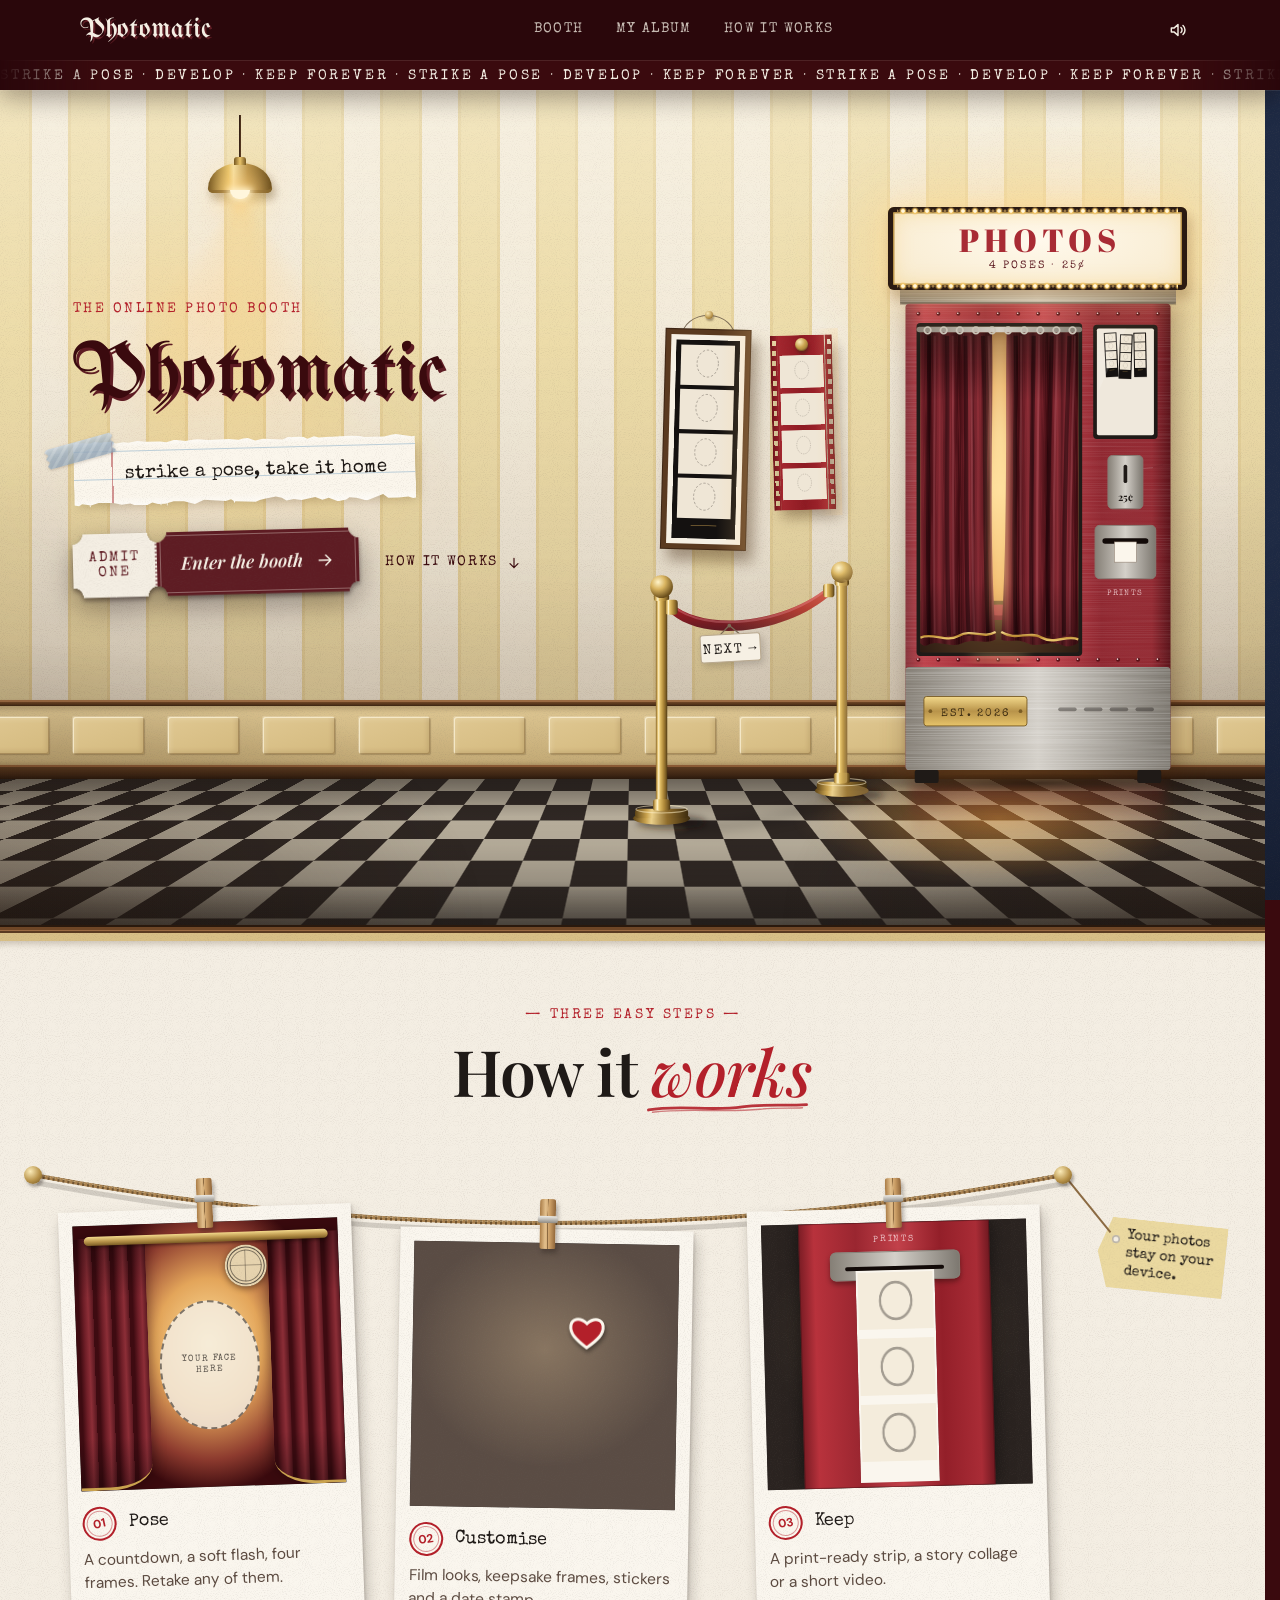
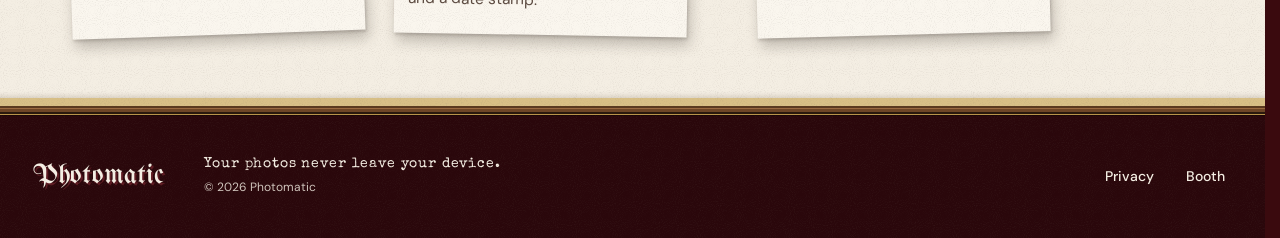
==== commit d9842171: "fix: extend hero scene behind fixed header to eliminate seam Instead of offsetting body::before (whi" ====
--- a/index.html
+++ b/index.html
@@ -41,13 +41,13 @@
          - the encode worker, which textures.js builds from its own import.meta.url (so bumping
            /js/encode-worker.js here does nothing; bump textures.js to re-fetch the worker).
        The stylesheet below carries it too. Keep all of them on the same string. -->
-  <script type="importmap">{"imports":{"/js/album.js":"/js/album.js?v=2026-11-01d","/js/adjuster.js":"/js/adjuster.js?v=2026-11-01d","/js/crop.js":"/js/crop.js?v=2026-11-01d","/js/booth.js":"/js/booth.js?v=2026-11-01d","/js/camera.js":"/js/camera.js?v=2026-11-01d","/js/editor.js":"/js/editor.js?v=2026-11-01d","/js/encode-worker.js":"/js/encode-worker.js?v=2026-11-01d","/js/export.js":"/js/export.js?v=2026-11-01d","/js/filters.js":"/js/filters.js?v=2026-11-01d","/js/frames.js":"/js/frames.js?v=2026-11-01d","/js/hero.js":"/js/hero.js?v=2026-11-01d","/js/icons.js":"/js/icons.js?v=2026-11-01d","/js/layouts.js":"/js/layouts.js?v=2026-11-01d","/js/menu-preview.js":"/js/menu-preview.js?v=2026-11-01d","/js/main.js":"/js/main.js?v=2026-11-01d","/js/patterns.js":"/js/patterns.js?v=2026-11-01d","/js/placeholders.js":"/js/placeholders.js?v=2026-11-01d","/js/ransom.js":"/js/ransom.js?v=2026-11-01d","/js/render.js":"/js/render.js?v=2026-11-01d","/js/reveal.js":"/js/reveal.js?v=2026-11-01d","/js/sound.js":"/js/sound.js?v=2026-11-01d","/js/state.js":"/js/state.js?v=2026-11-01d","/js/stickers.js":"/js/stickers.js?v=2026-11-01d","/js/story.js":"/js/story.js?v=2026-11-01d","/js/textures.js":"/js/textures.js?v=2026-11-01d","/js/transitions.js":"/js/transitions.js?v=2026-11-01d","/js/ui.js":"/js/ui.js?v=2026-11-01d","/js/utils.js":"/js/utils.js?v=2026-11-01d"}}</script>
-  <link rel="stylesheet" href="style.css?v=2026-11-01d">
+  <script type="importmap">{"imports":{"/js/album.js":"/js/album.js?v=2026-11-01e","/js/adjuster.js":"/js/adjuster.js?v=2026-11-01e","/js/crop.js":"/js/crop.js?v=2026-11-01e","/js/booth.js":"/js/booth.js?v=2026-11-01e","/js/camera.js":"/js/camera.js?v=2026-11-01e","/js/editor.js":"/js/editor.js?v=2026-11-01e","/js/encode-worker.js":"/js/encode-worker.js?v=2026-11-01e","/js/export.js":"/js/export.js?v=2026-11-01e","/js/filters.js":"/js/filters.js?v=2026-11-01e","/js/frames.js":"/js/frames.js?v=2026-11-01e","/js/hero.js":"/js/hero.js?v=2026-11-01e","/js/icons.js":"/js/icons.js?v=2026-11-01e","/js/layouts.js":"/js/layouts.js?v=2026-11-01e","/js/menu-preview.js":"/js/menu-preview.js?v=2026-11-01e","/js/main.js":"/js/main.js?v=2026-11-01e","/js/patterns.js":"/js/patterns.js?v=2026-11-01e","/js/placeholders.js":"/js/placeholders.js?v=2026-11-01e","/js/ransom.js":"/js/ransom.js?v=2026-11-01e","/js/render.js":"/js/render.js?v=2026-11-01e","/js/reveal.js":"/js/reveal.js?v=2026-11-01e","/js/sound.js":"/js/sound.js?v=2026-11-01e","/js/state.js":"/js/state.js?v=2026-11-01e","/js/stickers.js":"/js/stickers.js?v=2026-11-01e","/js/story.js":"/js/story.js?v=2026-11-01e","/js/textures.js":"/js/textures.js?v=2026-11-01e","/js/transitions.js":"/js/transitions.js?v=2026-11-01e","/js/ui.js":"/js/ui.js?v=2026-11-01e","/js/utils.js":"/js/utils.js?v=2026-11-01e"}}</script>
+  <link rel="stylesheet" href="style.css?v=2026-11-01e">
   <!-- the page is complete without script; the app starts once the fonts have painted (or at the first touch or key) -->
   <script>
     (function () {
       var started = false;
-      var start = function () { if (!started) { started = true; import('./js/main.js?v=2026-11-01d'); } };
+      var start = function () { if (!started) { started = true; import('./js/main.js?v=2026-11-01e'); } };
       var afterPaint = function () { requestAnimationFrame(function () { requestAnimationFrame(start); }); };
       var fonts = document.fonts && document.fonts.ready ? document.fonts.ready : Promise.resolve();
       addEventListener('load', function () { fonts.then(afterPaint, afterPaint); }, { once: true });
@@ -857,3 +857,4 @@
 </body>
 </html>
 
+
--- a/style.css
+++ b/style.css
@@ -187,9 +187,8 @@
   pointer-events: none;
 }
 body::before { background: var(--grain-subtle), var(--navy); }
-/* on the home screen both fixed overlay layers must start below the header so no navy/vignette seam shows */
-body[data-screen="home"]::before,
-body[data-screen="home"]::after { top: var(--header-h); }
+/* on the home screen extend the wallpaper scene behind the fixed header so there is no seam */
+body[data-screen="home"] .scene { top: calc(-1 * var(--header-h)); }
 body::after { background: radial-gradient(120% 90% at 50% 35%, transparent 50%, rgb(8 10 20 / .55) 100%); }
 /* booth: a deep navy room */
 body[data-screen="booth"]::before {
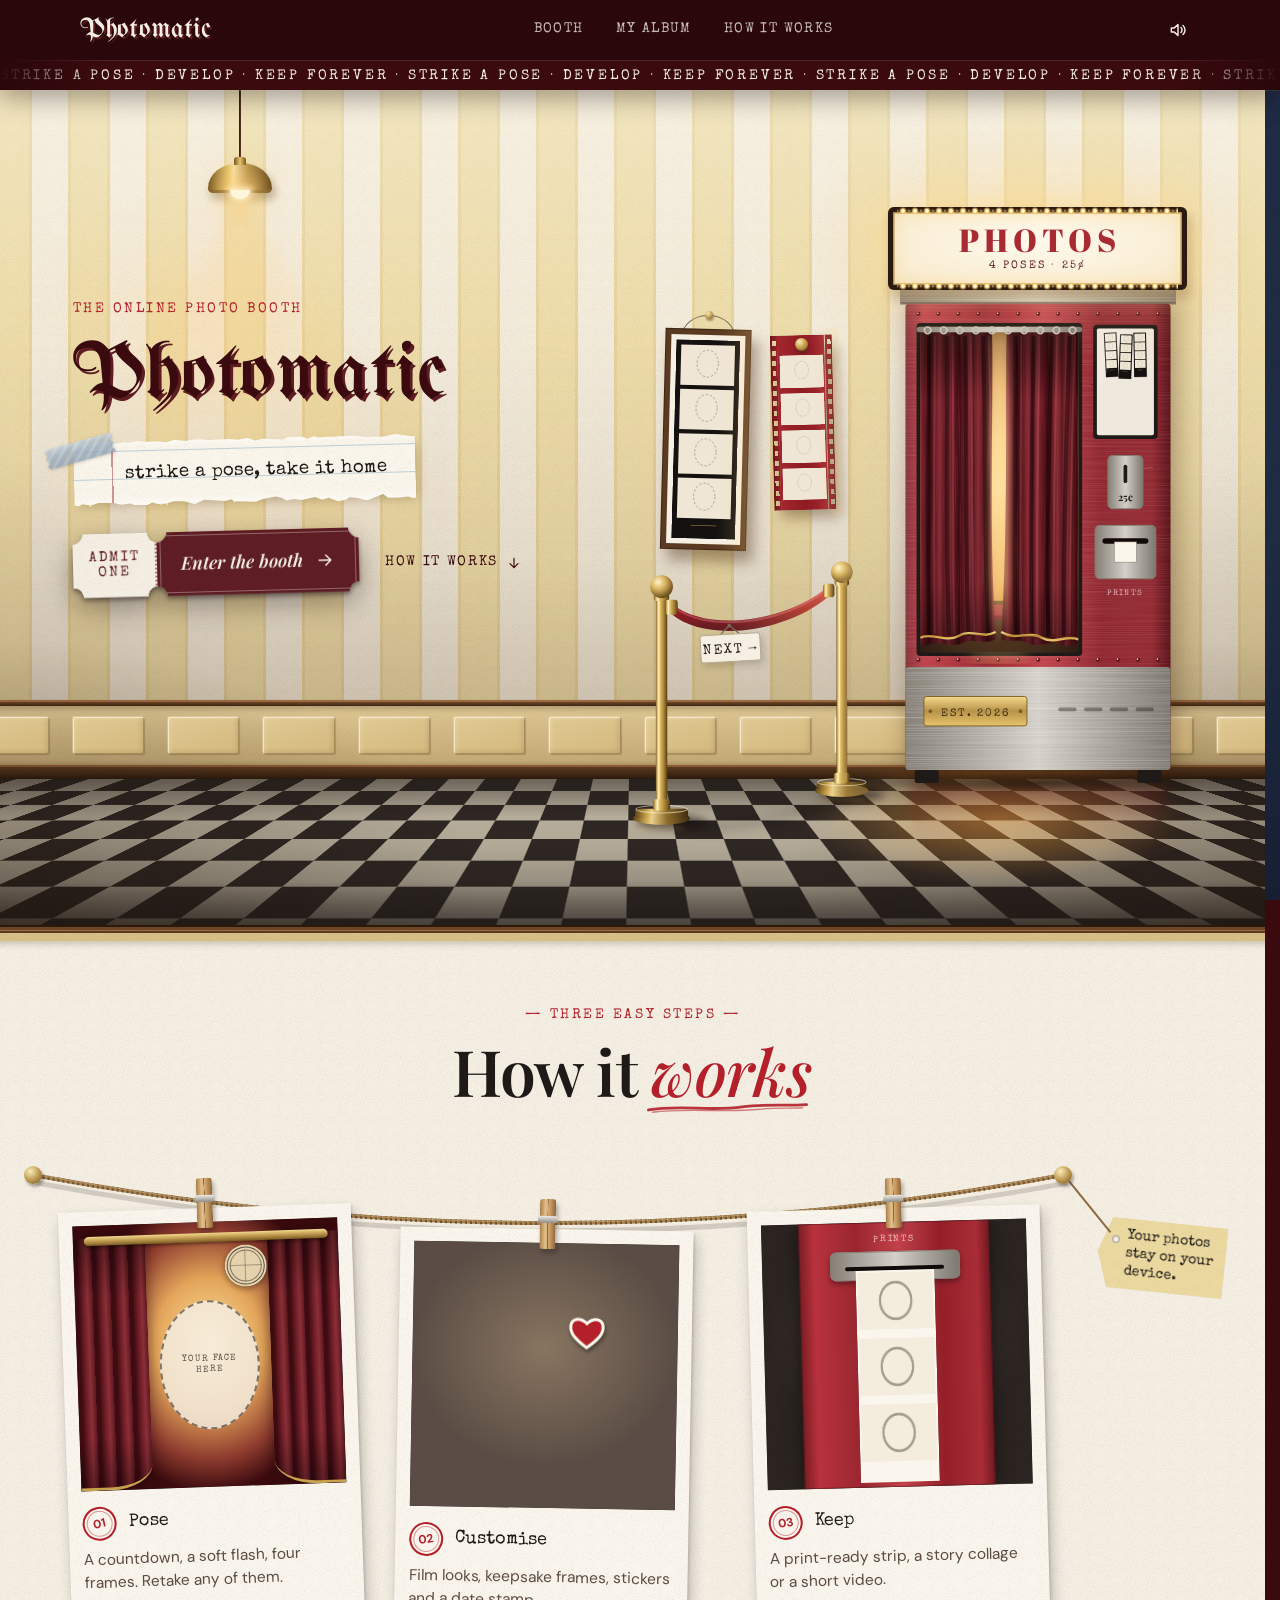
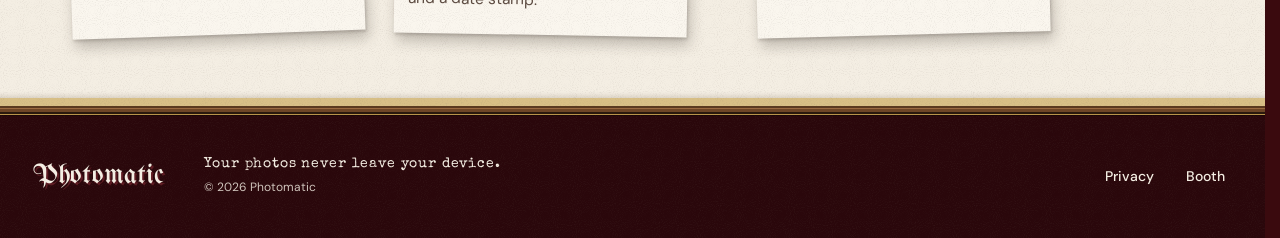
==== commit 74d096f2: "fix: iPad — lamp cord to ceiling, fixed header GPU layer, pose-line clamp, reveal vignette - Lamp: b" ====
--- a/index.html
+++ b/index.html
@@ -41,13 +41,13 @@
          - the encode worker, which textures.js builds from its own import.meta.url (so bumping
            /js/encode-worker.js here does nothing; bump textures.js to re-fetch the worker).
        The stylesheet below carries it too. Keep all of them on the same string. -->
-  <script type="importmap">{"imports":{"/js/album.js":"/js/album.js?v=2026-11-01e","/js/adjuster.js":"/js/adjuster.js?v=2026-11-01e","/js/crop.js":"/js/crop.js?v=2026-11-01e","/js/booth.js":"/js/booth.js?v=2026-11-01e","/js/camera.js":"/js/camera.js?v=2026-11-01e","/js/editor.js":"/js/editor.js?v=2026-11-01e","/js/encode-worker.js":"/js/encode-worker.js?v=2026-11-01e","/js/export.js":"/js/export.js?v=2026-11-01e","/js/filters.js":"/js/filters.js?v=2026-11-01e","/js/frames.js":"/js/frames.js?v=2026-11-01e","/js/hero.js":"/js/hero.js?v=2026-11-01e","/js/icons.js":"/js/icons.js?v=2026-11-01e","/js/layouts.js":"/js/layouts.js?v=2026-11-01e","/js/menu-preview.js":"/js/menu-preview.js?v=2026-11-01e","/js/main.js":"/js/main.js?v=2026-11-01e","/js/patterns.js":"/js/patterns.js?v=2026-11-01e","/js/placeholders.js":"/js/placeholders.js?v=2026-11-01e","/js/ransom.js":"/js/ransom.js?v=2026-11-01e","/js/render.js":"/js/render.js?v=2026-11-01e","/js/reveal.js":"/js/reveal.js?v=2026-11-01e","/js/sound.js":"/js/sound.js?v=2026-11-01e","/js/state.js":"/js/state.js?v=2026-11-01e","/js/stickers.js":"/js/stickers.js?v=2026-11-01e","/js/story.js":"/js/story.js?v=2026-11-01e","/js/textures.js":"/js/textures.js?v=2026-11-01e","/js/transitions.js":"/js/transitions.js?v=2026-11-01e","/js/ui.js":"/js/ui.js?v=2026-11-01e","/js/utils.js":"/js/utils.js?v=2026-11-01e"}}</script>
-  <link rel="stylesheet" href="style.css?v=2026-11-01e">
+  <script type="importmap">{"imports":{"/js/album.js":"/js/album.js?v=2026-11-01k","/js/adjuster.js":"/js/adjuster.js?v=2026-11-01k","/js/crop.js":"/js/crop.js?v=2026-11-01k","/js/booth.js":"/js/booth.js?v=2026-11-01k","/js/camera.js":"/js/camera.js?v=2026-11-01k","/js/editor.js":"/js/editor.js?v=2026-11-01k","/js/encode-worker.js":"/js/encode-worker.js?v=2026-11-01k","/js/export.js":"/js/export.js?v=2026-11-01k","/js/filters.js":"/js/filters.js?v=2026-11-01k","/js/frames.js":"/js/frames.js?v=2026-11-01k","/js/hero.js":"/js/hero.js?v=2026-11-01k","/js/icons.js":"/js/icons.js?v=2026-11-01k","/js/layouts.js":"/js/layouts.js?v=2026-11-01k","/js/menu-preview.js":"/js/menu-preview.js?v=2026-11-01k","/js/main.js":"/js/main.js?v=2026-11-01k","/js/patterns.js":"/js/patterns.js?v=2026-11-01k","/js/placeholders.js":"/js/placeholders.js?v=2026-11-01k","/js/ransom.js":"/js/ransom.js?v=2026-11-01k","/js/render.js":"/js/render.js?v=2026-11-01k","/js/reveal.js":"/js/reveal.js?v=2026-11-01k","/js/sound.js":"/js/sound.js?v=2026-11-01k","/js/state.js":"/js/state.js?v=2026-11-01k","/js/stickers.js":"/js/stickers.js?v=2026-11-01k","/js/story.js":"/js/story.js?v=2026-11-01k","/js/textures.js":"/js/textures.js?v=2026-11-01k","/js/transitions.js":"/js/transitions.js?v=2026-11-01k","/js/ui.js":"/js/ui.js?v=2026-11-01k","/js/utils.js":"/js/utils.js?v=2026-11-01k"}}</script>
+  <link rel="stylesheet" href="style.css?v=2026-11-01k">
   <!-- the page is complete without script; the app starts once the fonts have painted (or at the first touch or key) -->
   <script>
     (function () {
       var started = false;
-      var start = function () { if (!started) { started = true; import('./js/main.js?v=2026-11-01e'); } };
+      var start = function () { if (!started) { started = true; import('./js/main.js?v=2026-11-01k'); } };
       var afterPaint = function () { requestAnimationFrame(function () { requestAnimationFrame(start); }); };
       var fonts = document.fonts && document.fonts.ready ? document.fonts.ready : Promise.resolve();
       addEventListener('load', function () { fonts.then(afterPaint, afterPaint); }, { once: true });
@@ -858,3 +858,9 @@
 </html>
 
 
+
+
+
+
+
+
--- a/style.css
+++ b/style.css
@@ -226,6 +226,12 @@
 }
 body[data-screen="editor"]::after { background: radial-gradient(120% 100% at 45% 35%, transparent 60%, rgb(90 60 30 / .14) 100%); }
 body[data-screen="reveal"]::after { background: radial-gradient(105% 88% at 50% 45%, transparent 36%, rgb(14 2 4 / .76) 100%); }
+/* on tablet the viewport is squarer so the vignette corners are more prominent; soften them */
+@media (max-width: 960px) {
+  body[data-screen="reveal"]::after {
+    background: radial-gradient(120% 110% at 50% 42%, transparent 40%, rgb(14 2 4 / .5) 100%);
+  }
+}
 body[data-screen="album"]::after {
   background: radial-gradient(110% 90% at 50% 42%, transparent 48%, rgb(10 2 4 / .6) 100%);
 }
@@ -374,6 +380,9 @@
   z-index: var(--z-sticky);
   background: #2A070B;
   box-shadow: 0 1px 0 rgb(244 238 227 / .08), 0 8px 24px rgb(14 2 4 / .35);
+  /* iOS Safari: promote to its own GPU layer so the bar stays fixed during momentum scroll */
+  -webkit-transform: translateZ(0);
+  transform: translateZ(0);
 }
 .topbar-inner {
   display: flex;
@@ -1067,6 +1076,11 @@
   margin-left: 30%;
   pointer-events: none;
 }
+/* the scene was extended to y=0 behind the header; pull the pendant up so the cord reaches the ceiling */
+body[data-screen="home"] .pendant {
+  --cord: calc(var(--hero-h) * .06 + var(--header-h));
+  margin-top: calc(-1 * var(--header-h));
+}
 .pendant-cord { position: absolute; left: 50%; top: 0; width: 2px; height: var(--cord); margin-left: -1px; background: linear-gradient(90deg, #2A1A12, #5A3A20); }
 .pendant-shade {
   position: absolute;
@@ -2194,7 +2208,7 @@
   color: var(--ink);
   /* top-centre, kept clear of the countdown disc in the corner */
   width: max-content;
-  max-width: calc(100% - 2 * (120px + 4.2% + 28px));
+  max-width: max(160px, calc(100% - 2 * (120px + 4.2% + 28px)));
   font-family: var(--font-type);
   font-size: var(--fs-lg);
   line-height: 1.3;
@@ -3528,11 +3542,13 @@
   .reveal-stage { height: min(70svh, 640px); min-height: 420px; }
   .reveal-actions { justify-self: center; margin-top: 0; min-height: 0; }
 }
-/* A landscape strip (film row, 2×2 grid) is held by the canvas width, leaving most of the tall
-   stage empty: switch to single-column so the stage shrinks to fit and the label sits just below. */
-.reveal[data-wide] { grid-template-columns: 1fr; gap: var(--s5); height: auto; min-height: 0; }
-.reveal[data-wide] .reveal-stage { height: min(70svh, 640px); min-height: 420px; }
-.reveal[data-wide] .reveal-actions { justify-self: center; margin-top: 0; min-height: 0; }
+/* A landscape strip keeps the 2-col layout on desktop but the container height auto-fits to the
+   shorter stage (JS sets --stage-h); on mobile it collapses with the rest of the reveal. */
+.reveal[data-wide] { height: auto; min-height: 0; }
+@media (max-width: 960px) {
+  .reveal[data-wide] .reveal-stage { height: min(70svh, 640px); min-height: 420px; }
+  .reveal[data-wide] .reveal-actions { justify-self: center; margin-top: 0; min-height: 0; }
+}
 
 @media (max-width: 860px) {
   .nav { display: none; }
